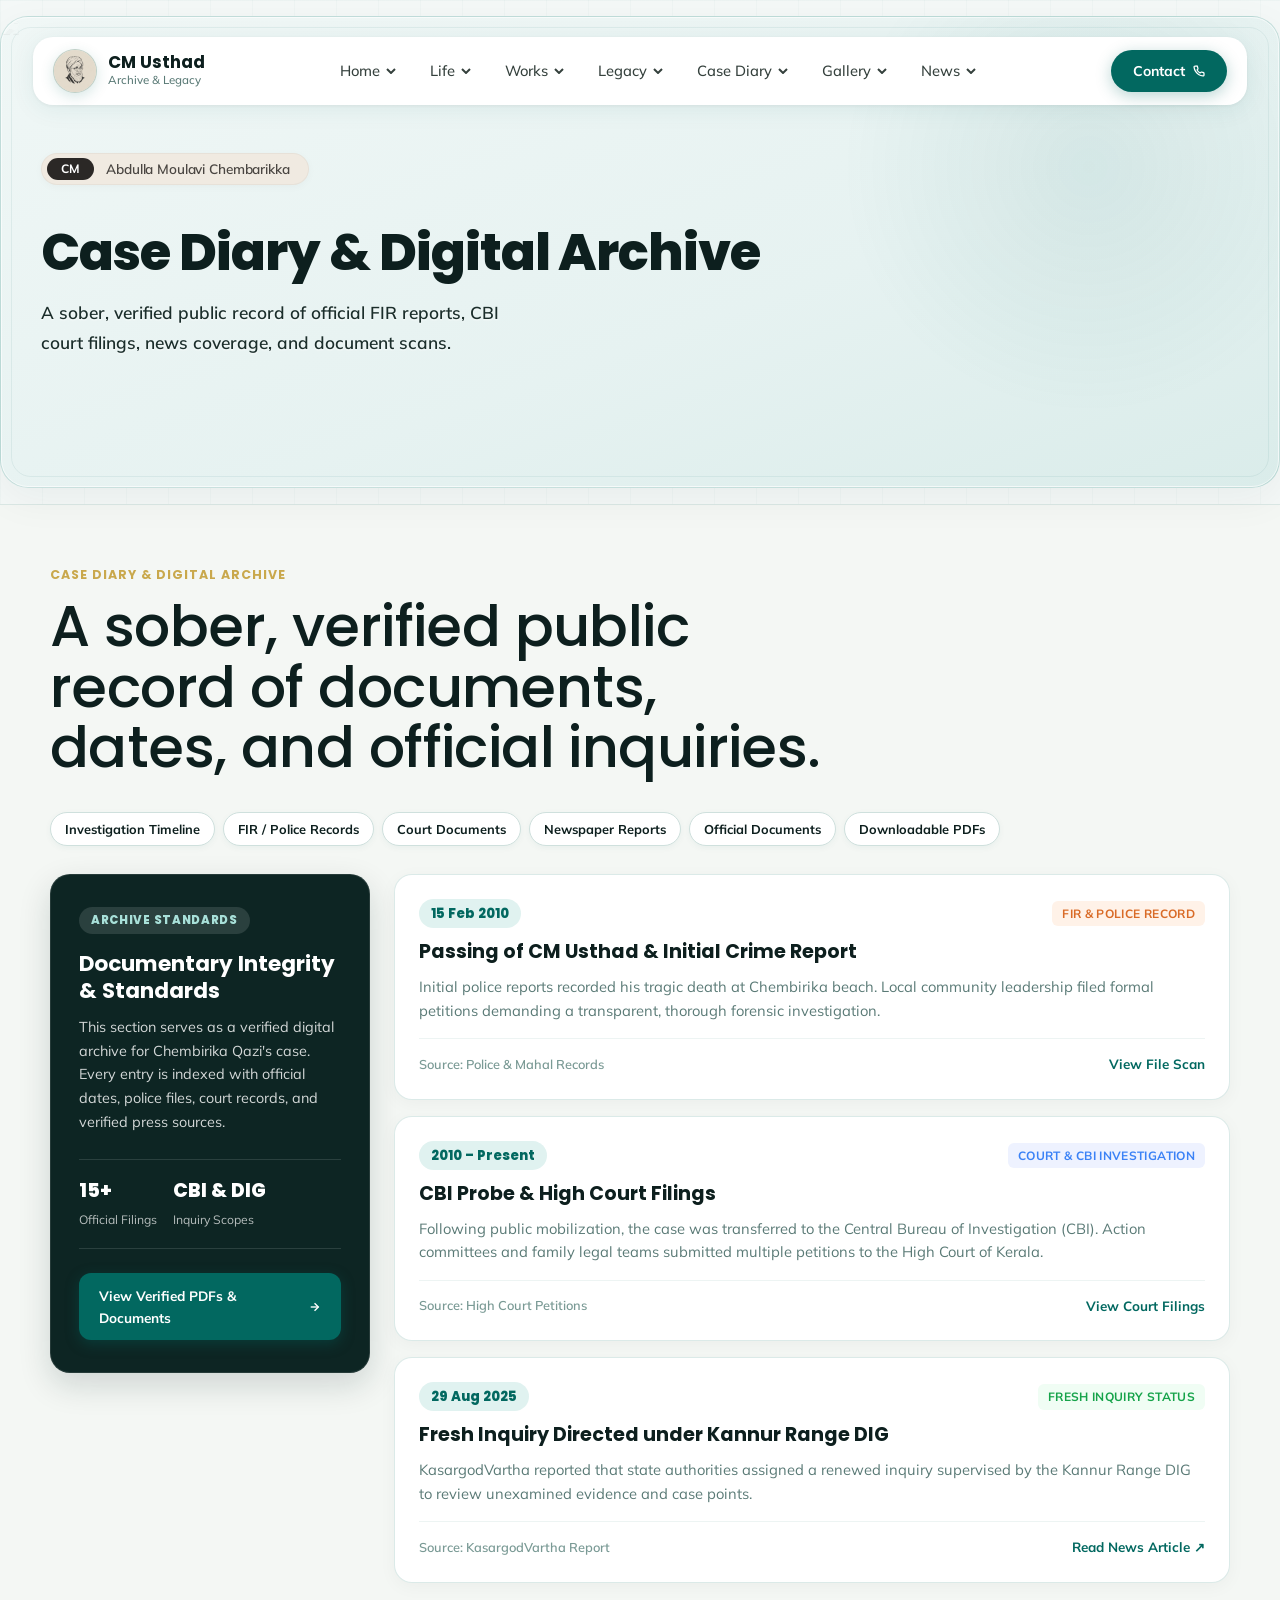
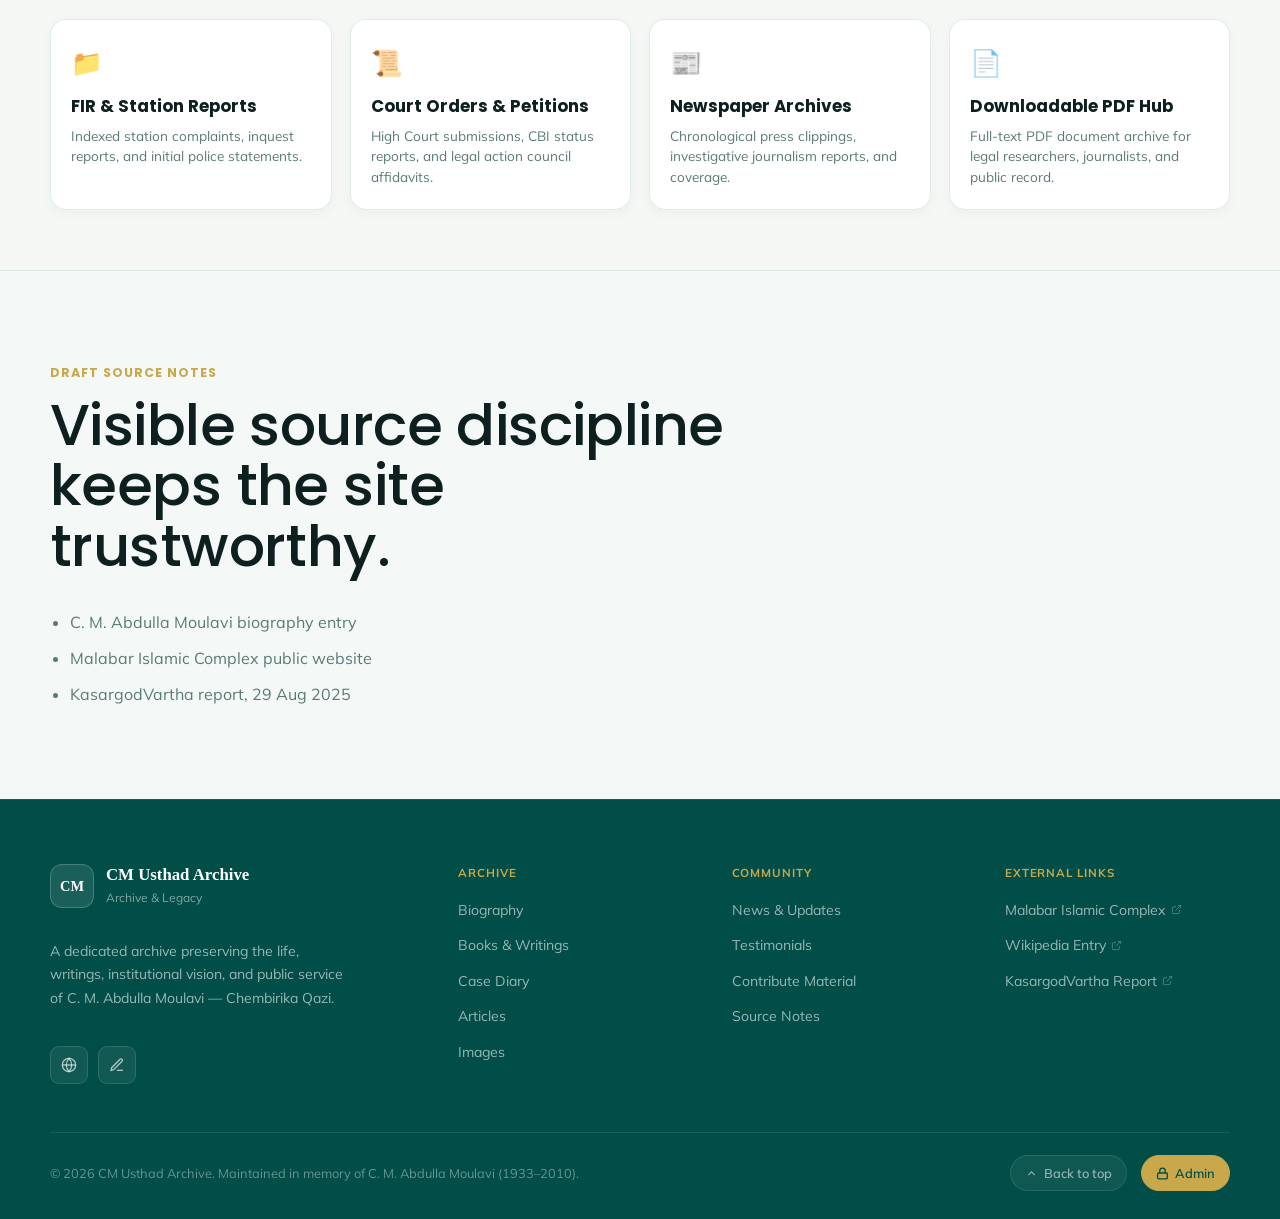
==== case-diary.html @ 4de2cec8 "Update CM Usthad Archive: multi-page navigation, updated timeline, logo & favicons, books & case dia" ====
<!DOCTYPE html>
<html lang="en">
  <head>
    <meta charset="UTF-8">
    <meta name="viewport" content="width=device-width, initial-scale=1.0">
    <title>Case Diary & Digital Archive | CM Usthad Archive</title>
    <meta name="description" content="A sober, verified public record of official FIR reports, CBI court filings, news coverage, and document scans.">
    <link rel="preconnect" href="https://fonts.googleapis.com">
    <link rel="preconnect" href="https://fonts.gstatic.com" crossorigin>
    <link href="https://fonts.googleapis.com/css2?family=Mulish:wght@300;400;500;600;700;800;900&family=Poppins:wght@300;400;500;600;700;800&family=Montserrat:wght@300;400;500;600;700;800&family=Playfair+Display:ital,wght@0,400;0,500;0,600;0,700;1,400&display=swap" rel="stylesheet">
    <link rel="icon" type="image/png" href="data/favicon.png">
    <link rel="shortcut icon" href="favicon.ico">
    <link rel="stylesheet" href="styles.css">
    <script src="data/content.js"></script>
  </head>
  <body>
    <!-- ═══ PAGE FRAME ═══ -->
    <div class="nfi-page" id="top">

      <!-- College Architectural Sketch Background -->
      <div class="nfi-hero-bg-sketch" aria-hidden="true">
        <img src="https://www.micedu.in/college.png" alt="" class="nfi-hero-sketch-img">
      </div>

      <div class="nfi-header-wrap">
        <header class="nfi-header">
          <a class="nfi-brand" href="index.html#top" aria-label="CM Usthad Archive home">
            <span class="nfi-brand-mark"><img src="data/cm_logo.png" alt="CM Usthad Logo" class="nfi-brand-img"></span>
            <span class="nfi-brand-text">
              <strong>CM Usthad</strong>
              <small>Archive &amp; Legacy</small>
            </span>
          </a>

          <button class="nav-toggle" type="button" aria-expanded="false" aria-label="Open navigation">
            <span></span><span></span><span></span>
          </button>

          <nav class="nfi-nav" id="primaryNav">

            <!-- 1. Home -->
            <div class="nav-dropdown">
              <a href="index.html" class="nav-dropdown-toggle nfi-nav-link">
                Home
                <svg class="dropdown-arrow" width="10" height="6" viewBox="0 0 10 6" fill="none" stroke="currentColor" stroke-width="2"><path d="M1 1l4 4 4-4"/></svg>
              </a>
              <div class="nav-dropdown-menu">
                <a href="index.html#top">Hero</a>
                <a href="index.html#bio">Introduction</a>
                <a href="index.html#quick-facts">Highlights</a>
              </div>
            </div>

            <!-- 2. Life -->
            <div class="nav-dropdown">
              <a href="life.html" class="nav-dropdown-toggle nfi-nav-link">
                Life
                <svg class="dropdown-arrow" width="10" height="6" viewBox="0 0 10 6" fill="none" stroke="currentColor" stroke-width="2"><path d="M1 1l4 4 4-4"/></svg>
              </a>
              <div class="nav-dropdown-menu">
                <a href="life.html#bio">Biography</a>
                <a href="life.html#timeline">Timeline</a>
                <a href="life.html#family">Family</a>
                <a href="life.html#education">Education</a>
                <a href="life.html#career">Career</a>
              </div>
            </div>

            <!-- 3. Works -->
            <div class="nav-dropdown">
              <a href="works.html" class="nav-dropdown-toggle nfi-nav-link">
                Works
                <svg class="dropdown-arrow" width="10" height="6" viewBox="0 0 10 6" fill="none" stroke="currentColor" stroke-width="2"><path d="M1 1l4 4 4-4"/></svg>
              </a>
              <div class="nav-dropdown-menu">
                <a href="works.html#books">Books</a>
                <a href="works.html#articles">Articles</a>
                <a href="works.html#lectures">Lectures</a>
                <a href="works.html#research">Research</a>
                <a href="works.html#fatwas">Fatwas</a>
              </div>
            </div>

            <!-- 4. Legacy -->
            <div class="nav-dropdown">
              <a href="legacy.html" class="nav-dropdown-toggle nfi-nav-link">
                Legacy
                <svg class="dropdown-arrow" width="10" height="6" viewBox="0 0 10 6" fill="none" stroke="currentColor" stroke-width="2"><path d="M1 1l4 4 4-4"/></svg>
              </a>
              <div class="nav-dropdown-menu">
                <a href="legacy.html#institutions">Institutions</a>
                <a href="legacy.html#students">Students</a>
                <a href="legacy.html#voices">Testimonials</a>
                <a href="legacy.html#influence">Influence</a>
                <a href="legacy.html#awards">Awards &amp; Recognition</a>
              </div>
            </div>

            <!-- 5. Case Diary -->
            <div class="nav-dropdown">
              <a href="case-diary.html" class="nav-dropdown-toggle nfi-nav-link">
                Case Diary
                <svg class="dropdown-arrow" width="10" height="6" viewBox="0 0 10 6" fill="none" stroke="currentColor" stroke-width="2"><path d="M1 1l4 4 4-4"/></svg>
              </a>
              <div class="nav-dropdown-menu">
                <a href="case-diary.html#case-diary">Case Overview</a>
                <a href="case-diary.html#investigation-timeline">Investigation Timeline</a>
                <a href="case-diary.html#fir-records">FIR / Police Records</a>
                <a href="case-diary.html#court-docs">Court Documents</a>
                <a href="case-diary.html#news-reports">Newspaper Reports</a>
                <a href="case-diary.html#official-docs">Official Documents</a>
                <a href="case-diary.html#downloads">Downloadable PDFs</a>
              </div>
            </div>

            <!-- 6. Gallery -->
            <div class="nav-dropdown">
              <a href="gallery.html" class="nav-dropdown-toggle nfi-nav-link">
                Gallery
                <svg class="dropdown-arrow" width="10" height="6" viewBox="0 0 10 6" fill="none" stroke="currentColor" stroke-width="2"><path d="M1 1l4 4 4-4"/></svg>
              </a>
              <div class="nav-dropdown-menu">
                <a href="gallery.html#gallery">Images</a>
                <a href="gallery.html#videos">Videos</a>
                <a href="gallery.html#events">Events</a>
              </div>
            </div>

            <!-- 7. News -->
            <div class="nav-dropdown">
              <a href="news.html" class="nav-dropdown-toggle nfi-nav-link">
                News
                <svg class="dropdown-arrow" width="10" height="6" viewBox="0 0 10 6" fill="none" stroke="currentColor" stroke-width="2"><path d="M1 1l4 4 4-4"/></svg>
              </a>
              <div class="nav-dropdown-menu">
                <a href="news.html#news">Latest Updates</a>
                <a href="news.html#announcements">Announcements</a>
              </div>
            </div>

          </nav>

          <!-- Contact Action Button on Right -->
          <div class="nav-dropdown">
            <a href="contact.html" class="nfi-contact-btn">
              Contact
              <svg width="12" height="12" viewBox="0 0 24 24" fill="none" stroke="currentColor" stroke-width="2.5" stroke-linecap="round" stroke-linejoin="round"><path d="M22 16.92v3a2 2 0 0 1-2.18 2 19.79 19.79 0 0 1-8.63-3.07 19.5 19.5 0 0 1-6-6 19.79 19.79 0 0 1-3.07-8.67A2 2 0 0 1 4.11 2h3a2 2 0 0 1 2 1.72 12.84 12.84 0 0 0 .7 2.81 2 2 0 0 1-.45 2.11L8.09 9.91a16 16 0 0 0 6 6l1.27-1.27a2 2 0 0 1 2.11-.45 12.84 12.84 0 0 0 2.81.7A2 2 0 0 1 22 16.92z"/></svg>
            </a>
            <div class="nav-dropdown-menu">
              <a href="contact.html#contact">Contact Info</a>
              <a href="contact.html#contribute">Contributions</a>
              <a href="contact.html#submission">Archive Submission</a>
            </div>
          </div>
        </header>
      </div>

      <!-- Page Header Banner -->
      <div class="nfi-page-banner">
        <div class="nfi-eyebrow-pill">
          <span class="nfi-pill-badge">CM</span>
          <span class="nfi-pill-text">Abdulla Moulavi Chembarikka</span>
        </div>
        <h1>Case Diary & Digital Archive</h1>
        <p class="nfi-hero-copy">A sober, verified public record of official FIR reports, CBI court filings, news coverage, and document scans.</p>
      </div>

    </div>

    <main>
<section class="section case-section" id="case-diary">
        <div class="section-heading">
          <p class="eyebrow">Case Diary &amp; Digital Archive</p>
          <h2>A sober, verified public record of documents, dates, and official inquiries.</h2>
        </div>

        <!-- Quick Sub-navigation Chips for Case Archive Categories -->
        <div class="archive-sub-bar" aria-label="Case Archive Categories">
          <a class="archive-sub-chip" href="#investigation-timeline">Investigation Timeline</a>
          <a class="archive-sub-chip" href="#fir-records">FIR / Police Records</a>
          <a class="archive-sub-chip" href="#court-docs">Court Documents</a>
          <a class="archive-sub-chip" href="#news-reports">Newspaper Reports</a>
          <a class="archive-sub-chip" href="#official-docs">Official Documents</a>
          <a class="archive-sub-chip" href="#downloads">Downloadable PDFs</a>
        </div>

        <div class="case-archive-container">
          <!-- Left Column: Editorial Policy & Verification Portal -->
          <div class="case-editorial-card" id="official-docs">
            <div class="editorial-badge">Archive Standards</div>
            <h3>Documentary Integrity &amp; Standards</h3>
            <p>
              This section serves as a verified digital archive for Chembirika Qazi's case.
              Every entry is indexed with official dates, police files, court records, and verified press sources.
            </p>

            <div class="editorial-stat-row">
              <div class="editorial-stat">
                <strong>15+</strong>
                <span>Official Filings</span>
              </div>
              <div class="editorial-stat">
                <strong>CBI &amp; DIG</strong>
                <span>Inquiry Scopes</span>
              </div>
            </div>

            <a class="case-btn-primary" href="#downloads" id="downloads">
              <span>View Verified PDFs &amp; Documents</span>
              <svg width="14" height="14" viewBox="0 0 24 24" fill="none" stroke="currentColor" stroke-width="2.5"><line x1="5" y1="12" x2="19" y2="12"/><polyline points="12 5 19 12 12 19"/></svg>
            </a>
          </div>

          <!-- Right Column: Case Timeline Records Grid -->
          <div class="case-records-stack" id="investigation-timeline">
            
            <div class="case-record-card" id="fir-records">
              <div class="case-card-header">
                <span class="case-date-badge">15 Feb 2010</span>
                <span class="case-type-tag fir">FIR &amp; Police Record</span>
              </div>
              <h3>Passing of CM Usthad &amp; Initial Crime Report</h3>
              <p>Initial police reports recorded his tragic death at Chembirika beach. Local community leadership filed formal petitions demanding a transparent, thorough forensic investigation.</p>
              <div class="case-card-footer">
                <span class="case-source">Source: Police &amp; Mahal Records</span>
                <a href="#contribute" class="case-card-link">View File Scan</a>
              </div>
            </div>

            <div class="case-record-card" id="court-docs">
              <div class="case-card-header">
                <span class="case-date-badge">2010 – Present</span>
                <span class="case-type-tag court">Court &amp; CBI Investigation</span>
              </div>
              <h3>CBI Probe &amp; High Court Filings</h3>
              <p>Following public mobilization, the case was transferred to the Central Bureau of Investigation (CBI). Action committees and family legal teams submitted multiple petitions to the High Court of Kerala.</p>
              <div class="case-card-footer">
                <span class="case-source">Source: High Court Petitions</span>
                <a href="#contribute" class="case-card-link">View Court Filings</a>
              </div>
            </div>

            <div class="case-record-card" id="news-reports">
              <div class="case-card-header">
                <span class="case-date-badge">29 Aug 2025</span>
                <span class="case-type-tag news">Fresh Inquiry Status</span>
              </div>
              <h3>Fresh Inquiry Directed under Kannur Range DIG</h3>
              <p>KasargodVartha reported that state authorities assigned a renewed inquiry supervised by the Kannur Range DIG to review unexamined evidence and case points.</p>
              <div class="case-card-footer">
                <span class="case-source">Source: KasargodVartha Report</span>
                <a href="https://www.kasargodvartha.com/crime/cm-abdulla-moulavi-death-case-new-investigation/cid17332230.htm" target="_blank" rel="noreferrer" class="case-card-link">Read News Article ↗</a>
              </div>
            </div>

          </div>
        </div>

        <!-- Dedicated Archive Category Tiles Grid -->
        <div class="case-tiles-grid">
          <div class="case-archive-tile">
            <div class="tile-icon">📁</div>
            <h4>FIR &amp; Station Reports</h4>
            <p>Indexed station complaints, inquest reports, and initial police statements.</p>
          </div>
          <div class="case-archive-tile">
            <div class="tile-icon">📜</div>
            <h4>Court Orders &amp; Petitions</h4>
            <p>High Court submissions, CBI status reports, and legal action council affidavits.</p>
          </div>
          <div class="case-archive-tile">
            <div class="tile-icon">📰</div>
            <h4>Newspaper Archives</h4>
            <p>Chronological press clippings, investigative journalism reports, and coverage.</p>
          </div>
          <div class="case-archive-tile">
            <div class="tile-icon">📄</div>
            <h4>Downloadable PDF Hub</h4>
            <p>Full-text PDF document archive for legal researchers, journalists, and public record.</p>
          </div>
        </div>

      </section>
<section class="section sources-section" id="sources">
        <div class="section-heading compact">
          <p class="eyebrow">Draft source notes</p>
          <h2>Visible source discipline keeps the site trustworthy.</h2>
        </div>
        <ul>
          <li><a href="https://en.wikipedia.org/wiki/C._M._Abdulla_Moulavi" target="_blank" rel="noreferrer">C. M. Abdulla Moulavi biography entry</a></li>
          <li><a href="https://www.micedu.in/" target="_blank" rel="noreferrer">Malabar Islamic Complex public website</a></li>
          <li><a href="https://www.kasargodvartha.com/crime/cm-abdulla-moulavi-death-case-new-investigation/cid17332230.htm" target="_blank" rel="noreferrer">KasargodVartha report, 29 Aug 2025</a></li>
        </ul>
      </section>
    </main>

<footer class="site-footer">
      <div class="footer-inner">

        <!-- Brand Column -->
        <div class="footer-brand-col">
          <div class="footer-brand">
            <div class="footer-brand-mark">CM</div>
            <div>
              <strong>CM Usthad Archive</strong>
              <span>Archive &amp; Legacy</span>
            </div>
          </div>
          <p class="footer-tagline">
            A dedicated archive preserving the life, writings, institutional vision,
            and public service of C. M. Abdulla Moulavi — Chembirika Qazi.
          </p>
          <div class="footer-social">
            <a href="https://www.micedu.in/" target="_blank" rel="noreferrer" aria-label="MIC Website" class="footer-social-link">
              <svg viewBox="0 0 24 24" fill="none" stroke="currentColor" stroke-width="2"><circle cx="12" cy="12" r="10"/><line x1="2" y1="12" x2="22" y2="12"/><path d="M12 2a15.3 15.3 0 0 1 4 10 15.3 15.3 0 0 1-4 10 15.3 15.3 0 0 1-4-10 15.3 15.3 0 0 1 4-10z"/></svg>
            </a>
            <a href="https://en.wikipedia.org/wiki/C._M._Abdulla_Moulavi" target="_blank" rel="noreferrer" aria-label="Wikipedia" class="footer-social-link">
              <svg viewBox="0 0 24 24" fill="none" stroke="currentColor" stroke-width="2"><path d="M12 20h9"/><path d="M16.5 3.5a2.121 2.121 0 0 1 3 3L7 19l-4 1 1-4L16.5 3.5z"/></svg>
            </a>
          </div>
        </div>

        <!-- Archive Links -->
        <div class="footer-col">
          <h4 class="footer-col-title">Archive</h4>
          <ul class="footer-links">
            <li><a href="#bio">Biography</a></li>
            <li><a href="#books">Books &amp; Writings</a></li>
            <li><a href="#case-diary">Case Diary</a></li>
            <li><a href="#articles">Articles</a></li>
            <li><a href="#gallery">Images</a></li>
          </ul>
        </div>

        <!-- Community Links -->
        <div class="footer-col">
          <h4 class="footer-col-title">Community</h4>
          <ul class="footer-links">
            <li><a href="#news">News &amp; Updates</a></li>
            <li><a href="#voices">Testimonials</a></li>
            <li><a href="#contribute">Contribute Material</a></li>
            <li><a href="#sources">Source Notes</a></li>
          </ul>
        </div>

        <!-- External Links -->
        <div class="footer-col">
          <h4 class="footer-col-title">External Links</h4>
          <ul class="footer-links">
            <li>
              <a href="https://www.micedu.in/" target="_blank" rel="noreferrer">
                Malabar Islamic Complex
                <svg class="ext-icon" viewBox="0 0 24 24" fill="none" stroke="currentColor" stroke-width="2"><path d="M18 13v6a2 2 0 0 1-2 2H5a2 2 0 0 1-2-2V8a2 2 0 0 1 2-2h6"/><polyline points="15,3 21,3 21,9"/><line x1="10" y1="14" x2="21" y2="3"/></svg>
              </a>
            </li>
            <li>
              <a href="https://en.wikipedia.org/wiki/C._M._Abdulla_Moulavi" target="_blank" rel="noreferrer">
                Wikipedia Entry
                <svg class="ext-icon" viewBox="0 0 24 24" fill="none" stroke="currentColor" stroke-width="2"><path d="M18 13v6a2 2 0 0 1-2 2H5a2 2 0 0 1-2-2V8a2 2 0 0 1 2-2h6"/><polyline points="15,3 21,3 21,9"/><line x1="10" y1="14" x2="21" y2="3"/></svg>
              </a>
            </li>
            <li>
              <a href="https://www.kasargodvartha.com/crime/cm-abdulla-moulavi-death-case-new-investigation/cid17332230.htm" target="_blank" rel="noreferrer">
                KasargodVartha Report
                <svg class="ext-icon" viewBox="0 0 24 24" fill="none" stroke="currentColor" stroke-width="2"><path d="M18 13v6a2 2 0 0 1-2 2H5a2 2 0 0 1-2-2V8a2 2 0 0 1 2-2h6"/><polyline points="15,3 21,3 21,9"/><line x1="10" y1="14" x2="21" y2="3"/></svg>
              </a>
            </li>
          </ul>
        </div>

      </div>

      <!-- Bottom Bar -->
      <div class="footer-bottom">
        <p class="footer-copy">
          &copy; <span id="footerYear"></span> CM Usthad Archive. Maintained in memory of C. M. Abdulla Moulavi (1933–2010).
        </p>
        <div class="footer-bottom-links">
          <a href="#top" class="footer-back-top">
            <svg viewBox="0 0 24 24" fill="none" stroke="currentColor" stroke-width="2"><polyline points="18,15 12,9 6,15"/></svg>
            Back to top
          </a>
          <a href="admin/index.html" class="footer-admin-link">
            <svg viewBox="0 0 24 24" fill="none" stroke="currentColor" stroke-width="2.5"><rect x="3" y="11" width="18" height="11" rx="2"/><path d="M7 11V7a5 5 0 0 1 10 0v4"/></svg>
            Admin
          </a>
        </div>
      </div>
    </footer>

    <dialog class="image-dialog" aria-label="Image preview">
      <button type="button" class="dialog-close" aria-label="Close image preview">x</button>
      <img alt="">
      <p></p>
    </dialog>

    <script src="script.js"></script>
  </body>
</html>
---- styles.css ----
@import url('https://fonts.googleapis.com/css2?family=Mulish:wght@300;400;500;600;700;800;900&family=Poppins:wght@300;400;500;600;700;800&family=Montserrat:wght@300;400;500;600;700;800&family=Playfair+Display:ital,wght@0,400;0,500;0,600;0,700;1,400&display=swap');

:root {
  /* ── Fonts ──
     Primary body : Mulish   (Sheikh site — clean, readable)
     Headings     : Poppins  (bold, geometric)
     Display serif: Playfair Display (pull quotes, decorative)
  */
  --font-sans:    'Mulish', 'Poppins', "Segoe UI", Arial, sans-serif;
  --font-heading: 'Poppins', 'Mulish', sans-serif;
  --font-display: 'Playfair Display', Georgia, serif;

  /* ── Colour System: Sheikh Abubakr Ahmad Site ──
     Primary green : #026860  (deep teal-emerald — buttons, accents)
     Background    : #0f1f1e  (very dark teal-black for hero/footer)
     Surface light : #f4f8f7  (very light teal-tinted white for main body)
     Card surface  : #ffffff  (white cards)
     Headings      : #0d1f1e  (near-black with teal tint)
     Body text     : #3d5450  (dark slate-green)
     Muted text    : #6b8a86  (muted teal-grey)
     Border        : #d0e2e0  (light teal-tinted border)
  */
  --ink:        #0d1f1e;           /* near-black teal — headings        */
  --muted:      #5a7a76;           /* muted teal-grey — body copy       */
  --paper:      #f4f8f7;           /* very light teal-tinted page bg    */
  --white:      #ffffff;
  --line:       #cfe0dd;           /* soft teal border                  */
  --green:      #026860;           /* Sheikh site green — primary brand */
  --green-deep: #014d47;           /* deeper teal — hover, footer       */
  --green-mid:  #038a80;           /* mid teal — lighter tone           */
  --green-light:#e0f2f0;           /* very light teal surface           */
  --gold:       #c9a84c;           /* warm gold — secondary accent      */
  --gold-light: #e4c878;           /* lighter gold                      */
  --gold-glow:  rgba(201,168,76,0.22);
  --gold-soft:  rgba(201,168,76,0.10);
  /* backward-compat aliases */
  --blue:       var(--green);
  --blue-deep:  var(--green-deep);
  --blue-accent:var(--green-mid);
  --brass:      var(--gold);
  --brass-glow: var(--gold-glow);
  --maroon:     #026860;
  --shadow:     0 16px 48px rgba(2, 104, 96, 0.09);
  --shadow-lg:  0 24px 60px rgba(2, 104, 96, 0.16);
  --radius: 12px;
  --radius-lg: 16px;
  --content: min(1180px, calc(100vw - 40px));
}

* {
  box-sizing: border-box;
}

html {
  scroll-behavior: smooth;
}

body {
  margin: 0;
  color: var(--ink);
  background: var(--paper);
  font-family: var(--font-sans);
  line-height: 1.6;
}

body::before {
  position: fixed;
  inset: 0;
  z-index: -1;
  pointer-events: none;
  content: "";
  background:
    linear-gradient(rgba(2, 104, 96, 0.03) 1px, transparent 1px),
    linear-gradient(90deg, rgba(2, 104, 96, 0.025) 1px, transparent 1px);
  background-size: 42px 42px;
}

img {
  display: block;
  max-width: 100%;
}

a {
  color: inherit;
  text-decoration: none;
}

button,
input,
select,
textarea {
  font: inherit;
}

/* ═══════════════════════════════════════════════════════
   NFI — New First Interface
   Palette: Sheikh Abubakr Ahmad site
   — Page bg      : light teal-tinted   #f0f7f6
   — Primary      : deep teal-emerald   #026860
   — Headings     : near-black teal     #0d1f1e
   — Body copy    : muted teal-grey     #5a7a76
   — Portrait card: rich teal gradient  #026860 → #014d47
   — Font         : Mulish + Poppins
════════════════════════════════════════════════════════ */

/* ── Page wrapper with minimal border frame ── */
.nfi-page {
  background: linear-gradient(160deg, #f0f7f6 0%, #e6f2f1 60%, #daecea 100%);
  padding-bottom: 60px;
  position: relative;
  overflow: hidden;
  max-width: 1360px;
  margin: 16px auto;
  border-radius: 28px;
  border: 1.5px solid rgba(2, 104, 96, 0.16);
  box-shadow: 0 12px 40px rgba(13, 31, 30, 0.05), inset 0 0 0 1px rgba(255, 255, 255, 0.6);
}

/* Minimal inner accent border line */
.nfi-page::after {
  content: "";
  position: absolute;
  inset: 10px;
  border: 1px solid rgba(2, 104, 96, 0.07);
  border-radius: 20px;
  pointer-events: none;
  z-index: 2;
}

/* Full Main Section Architectural Sketch Watermark Background */
.nfi-hero-bg-sketch {
  position: absolute;
  inset: 0;
  z-index: 0;
  pointer-events: none;
  overflow: hidden;
}

.nfi-hero-sketch-img {
  width: 100%;
  height: 100%;
  object-fit: cover;
  object-position: center 30%;
  opacity: 0.16;
  filter: grayscale(100%) contrast(220%) brightness(130%);
  mix-blend-mode: multiply;
}

/* Soft teal ambient blob — top right */
.nfi-page::before {
  content: "";
  position: absolute;
  top: -100px; right: -60px;
  width: 500px; height: 500px;
  background: radial-gradient(circle, rgba(2,104,96,0.08) 0%, transparent 70%);
  pointer-events: none;
  z-index: 1;
}

/* ── Floating navbar wrapper ── */
.nfi-header-wrap {
  padding: 20px 32px 0;
  max-width: 1280px;
  margin: 0 auto;
  position: relative;
  z-index: 10;
}

/* ── Navbar pill card ── */
.nfi-header {
  background: #ffffff;
  border-radius: 20px;
  box-shadow: 0 4px 24px rgba(2,104,96,0.08), 0 1px 4px rgba(13,31,30,0.06);
  padding: 12px 20px;
  display: flex;
  align-items: center;
  gap: 20px;
  position: sticky;
  top: 16px;
  z-index: 100;
}

/* ── Brand ── */
.nfi-brand {
  display: inline-flex;
  align-items: center;
  gap: 11px;
  text-decoration: none;
  flex-shrink: 0;
}

.nfi-brand-mark {
  width: 44px;
  height: 44px;
  border-radius: 50%;
  background: #f0eae1;
  border: 1px solid rgba(2, 104, 96, 0.2);
  display: grid;
  place-items: center;
  overflow: hidden;
  flex-shrink: 0;
  box-shadow: 0 4px 14px rgba(2, 104, 96, 0.16);
}

.nfi-brand-img {
  width: 100%;
  height: 100%;
  object-fit: cover;
  display: block;
}

.nfi-brand-text strong {
  display: block;
  font-family: 'Poppins', sans-serif;
  font-size: 1.05rem;
  font-weight: 700;
  line-height: 1.1;
  color: #0d1f1e;
}

.nfi-brand-text small {
  display: block;
  font-size: 0.72rem;
  color: #5a7a76;
  font-weight: 500;
}

/* ── Center nav ── */
.nfi-nav {
  display: flex;
  align-items: center;
  gap: 2px;
  flex: 1;
  justify-content: center;
}

.nfi-nav-link {
  padding: 7px 12px;
  border-radius: 999px;
  font-size: 0.83rem;
  font-weight: 600;
  color: #5a7a76;
  text-decoration: none;
  transition: all 200ms ease;
  white-space: nowrap;
  background: transparent;
  border: none;
  cursor: pointer;
  display: inline-flex;
  align-items: center;
  gap: 4px;
  font-family: 'Mulish', sans-serif;
}

.nfi-nav-link:hover {
  color: #026860;
  background: rgba(2,104,96,0.07);
}

.nfi-nav-active {
  background: #026860 !important;
  color: #ffffff !important;
  font-weight: 700;
  box-shadow: 0 4px 14px rgba(2,104,96,0.28);
}

.nfi-nav-active:hover {
  background: #014d47 !important;
  color: #ffffff !important;
}

/* Reuse existing dropdown styles inside NFI */
.nfi-nav .nav-dropdown-menu {
  top: calc(100% + 8px);
}

/* ── Contact right button ── */
.nfi-contact-btn {
  display: inline-flex;
  align-items: center;
  gap: 8px;
  padding: 10px 22px;
  background: #026860;
  color: #ffffff;
  border-radius: 999px;
  font-size: 0.88rem;
  font-weight: 700;
  text-decoration: none;
  flex-shrink: 0;
  font-family: 'Mulish', sans-serif;
  transition: background 200ms ease, transform 200ms ease, box-shadow 200ms ease;
  box-shadow: 0 4px 16px rgba(2,104,96,0.28);
  cursor: pointer;
}

.nfi-contact-btn:hover {
  background: #014d47;
  color: #ffffff;
  transform: translateY(-1px);
  box-shadow: 0 6px 20px rgba(2,104,96,0.38);
}

/* ── Hero section ── */
.nfi-hero {
  position: relative;
  padding: 56px 32px 20px;
  max-width: 1280px;
  margin: 0 auto;
  z-index: 1;
}

/* ── Dot grids ── */
.nfi-dots {
  position: absolute;
  top: 50%;
  transform: translateY(-50%);
  z-index: 0;
  pointer-events: none;
  opacity: 0.55;
}

.nfi-dots-left  { left: 0; }
.nfi-dots-right { right: 0; }

/* ── Hero 2-col grid ── */
.nfi-hero-container {
  display: grid;
  grid-template-columns: 1fr 1.05fr;
  align-items: center;
  gap: 48px;
  position: relative;
  z-index: 1;
}

/* ── Left: content ── */
.nfi-hero-content {
  display: flex;
  flex-direction: column;
  gap: 0;
}

/* Eyebrow pill — Pill with inner badge design */
.nfi-eyebrow-pill {
  display: inline-flex;
  align-items: center;
  gap: 12px;
  background: #f0eae1;
  padding: 4px 18px 4px 5px;
  border-radius: 999px;
  margin-bottom: 22px;
  width: fit-content;
  border: 1px solid rgba(0, 0, 0, 0.04);
  box-shadow: 0 2px 8px rgba(0, 0, 0, 0.03);
  font-family: 'Mulish', -apple-system, BlinkMacSystemFont, sans-serif;
  transition: transform 0.2s ease, box-shadow 0.2s ease;
}

.nfi-eyebrow-pill:hover {
  transform: translateY(-1px);
  box-shadow: 0 4px 12px rgba(0, 0, 0, 0.06);
}

.nfi-pill-badge {
  background: #2b2826;
  color: #ffffff;
  padding: 5px 14px;
  border-radius: 999px;
  font-size: 0.76rem;
  font-weight: 700;
  line-height: 1;
  letter-spacing: 0.01em;
  display: inline-block;
}

.nfi-pill-text {
  color: #4a4642;
  font-size: 0.85rem;
  font-weight: 600;
  letter-spacing: -0.01em;
  line-height: 1;
}

/* Big heading — near-black teal */
.nfi-hero-title {
  font-family: 'Poppins', sans-serif;
  font-size: clamp(2.8rem, 5.2vw, 4.8rem);
  font-weight: 800;
  line-height: 1.08;
  color: #0d1f1e;
  letter-spacing: -0.03em;
  margin: 0 0 20px;
}

/* Body copy — enhanced high contrast readability */
.nfi-hero-copy {
  font-size: 1.08rem;
  line-height: 1.75;
  color: #1b2e2b;
  margin: 0 0 32px;
  max-width: 460px;
  font-family: 'Mulish', sans-serif;
  font-weight: 600;
  text-shadow: 0 1px 2px rgba(255, 255, 255, 0.8);
}

/* CTA row */
.nfi-hero-actions {
  display: flex;
  align-items: center;
  gap: 14px;
  flex-wrap: wrap;
}

/* Primary button — Sheikh site green */
.nfi-btn-primary {
  display: inline-flex;
  align-items: center;
  gap: 10px;
  padding: 13px 28px;
  background: #026860;
  color: #ffffff;
  border-radius: 999px;
  font-size: 0.97rem;
  font-weight: 700;
  font-family: 'Mulish', sans-serif;
  text-decoration: none;
  box-shadow: 0 8px 24px rgba(2,104,96,0.3);
  transition: all 220ms ease;
}

.nfi-btn-primary:hover {
  background: #014d47;
  transform: translateY(-2px);
  box-shadow: 0 12px 30px rgba(2,104,96,0.42);
}

/* Ghost outline button */
.nfi-btn-ghost {
  display: inline-flex;
  align-items: center;
  gap: 9px;
  padding: 12px 24px;
  background: #ffffff;
  color: #0d1f1e;
  border: 1.8px solid #cfe0dd;
  border-radius: 999px;
  font-size: 0.95rem;
  font-weight: 600;
  font-family: 'Mulish', sans-serif;
  text-decoration: none;
  transition: all 200ms ease;
  box-shadow: 0 2px 8px rgba(2,104,96,0.07);
}

.nfi-btn-ghost:hover {
  border-color: #026860;
  color: #026860;
  background: rgba(2,104,96,0.05);
  transform: translateY(-2px);
}

/* ── Right: Floating Segmented Photo Mosaic Hero Portrait ── */
.nfi-hero-media {
  display: flex;
  justify-content: flex-end;
  align-items: center;
  width: 100%;
}

.nfi-portrait-mosaic-wrap {
  position: relative;
  width: 100%;
  max-width: 500px;
  margin-left: auto;
  animation: nfiMosaicAppear 0.8s cubic-bezier(0.16, 1, 0.3, 1) both;
}

.nfi-portrait-mosaic-img {
  width: 100%;
  height: auto;
  display: block;
  object-fit: contain;
  filter: drop-shadow(0 16px 36px rgba(13, 31, 30, 0.10));
  transition: transform 0.4s cubic-bezier(0.16, 1, 0.3, 1), filter 0.4s cubic-bezier(0.16, 1, 0.3, 1);
  will-change: transform, filter;
}

.nfi-portrait-mosaic-wrap:hover .nfi-portrait-mosaic-img {
  transform: translateY(-6px) scale(1.018);
  filter: drop-shadow(0 24px 48px rgba(13, 31, 30, 0.16));
}

@keyframes nfiMosaicAppear {
  0% {
    opacity: 0;
    transform: translateY(16px) scale(0.96);
  }
  100% {
    opacity: 1;
    transform: translateY(0) scale(1);
  }
}

/* ── Responsive ── */
@media (max-width: 860px) {
  .nfi-page {
    margin: 8px;
    border-radius: 20px;
  }
  .nfi-header-wrap { padding: 14px 16px 0; }
  .nfi-nav { display: none; }
  .nfi-hero-container {
    grid-template-columns: 1fr;
    gap: 32px;
  }
  .nfi-hero { padding: 32px 16px 20px; }
  .nfi-hero-title { font-size: 2.6rem; }
  .nfi-portrait-mosaic-wrap {
    max-width: 420px;
    margin: 0 auto;
  }
  .nfi-dots { display: none; }
}

@media (max-width: 520px) {
  .nfi-portrait-mosaic-wrap {
    max-width: 320px;
  }
}

.site-header {
  position: sticky;
  top: 0;
  z-index: 50;
  display: flex;
  align-items: center;
  justify-content: space-between;
  gap: 24px;
  min-height: 74px;
  padding: 12px max(20px, calc((100vw - 1180px) / 2));
  background: rgba(247, 244, 239, 0.88);
  border-bottom: 1px solid rgba(27, 58, 45, 0.08);
  backdrop-filter: blur(20px);
}


.brand {
  display: inline-flex;
  align-items: center;
  gap: 12px;
}

.brand-mark {
  display: grid;
  width: 42px;
  height: 42px;
  color: var(--white);
  background: var(--blue-deep);
  border: 1px solid rgba(255, 255, 255, 0.2);
  border-radius: 50%;
  place-items: center;
  font-family: var(--font-display);
  font-size: 0.95rem;
  letter-spacing: 0;
}

.brand strong,
.brand small {
  display: block;
}

.brand strong {
  font-family: var(--font-heading);
  font-size: 1.15rem;
  font-weight: 700;
  line-height: 1.1;
  color: var(--blue-deep);
}

.brand small {
  color: var(--muted);
  font-size: 0.76rem;
}

.site-nav {
  display: flex;
  align-items: center;
  gap: 6px;
}

.site-nav a {
  padding: 9px 16px;
  color: #35413d;
  border-radius: 999px;
  font-size: 0.92rem;
  font-weight: 500;
  transition: all 200ms ease;
}

.site-nav a:hover,
.site-nav a:focus-visible {
  color: var(--blue-deep);
  background: rgba(35, 62, 102, 0.06);
  outline: 0;
}

/* Nav dropdown menu styling */
.nav-dropdown {
  position: relative;
  display: inline-block;
}

.nav-dropdown-toggle {
  display: inline-flex;
  align-items: center;
  gap: 6px;
  padding: 9px 16px;
  color: #35413d;
  background: transparent;
  border: 0;
  border-radius: 999px;
  font-size: 0.92rem;
  font-weight: 500;
  cursor: pointer;
  transition: all 200ms ease;
}

.nav-dropdown-toggle:hover,
.nav-dropdown:hover .nav-dropdown-toggle {
  color: var(--blue-deep);
  background: rgba(35, 62, 102, 0.06);
}

.dropdown-arrow {
  transition: transform 200ms ease;
}

.nav-dropdown:hover .dropdown-arrow {
  transform: rotate(180deg);
}

.nav-dropdown-menu {
  position: absolute;
  top: calc(100% + 4px);
  left: 50%;
  transform: translateX(-50%) translateY(10px);
  z-index: 100;
  min-width: 160px;
  padding: 8px;
  background: var(--white);
  border: 1px solid var(--line);
  border-radius: var(--radius);
  box-shadow: var(--shadow-lg);
  opacity: 0;
  pointer-events: none;
  transition: opacity 200ms ease, transform 200ms ease;
}

.nav-dropdown:hover .nav-dropdown-menu,
.nav-dropdown-menu.open {
  opacity: 1;
  pointer-events: auto;
  transform: translateX(-50%) translateY(0);
}

.nav-dropdown-menu a {
  display: block;
  width: 100%;
  padding: 8px 14px !important;
  border-radius: 6px !important;
  font-size: 0.88rem;
  text-align: left;
  color: var(--ink);
  transition: all 150ms ease;
}

.nav-dropdown-menu a:hover {
  color: var(--blue-deep) !important;
  background: rgba(35, 62, 102, 0.06) !important;
}

.nav-toggle {
  display: none;
  width: 42px;
  height: 42px;
  padding: 0;
  background: transparent;
  border: 1px solid var(--line);
  border-radius: 50%;
}

.nav-toggle span {
  display: block;
  width: 18px;
  height: 2px;
  margin: 4px auto;
  background: var(--ink);
}

.hero {
  position: relative;
  min-height: 80svh;
  padding: 100px 0;
  overflow: hidden;
  color: var(--white);
  background: linear-gradient(140deg, #0a1a10 0%, #1b3a2d 40%, #2a5240 70%, #122818 100%);
  display: flex;
  align-items: center;
}

.hero-container {
  width: var(--content);
  margin: 0 auto;
  display: grid;
  grid-template-columns: 0.95fr 1.05fr;
  gap: 60px;
  align-items: center;
  position: relative;
  z-index: 2;
}

.hero-media {
  position: relative;
  display: flex;
  justify-content: center;
  align-items: center;
}

.hero-glow {
  position: absolute;
  width: 340px;
  height: 340px;
  background: radial-gradient(circle, var(--gold) 0%, transparent 70%);
  opacity: 0.22;
  filter: blur(50px);
  z-index: 0;
}

/* ═══════════════════════════════════════════
   FRAMELESS FLOATING PORTRAIT
   - No border or box
   - Image floats with deep shadow + glow
   - Arabesque ring overlay
   - Small name-tag pill below
═══════════════════════════════════════════ */
.portrait-float {
  position: relative;
  width: 100%;
  max-width: 360px;
  display: flex;
  flex-direction: column;
  align-items: center;
  gap: 18px;
  z-index: 2;
}

.portrait-float img.hero-portrait {
  position: relative;
  z-index: 2;
  width: 100%;
  max-width: 300px;
  height: auto;
  max-height: 420px;
  object-fit: cover;
  object-position: center top;
  border-radius: 140px 140px 80px 80px;
  display: block;
  filter:
    drop-shadow(0 6px 30px rgba(10, 25, 14, 0.55))
    drop-shadow(0 0 60px rgba(201,145,61,0.18));
  transition: transform 400ms cubic-bezier(0.16, 1, 0.3, 1);
}

.portrait-float:hover img.hero-portrait {
  transform: translateY(-6px) scale(1.015);
}

/* Small floating name-tag pill beneath the portrait */
.portrait-name-tag {
  position: relative;
  z-index: 3;
  display: inline-flex;
  align-items: center;
  gap: 12px;
  padding: 10px 22px;
  background: rgba(27, 58, 45, 0.85);
  border: 1px solid rgba(201,145,61,0.35);
  border-radius: 999px;
  backdrop-filter: blur(10px);
  box-shadow: 0 8px 24px rgba(10,22,14,0.3);
}

.portrait-name-tag::before {
  content: "";
  width: 6px;
  height: 6px;
  border-radius: 50%;
  background: var(--gold);
  flex-shrink: 0;
}

.name-tag-title {
  font-family: var(--font-heading);
  font-size: 0.82rem;
  font-weight: 700;
  color: #fff;
  letter-spacing: 0.05em;
  text-transform: uppercase;
}

.name-tag-year {
  font-family: var(--font-heading);
  font-size: 0.80rem;
  font-weight: 600;
  color: var(--gold);
  letter-spacing: 0.05em;
}

.hero-overlay {
  position: absolute;
  inset: 0;
  background:
    radial-gradient(circle at 18% 38%, rgba(201, 145, 61, 0.18), transparent 32%),
    radial-gradient(circle at 75% 70%, rgba(42, 82, 64, 0.3), transparent 40%),
    linear-gradient(180deg, transparent 55%, rgba(10, 25, 14, 0.4));
}

/* ═══════════════════════════════════════════════════
   HERO DECORATIVE BACKGROUND ELEMENTS
   SVG star rosettes + animated bokeh orbs
═══════════════════════════════════════════════════ */
.hero-deco {
  position: absolute;
  inset: 0;
  pointer-events: none;
  z-index: 1;
  overflow: hidden;
}

/* Large Islamic rosette — bottom-left */
.hero-deco-star {
  position: absolute;
  bottom: -80px;
  left: -60px;
  width: 420px;
  height: 420px;
  opacity: 0.5;
  animation: rotateStar 60s linear infinite;
}

/* Small Islamic rosette — top-right */
.hero-deco-star-sm {
  position: absolute;
  top: 30px;
  right: 60px;
  width: 180px;
  height: 180px;
  opacity: 0.4;
  animation: rotateStar 40s linear infinite reverse;
}

@keyframes rotateStar {
  to { transform: rotate(360deg); }
}

/* Floating bokeh orbs */
.hero-orb {
  position: absolute;
  border-radius: 50%;
  filter: blur(40px);
  animation: floatOrb 8s ease-in-out infinite alternate;
}

.orb-1 {
  width: 300px; height: 300px;
  top: -80px; left: 10%;
  background: radial-gradient(circle, rgba(201,145,61,0.22) 0%, transparent 70%);
  animation-duration: 9s;
}

.orb-2 {
  width: 220px; height: 220px;
  bottom: 10%; right: 5%;
  background: radial-gradient(circle, rgba(42,82,64,0.45) 0%, transparent 70%);
  animation-duration: 11s;
  animation-delay: -3s;
}

.orb-3 {
  width: 160px; height: 160px;
  top: 40%; left: 35%;
  background: radial-gradient(circle, rgba(201,145,61,0.15) 0%, transparent 70%);
  animation-duration: 7s;
  animation-delay: -5s;
}

.orb-4 {
  width: 100px; height: 100px;
  top: 20%; right: 30%;
  background: radial-gradient(circle, rgba(255,220,140,0.18) 0%, transparent 70%);
  animation-duration: 13s;
  animation-delay: -1s;
}

@keyframes floatOrb {
  from { transform: translateY(0) scale(1); }
  to   { transform: translateY(-24px) scale(1.08); }
}

.hero-content {
  position: relative;
  z-index: 2;
  padding: 0;
  margin: 0;
}

.eyebrow {
  margin: 0 0 12px;
  color: var(--brass);
  font-family: var(--font-heading);
  font-size: 0.78rem;
  font-weight: 700;
  letter-spacing: 0.08em;
  text-transform: uppercase;
}

.hero h1,
.section-heading h2,
.contribute-section h2 {
  margin: 0;
  font-family: var(--font-heading);
  line-height: 1.05;
  font-weight: 500;
  letter-spacing: -0.01em;
}

.hero h1 {
  font-family: var(--font-display);
  font-weight: 400;
  font-size: clamp(2.8rem, 5.5vw, 4.8rem);
  color: var(--white);
  line-height: 1.1;
  margin-bottom: 20px;
  text-shadow: 0 2px 4px rgba(0, 0, 0, 0.1);
}

.hero-copy {
  color: rgba(255, 255, 255, 0.85);
  font-size: clamp(1rem, 1.25vw, 1.15rem);
  line-height: 1.6;
  margin: 22px 0 0;
}

.hero-actions,
.filter-group {
  display: flex;
  flex-wrap: wrap;
  gap: 10px;
  margin-top: 28px;
}

.button,
.filter-button {
  display: inline-flex;
  align-items: center;
  justify-content: center;
  min-height: 42px;
  padding: 10px 16px;
  border: 1px solid transparent;
  border-radius: 999px;
  cursor: pointer;
  transition: transform 180ms ease, border-color 180ms ease, background 180ms ease;
}

.button:hover,
.filter-button:hover {
  transform: translateY(-1px);
}

.button.primary {
  color: var(--blue-deep);
  background: var(--white);
}

.button.ghost {
  color: var(--white);
  border-color: rgba(255, 255, 255, 0.36);
  background: rgba(255, 255, 255, 0.08);
}

.button.secondary {
  color: var(--white);
  background: var(--blue);
}

.quick-facts {
  position: relative;
  z-index: 10;
  display: grid;
  grid-template-columns: repeat(4, 1fr);
  width: var(--content);
  margin: 50px auto 0; /* moved it down */
  overflow: hidden;
  background: var(--white);
  border: 1px solid var(--line);
  border-radius: var(--radius-lg);
  box-shadow: 0 20px 50px rgba(10, 20, 16, 0.08);
}

.quick-facts article {
  min-height: 148px;
  padding: 22px;
  border-right: 1px solid var(--line);
}

.quick-facts article:last-child {
  border-right: 0;
}

.quick-facts span,
.book-label,
.article-card span,
.news-list time,
.case-list time {
  display: block;
  color: var(--muted);
  font-size: 0.78rem;
  font-weight: 700;
  text-transform: uppercase;
}

.quick-facts strong {
  display: block;
  margin-top: 8px;
  color: var(--blue-deep);
  font-family: Georgia, "Times New Roman", serif;
  font-size: 1.45rem;
  line-height: 1.15;
}

.quick-facts p {
  margin: 8px 0 0;
  color: var(--muted);
  font-size: 0.93rem;
}

.section {
  width: var(--content);
  margin: 0 auto;
  padding: 92px 0 0;
}

.section-heading {
  max-width: 780px;
  margin-bottom: 34px;
}

.section-heading.row {
  display: flex;
  max-width: none;
  align-items: end;
  justify-content: space-between;
  gap: 24px;
}

.section-heading.compact {
  max-width: 680px;
}

.section-heading h2,
.contribute-section h2 {
  max-width: 850px;
  font-size: clamp(2rem, 4.5vw, 4rem);
}

.bio-layout {
  display: grid;
  grid-template-columns: 1fr 1fr;
  gap: 42px;
  align-items: stretch;
}

.bio-copy {
  padding: 36px;
  background: var(--white);
  border: 1px solid var(--line);
  border-radius: var(--radius);
  display: flex;
  flex-direction: column;
  justify-content: center;
}

.bio-copy p {
  margin: 0;
  color: #34423d;
  font-size: 1.05rem;
  line-height: 1.7;
}

.bio-copy p + p {
  margin-top: 18px;
}

.bio-quote-card {
  background: linear-gradient(135deg, rgba(35, 62, 102, 0.02) 0%, rgba(191, 141, 67, 0.03) 100%);
  border: 1px dashed var(--brass);
  border-radius: var(--radius);
  padding: 36px;
  display: flex;
  flex-direction: column;
  justify-content: center;
  position: relative;
}

.bio-quote-card .quote-icon {
  color: var(--brass);
  opacity: 0.12;
  position: absolute;
  top: 24px;
  left: 24px;
}

.bio-quote-card blockquote {
  font-family: var(--font-display);
  font-size: 1.25rem;
  line-height: 1.5;
  color: var(--blue-deep);
  margin: 0 0 16px;
  position: relative;
  z-index: 1;
  font-style: italic;
}

.bio-quote-card cite {
  font-family: var(--font-heading);
  font-size: 0.8rem;
  font-weight: 700;
  text-transform: uppercase;
  color: var(--muted);
  font-style: normal;
  letter-spacing: 0.05em;
}

/* ═══════════════════════════════════════════════════════
   WEBFLOW "SCROLL INTO VIEW" TIMELINE DESIGN
════════════════════════════════════════════════════════ */
.timeline-section {
  padding: 100px 0;
  background: var(--paper);
  border-top: 1px solid var(--line);
  border-bottom: 1px solid var(--line);
  position: relative;
  overflow: hidden;
}

.timeline-container {
  position: relative;
  width: var(--content);
  margin: 64px auto 0;
  padding: 30px 16px; /* Generous padding so shadows & card edges are never clipped */
}

/* Background static track line */
.timeline-progress-line {
  position: absolute;
  left: 50%;
  top: 0;
  bottom: 0;
  width: 4px;
  background: rgba(2, 104, 96, 0.15);
  transform: translateX(-50%);
  border-radius: 4px;
  overflow: hidden;
  z-index: 1;
}

/* Animated filling line driven by scroll progress */
.timeline-progress-fill {
  position: absolute;
  top: 0;
  left: 0;
  width: 100%;
  height: var(--timeline-height, 0%);
  background: linear-gradient(180deg, var(--green) 0%, var(--green-mid) 100%);
  box-shadow: 0 0 12px rgba(2, 104, 96, 0.6);
  border-radius: 4px;
  transition: height 120ms cubic-bezier(0.1, 0.5, 0.1, 1);
}

.timeline-node {
  position: relative;
  display: grid;
  grid-template-columns: 1fr 1.05fr;
  gap: 72px;
  margin-bottom: 96px;
  align-items: center;
  z-index: 2;
  opacity: 0;
  transform: translateY(36px);
  transition: opacity 600ms ease, transform 600ms cubic-bezier(0.16, 1, 0.3, 1);
}

.timeline-node.in-view {
  opacity: 1;
  transform: translateY(0);
}

.timeline-node:last-child {
  margin-bottom: 0;
}

/* Grid layout alternating left / right */
.timeline-node:nth-child(even) .timeline-content {
  grid-column: 2;
}

.timeline-node:nth-child(even) .timeline-media {
  grid-column: 1;
  grid-row: 1;
}

.timeline-node:nth-child(odd) .timeline-content {
  grid-column: 1;
}

.timeline-node:nth-child(odd) .timeline-media {
  grid-column: 2;
}

/* Webflow Timeline Marker / Center Node */
.timeline-marker {
  position: absolute;
  left: 50%;
  top: 50%;
  width: 24px;
  height: 24px;
  border-radius: 50%;
  background: var(--white);
  border: 3px solid rgba(2, 104, 96, 0.3);
  transform: translate(-50%, -50%);
  z-index: 5;
  display: grid;
  place-items: center;
  transition: all 400ms cubic-bezier(0.175, 0.885, 0.32, 1.275);
  box-shadow: 0 4px 12px rgba(13, 31, 30, 0.12);
}

.marker-dot {
  width: 8px;
  height: 8px;
  border-radius: 50%;
  background: rgba(2, 104, 96, 0.4);
  transition: background 300ms ease, transform 300ms ease;
}

.timeline-node.in-view .timeline-marker {
  border-color: var(--green);
  background: #ffffff;
  box-shadow: 0 0 0 6px rgba(2, 104, 96, 0.18), 0 6px 18px rgba(2, 104, 96, 0.25);
  transform: translate(-50%, -50%) scale(1.15);
}

.timeline-node.in-view .marker-dot {
  background: var(--green);
  transform: scale(1.2);
}

/* Timeline Content Card — Crisp, Defined Edges */
.timeline-content {
  background: #ffffff;
  padding: 36px 40px;
  border-radius: 20px;
  border: 1.5px solid rgba(2, 104, 96, 0.2); /* Defined border outline */
  box-shadow: 0 12px 32px rgba(13, 31, 30, 0.08), 0 2px 6px rgba(2, 104, 96, 0.04);
  transition: all 350ms cubic-bezier(0.16, 1, 0.3, 1);
  position: relative;
}

.timeline-content:hover {
  transform: translateY(-5px);
  box-shadow: 0 20px 48px rgba(2, 104, 96, 0.16), 0 4px 12px rgba(13, 31, 30, 0.06);
  border-color: var(--green);
}

/* Step header meta */
.timeline-meta {
  display: flex;
  align-items: center;
  gap: 12px;
  margin-bottom: 14px;
}

.timeline-step-badge {
  font-family: 'Poppins', sans-serif;
  font-size: 0.72rem;
  font-weight: 800;
  letter-spacing: 0.08em;
  color: var(--green);
  background: rgba(2, 104, 96, 0.08);
  padding: 4px 12px;
  border-radius: 999px;
  border: 1px solid rgba(2, 104, 96, 0.18);
  text-transform: uppercase;
}

.timeline-date {
  font-family: 'Poppins', sans-serif;
  font-size: 1.1rem;
  font-weight: 700;
  color: var(--ink);
}

.timeline-content h3 {
  font-family: 'Poppins', sans-serif;
  font-size: 1.45rem;
  font-weight: 700;
  line-height: 1.25;
  margin: 0 0 12px;
  color: var(--ink);
}

.timeline-content p {
  color: var(--muted);
  font-family: 'Mulish', sans-serif;
  font-size: 0.96rem;
  line-height: 1.65;
  margin: 0;
}

/* Timeline Media Card */
.timeline-media {
  position: relative;
  border-radius: 20px;
  overflow: hidden;
  box-shadow: 0 10px 36px rgba(2, 104, 96, 0.08);
  height: 280px;
  transition: all 400ms ease;
  border: 1px solid var(--line);
  background: #ffffff;
  padding: 10px; /* Outer frame padding to keep edges distinct */
}

.timeline-img-wrap {
  position: relative;
  width: 100%;
  height: 100%;
  border-radius: 12px;
  overflow: hidden;
  background: var(--paper);
}

.timeline-media img {
  width: 100%;
  height: 100%;
  object-fit: cover;
  border-radius: 12px;
  transition: transform 600ms cubic-bezier(0.16, 1, 0.3, 1);
  display: block;
}

.media-tag {
  position: absolute;
  bottom: 12px;
  left: 12px;
  background: rgba(13, 31, 30, 0.85);
  color: #ffffff;
  backdrop-filter: blur(10px);
  padding: 5px 14px;
  border-radius: 999px;
  font-family: 'Poppins', sans-serif;
  font-size: 0.72rem;
  font-weight: 700;
  letter-spacing: 0.05em;
  text-transform: uppercase;
  border: 1px solid rgba(255, 255, 255, 0.2);
  z-index: 2;
}

.timeline-node:hover .timeline-media {
  transform: translateY(-5px);
  box-shadow: 0 18px 48px rgba(2, 104, 96, 0.14);
  border-color: var(--green);
}

.timeline-node:hover .timeline-media img {
  transform: scale(1.05);
}

.timeline,
.case-list {
  margin: 0;
  padding: 0;
  list-style: none;
}

.knowledge-band {
  width: 100%;
  margin-top: 92px;
  padding: 100px max(20px, calc((100vw - 1180px) / 2));
  color: var(--white);
  background: linear-gradient(135deg, var(--green-deep) 0%, #1b3a2d 50%, #0a1a10 100%);
}

.section-heading.split {
  display: grid;
  grid-template-columns: 1.2fr 1fr;
  gap: 50px;
  align-items: end;
  max-width: none;
  margin-bottom: 48px;
  width: var(--content);
  margin-right: auto;
  margin-left: auto;
}

.section-heading.split h2 {
  color: var(--white);
  font-family: var(--font-display);
  font-size: clamp(2rem, 3.8vw, 3.2rem);
  font-weight: 500;
  line-height: 1.15;
  margin: 0;
}

.section-heading.split .section-desc {
  font-size: 1.08rem;
  color: rgba(255, 255, 255, 0.75);
  line-height: 1.65;
  margin: 0;
}

.knowledge-grid {
  display: grid;
  grid-template-columns: repeat(4, 1fr);
  gap: 20px;
  width: var(--content);
  margin: 48px auto 0;
  background: transparent;
}

.knowledge-grid article {
  min-height: 240px;
  padding: 30px;
  background: rgba(255, 255, 255, 0.05);
  border: 1px solid rgba(255, 255, 255, 0.08);
  border-radius: var(--radius);
  transition: all 300ms ease;
}

.knowledge-grid article:hover {
  background: rgba(255, 255, 255, 0.08);
  border-color: rgba(191, 141, 67, 0.4);
  transform: translateY(-4px);
  box-shadow: 0 12px 32px rgba(18, 30, 51, 0.3), inset 0 0 20px rgba(191, 141, 67, 0.1);
}

.knowledge-grid .index {
  color: var(--brass);
  font-weight: 700;
}

.knowledge-grid h3,
.book-card h3,
.article-card h3,
.case-note h3,
.case-list h3,
.news-list h3 {
  margin: 14px 0 8px;
  font-family: Georgia, "Times New Roman", serif;
  font-size: 1.35rem;
  line-height: 1.2;
  font-weight: 500;
}

.knowledge-grid p {
  margin: 0;
  color: rgba(255, 255, 255, 0.76);
}

/* ── Clean & Professional Books Section ── */
.books-section {
  padding-top: 40px;
  padding-bottom: 40px;
}

.search-box-wrap {
  position: relative;
  min-width: min(100%, 320px);
}

.search-box-wrap .search-icon {
  position: absolute;
  left: 14px;
  top: 50%;
  transform: translateY(-50%);
  color: #026860;
  pointer-events: none;
}

.search-box-wrap input[type="search"] {
  width: 100%;
  min-height: 46px;
  padding: 10px 16px 10px 42px;
  background: #ffffff;
  border: 1.5px solid rgba(2, 104, 96, 0.2);
  border-radius: 999px;
  font-family: 'Mulish', sans-serif;
  font-size: 0.88rem;
  color: #0d1f1e;
  outline: none;
  transition: all 0.2s ease;
  box-shadow: 0 2px 8px rgba(2, 104, 96, 0.05);
}

.search-box-wrap input[type="search"]:focus {
  border-color: #026860;
  box-shadow: 0 4px 16px rgba(2, 104, 96, 0.18);
}

.filter-group {
  display: flex;
  gap: 10px;
  flex-wrap: wrap;
  margin: 20px 0 28px;
}

.filter-button {
  padding: 8px 18px;
  border-radius: 999px;
  font-family: 'Mulish', sans-serif;
  font-size: 0.84rem;
  font-weight: 700;
  color: #2b3a38;
  background: #ffffff;
  border: 1.5px solid #d4e3e0;
  cursor: pointer;
  transition: all 0.2s ease;
  box-shadow: 0 2px 6px rgba(2, 104, 96, 0.04);
}

.filter-button:hover {
  border-color: #026860;
  color: #026860;
  transform: translateY(-1px);
}

.filter-button.active {
  background: #026860;
  color: #ffffff;
  border-color: #026860;
  box-shadow: 0 4px 14px rgba(2, 104, 96, 0.28);
}

.book-grid {
  display: grid;
  grid-template-columns: repeat(auto-fit, minmax(310px, 1fr));
  gap: 22px;
  margin-top: 16px;
}

.book-card,
.case-note,
.news-list article,
.voices-grid figure {
  background: var(--white);
  border: 1.5px solid rgba(2, 104, 96, 0.14);
  border-radius: 20px;
}

.book-card {
  padding: 28px 26px;
  display: flex;
  flex-direction: column;
  min-height: 250px;
  box-shadow: 0 6px 20px rgba(13, 31, 30, 0.04);
  transition: transform 0.28s cubic-bezier(0.16, 1, 0.3, 1), box-shadow 0.28s ease, border-color 0.28s ease;
}

.book-card:hover {
  transform: translateY(-5px);
  border-color: #026860;
  box-shadow: 0 16px 36px rgba(2, 104, 96, 0.14);
}

.book-card-header {
  display: flex;
  align-items: center;
  justify-content: space-between;
  margin-bottom: 16px;
}

.book-label {
  display: inline-block;
  background: #e0f2f0;
  color: #026860;
  font-family: 'Poppins', sans-serif;
  font-size: 0.73rem;
  font-weight: 800;
  text-transform: uppercase;
  letter-spacing: 0.04em;
  padding: 4px 12px;
  border-radius: 999px;
  border: 1px solid rgba(2, 104, 96, 0.16);
}

.book-card-icon {
  width: 34px;
  height: 34px;
  border-radius: 50%;
  background: rgba(2, 104, 96, 0.06);
  color: #026860;
  display: grid;
  place-items: center;
}

.book-card h3 {
  font-family: 'Poppins', sans-serif;
  font-size: 1.18rem;
  font-weight: 700;
  line-height: 1.35;
  color: #0d1f1e;
  margin: 0 0 10px;
}

.book-card p,
.case-note p,
.case-list p,
.news-list p,
.voices-grid figcaption,
.contribute-section p,
.sources-section li {
  color: #5a7a76;
  font-family: 'Mulish', sans-serif;
}

.book-card p {
  font-size: 0.91rem;
  line-height: 1.6;
  margin: 0 0 20px;
}

.book-card-link {
  margin-top: auto;
  display: inline-flex;
  align-items: center;
  justify-content: space-between;
  gap: 8px;
  padding: 10px 16px;
  border-radius: 12px;
  background: #f4f8f7;
  border: 1px solid #d4e3e0;
  color: #026860;
  font-family: 'Mulish', sans-serif;
  font-size: 0.84rem;
  font-weight: 700;
  text-decoration: none;
  transition: all 0.2s ease;
}

.book-card-link:hover {
  background: #026860;
  color: #ffffff;
  border-color: #026860;
  transform: translateY(-1px);
}

/* ── Clean & Professional Case Diary & Digital Archive Section ── */
.case-section {
  width: 100%;
  padding: 60px max(20px, calc((100vw - 1180px) / 2));
  background: #f4f7f4;
  border-top: 1px solid rgba(2, 104, 96, 0.1);
  border-bottom: 1px solid rgba(2, 104, 96, 0.1);
}

.case-archive-container {
  display: grid;
  grid-template-columns: 320px 1fr;
  gap: 24px;
  margin-top: 20px;
}

@media (max-width: 900px) {
  .case-archive-container {
    grid-template-columns: 1fr;
  }
}

.case-editorial-card {
  background: #0d2523;
  color: #ffffff;
  padding: 32px 28px;
  border-radius: 20px;
  display: flex;
  flex-direction: column;
  box-shadow: 0 12px 32px rgba(13, 37, 35, 0.16);
  border: 1px solid rgba(255, 255, 255, 0.1);
  align-self: start;
}

.editorial-badge {
  display: inline-block;
  background: rgba(255, 255, 255, 0.12);
  color: #a8e0d9;
  font-family: 'Poppins', sans-serif;
  font-size: 0.72rem;
  font-weight: 800;
  text-transform: uppercase;
  letter-spacing: 0.06em;
  padding: 4px 12px;
  border-radius: 999px;
  margin-bottom: 16px;
  align-self: flex-start;
}

.case-editorial-card h3 {
  font-family: 'Poppins', sans-serif;
  font-size: 1.35rem;
  font-weight: 700;
  color: #ffffff;
  line-height: 1.25;
  margin: 0 0 12px;
}

.case-editorial-card p {
  font-family: 'Mulish', sans-serif;
  font-size: 0.9rem;
  line-height: 1.65;
  color: rgba(255, 255, 255, 0.82);
  margin: 0 0 24px;
}

.editorial-stat-row {
  display: flex;
  gap: 16px;
  padding: 16px 0;
  border-top: 1px solid rgba(255, 255, 255, 0.12);
  border-bottom: 1px solid rgba(255, 255, 255, 0.12);
  margin-bottom: 24px;
}

.editorial-stat strong {
  display: block;
  font-family: 'Poppins', sans-serif;
  font-size: 1.2rem;
  font-weight: 800;
  color: #ffffff;
}

.editorial-stat span {
  font-size: 0.76rem;
  color: rgba(255, 255, 255, 0.7);
  font-family: 'Mulish', sans-serif;
}

.case-btn-primary {
  display: inline-flex;
  align-items: center;
  justify-content: space-between;
  gap: 10px;
  padding: 12px 20px;
  background: #026860;
  color: #ffffff;
  border-radius: 12px;
  font-family: 'Mulish', sans-serif;
  font-size: 0.85rem;
  font-weight: 700;
  text-decoration: none;
  transition: all 0.2s ease;
  box-shadow: 0 4px 14px rgba(2, 104, 96, 0.35);
}

.case-btn-primary:hover {
  background: #014d47;
  transform: translateY(-2px);
  color: #ffffff;
}

.case-records-stack {
  display: grid;
  gap: 16px;
}

.case-record-card {
  background: #ffffff;
  border: 1.5px solid rgba(2, 104, 96, 0.14);
  border-radius: 18px;
  padding: 24px;
  box-shadow: 0 4px 18px rgba(13, 31, 30, 0.04);
  transition: transform 0.25s ease, box-shadow 0.25s ease, border-color 0.25s ease;
}

.case-record-card:hover {
  transform: translateY(-3px);
  box-shadow: 0 12px 28px rgba(2, 104, 96, 0.12);
  border-color: #026860;
}

.case-card-header {
  display: flex;
  align-items: center;
  justify-content: space-between;
  gap: 12px;
  margin-bottom: 12px;
  flex-wrap: wrap;
}

.case-date-badge {
  font-family: 'Poppins', sans-serif;
  font-size: 0.82rem;
  font-weight: 800;
  color: #026860;
  background: #e0f2f0;
  padding: 4px 12px;
  border-radius: 999px;
}

.case-type-tag {
  font-family: 'Mulish', sans-serif;
  font-size: 0.75rem;
  font-weight: 700;
  padding: 3px 10px;
  border-radius: 6px;
  text-transform: uppercase;
  letter-spacing: 0.03em;
}

.case-type-tag.fir {
  background: #fff2e8;
  color: #d96b27;
}

.case-type-tag.court {
  background: #eef2ff;
  color: #3b82f6;
}

.case-type-tag.news {
  background: #f0fdf4;
  color: #16a34a;
}

.case-record-card h3 {
  font-family: 'Poppins', sans-serif;
  font-size: 1.2rem;
  font-weight: 700;
  color: #0d1f1e;
  line-height: 1.3;
  margin: 0 0 10px;
}

.case-record-card p {
  font-family: 'Mulish', sans-serif;
  font-size: 0.92rem;
  line-height: 1.6;
  color: #5a7a76;
  margin: 0 0 16px;
}

.case-card-footer {
  display: flex;
  align-items: center;
  justify-content: space-between;
  gap: 12px;
  padding-top: 14px;
  border-top: 1px solid #edf4f3;
  flex-wrap: wrap;
}

.case-source {
  font-size: 0.8rem;
  color: #7a9a95;
  font-family: 'Mulish', sans-serif;
  font-weight: 600;
}

.case-card-link {
  font-size: 0.84rem;
  font-weight: 700;
  color: #026860;
  text-decoration: none;
  font-family: 'Mulish', sans-serif;
  transition: color 0.2s ease;
}

.case-card-link:hover {
  color: #014d47;
  text-decoration: underline;
}

.case-tiles-grid {
  display: grid;
  grid-template-columns: repeat(auto-fit, minmax(240px, 1fr));
  gap: 18px;
  margin-top: 36px;
}

.case-archive-tile {
  background: #ffffff;
  border-radius: 16px;
  padding: 22px 20px;
  border: 1.5px solid rgba(2, 104, 96, 0.12);
  box-shadow: 0 4px 14px rgba(13, 31, 30, 0.03);
  transition: transform 0.2s ease, border-color 0.2s ease, box-shadow 0.2s ease;
}

.case-archive-tile:hover {
  transform: translateY(-3px);
  border-color: #026860;
  box-shadow: 0 10px 24px rgba(2, 104, 96, 0.12);
}

.case-archive-tile .tile-icon {
  font-size: 1.6rem;
  margin-bottom: 10px;
}

.case-archive-tile h4 {
  font-family: 'Poppins', sans-serif;
  font-size: 1.05rem;
  font-weight: 700;
  color: #0d1f1e;
  margin: 0 0 6px;
}

.case-archive-tile p {
  font-family: 'Mulish', sans-serif;
  font-size: 0.85rem;
  line-height: 1.5;
  color: #5a7a76;
  margin: 0;
}

.article-grid {
  display: grid;
  grid-template-columns: repeat(3, 1fr);
  gap: 16px;
}

.article-card {
  overflow: hidden;
  background: var(--white);
  border: 1px solid var(--line);
  border-radius: var(--radius);
}

.article-card img {
  width: 100%;
  aspect-ratio: 1.35;
  object-fit: cover;
  background: #cbd5e1;
}

.article-card div {
  padding: 20px;
}

.news-section {
  width: 100%;
  padding: 92px max(20px, calc((100vw - 1180px) / 2));
  background: var(--white);
}

.news-section .section-heading,
.news-list {
  width: var(--content);
  margin-right: auto;
  margin-left: auto;
}

.news-list {
  display: grid;
  grid-template-columns: repeat(3, 1fr);
  gap: 16px;
}

.news-list article {
  padding: 24px;
}

.voices-grid {
  display: grid;
  grid-template-columns: repeat(3, 1fr);
  gap: 16px;
}

.voices-grid figure {
  margin: 0;
  padding: 24px;
}

.voices-grid blockquote {
  margin: 0 0 20px;
  color: #25322e;
  font-family: Georgia, "Times New Roman", serif;
  font-size: 1.25rem;
  line-height: 1.38;
}

.contribute-section {
  display: grid;
  grid-template-columns: minmax(0, 0.9fr) minmax(320px, 1.1fr);
  gap: 42px;
  align-items: start;
}

.contribute-section p {
  max-width: 540px;
  margin: 18px 0 0;
}

.contribute-form {
  display: grid;
  gap: 14px;
  padding: 24px;
  background: var(--white);
  border: 1px solid var(--line);
  border-radius: var(--radius);
}

.contribute-form label {
  display: grid;
  gap: 8px;
  color: var(--muted);
  font-size: 0.82rem;
  font-weight: 700;
  text-transform: uppercase;
}

.contribute-form input,
.contribute-form select,
.contribute-form textarea {
  padding: 11px 12px;
}

.sources-section {
  padding-bottom: 92px;
}

.sources-section ul {
  display: grid;
  gap: 10px;
  margin: 0;
  padding-left: 20px;
}

/* ══════════════════════════════════════
   FOOTER
══════════════════════════════════════ */
.site-footer {
  color: var(--white);
  background: var(--blue-deep);
  border-top: 1px solid rgba(255, 255, 255, 0.07);
}

.footer-inner {
  display: grid;
  grid-template-columns: 1.6fr 1fr 1fr 1fr;
  gap: 48px;
  width: var(--content);
  margin: 0 auto;
  padding: 64px 0 48px;
}

/* Brand column */
.footer-brand-col {
  display: flex;
  flex-direction: column;
  gap: 18px;
}

.footer-brand {
  display: flex;
  align-items: center;
  gap: 12px;
}

.footer-brand-mark {
  width: 44px;
  height: 44px;
  background: rgba(255, 255, 255, 0.1);
  border: 1px solid rgba(255, 255, 255, 0.2);
  border-radius: 12px;
  display: grid;
  place-items: center;
  font-family: Georgia, serif;
  font-size: 0.9rem;
  font-weight: 700;
  flex-shrink: 0;
  color: var(--white);
}

.footer-brand strong {
  display: block;
  font-family: Georgia, serif;
  font-size: 1.05rem;
  color: var(--white);
  line-height: 1.2;
}

.footer-brand span {
  display: block;
  font-size: 0.75rem;
  color: rgba(255, 255, 255, 0.5);
  margin-top: 2px;
}

.footer-tagline {
  font-size: 0.88rem;
  color: rgba(255, 255, 255, 0.6);
  line-height: 1.65;
  max-width: 300px;
}

.footer-social {
  display: flex;
  gap: 10px;
  margin-top: 4px;
}

.footer-social-link {
  width: 38px;
  height: 38px;
  display: grid;
  place-items: center;
  border-radius: 9px;
  background: rgba(255, 255, 255, 0.07);
  border: 1px solid rgba(255, 255, 255, 0.12);
  color: rgba(255, 255, 255, 0.65);
  transition: all 160ms ease;
}

.footer-social-link svg {
  width: 16px;
  height: 16px;
}

.footer-social-link:hover {
  background: rgba(255, 255, 255, 0.15);
  color: var(--white);
  border-color: rgba(255, 255, 255, 0.25);
  transform: translateY(-2px);
}

/* Nav columns */
.footer-col {
  display: flex;
  flex-direction: column;
  gap: 14px;
}

.footer-col-title {
  font-size: 0.72rem;
  font-weight: 700;
  text-transform: uppercase;
  letter-spacing: 0.08em;
  color: var(--brass);
  margin: 0;
}

.footer-links {
  list-style: none;
  margin: 0;
  padding: 0;
  display: flex;
  flex-direction: column;
  gap: 10px;
}

.footer-links a {
  display: inline-flex;
  align-items: center;
  gap: 5px;
  font-size: 0.88rem;
  color: rgba(255, 255, 255, 0.6);
  transition: color 150ms ease;
}

.footer-links a:hover {
  color: var(--white);
}

.ext-icon {
  width: 11px;
  height: 11px;
  opacity: 0.5;
  flex-shrink: 0;
}

/* Bottom bar */
.footer-bottom {
  display: flex;
  align-items: center;
  justify-content: space-between;
  gap: 20px;
  width: var(--content);
  margin: 0 auto;
  padding: 22px 0 28px;
  border-top: 1px solid rgba(255, 255, 255, 0.09);
}

.footer-copy {
  font-size: 0.8rem;
  color: rgba(255, 255, 255, 0.4);
  margin: 0;
}

.footer-bottom-links {
  display: flex;
  align-items: center;
  gap: 14px;
}

.footer-back-top,
.footer-admin-link {
  display: inline-flex;
  align-items: center;
  gap: 6px;
  font-size: 0.8rem;
  font-weight: 600;
  padding: 7px 14px;
  border-radius: 999px;
  transition: all 160ms ease;
}

.footer-back-top svg,
.footer-admin-link svg {
  width: 13px;
  height: 13px;
}

.footer-back-top {
  color: rgba(255, 255, 255, 0.55);
  background: rgba(255, 255, 255, 0.06);
  border: 1px solid rgba(255, 255, 255, 0.1);
}

.footer-back-top:hover {
  color: var(--white);
  background: rgba(255, 255, 255, 0.12);
}

.footer-admin-link {
  color: var(--blue-deep);
  background: var(--brass);
  border: 1px solid var(--brass);
}

.footer-admin-link:hover {
  background: #c9963d;
  border-color: #c9963d;
}


.image-dialog {
  width: min(900px, calc(100vw - 32px));
  padding: 0;
  overflow: hidden;
  background: var(--white);
  border: 0;
  border-radius: var(--radius);
}

.image-dialog::backdrop {
  background: rgba(8, 22, 18, 0.72);
}

.image-dialog img {
  width: 100%;
  max-height: 78svh;
  object-fit: contain;
  background: #101a17;
}

.image-dialog p {
  margin: 0;
  padding: 16px 18px;
  color: var(--muted);
}

.dialog-close {
  position: absolute;
  top: 10px;
  right: 10px;
  z-index: 2;
  display: grid;
  width: 34px;
  height: 34px;
  padding: 0;
  color: var(--white);
  background: rgba(10, 25, 14, 0.86);
  border: 0;
  border-radius: 50%;
  cursor: pointer;
  place-items: center;
}

/* Scroll-reveal base styles */
.scroll-reveal {
  opacity: 0;
  transform: translateY(30px);
  transition: opacity 800ms cubic-bezier(0.16, 1, 0.3, 1), transform 800ms cubic-bezier(0.16, 1, 0.3, 1);
}

.scroll-reveal.in-view {
  opacity: 1;
  transform: translateY(0);
}

/* Timeline entrance animations */
.timeline-node.scroll-reveal .timeline-content {
  opacity: 0;
  transition: all 800ms cubic-bezier(0.16, 1, 0.3, 1);
}

.timeline-node.scroll-reveal .timeline-media {
  opacity: 0;
  transition: all 800ms cubic-bezier(0.16, 1, 0.3, 1);
}

.timeline-node.scroll-reveal:nth-child(odd) .timeline-content {
  transform: translateX(-40px);
}

.timeline-node.scroll-reveal:nth-child(odd) .timeline-media {
  transform: translateX(40px);
}

.timeline-node.scroll-reveal:nth-child(even) .timeline-content {
  transform: translateX(40px);
}

.timeline-node.scroll-reveal:nth-child(even) .timeline-media {
  transform: translateX(-40px);
}

.timeline-node.in-view .timeline-content,
.timeline-node.in-view .timeline-media {
  opacity: 1;
  transform: translateX(0);
}

/* Timeline actions (Read More button) */
.timeline-actions {
  display: flex;
  justify-content: center;
  margin-top: 40px;
  position: relative;
  z-index: 10;
}

.timeline-node.hidden {
  display: none !important;
}

@media (max-width: 980px) {
  .site-nav {
    position: fixed;
    top: 74px;
    right: 18px;
    left: 18px;
    display: none;
    flex-direction: column;
    align-items: stretch;
    padding: 12px;
    background: var(--white);
    border: 1px solid var(--line);
    border-radius: var(--radius);
    box-shadow: var(--shadow);
  }

  .site-nav.open {
    display: flex;
  }

  .site-nav a {
    border-radius: var(--radius);
  }

  /* Dropdown behavior inside mobile nav */
  .nav-dropdown {
    display: block;
    width: 100%;
  }

  .nav-dropdown-toggle {
    width: 100%;
    justify-content: space-between;
    padding: 12px 14px;
    border-radius: var(--radius);
  }

  .nav-dropdown-menu {
    position: static;
    transform: none;
    opacity: 1;
    pointer-events: auto;
    box-shadow: none;
    border: 0;
    padding: 0 0 0 16px;
    max-height: 0;
    overflow: hidden;
    transition: max-height 300ms ease;
  }

  .nav-dropdown-menu.open {
    max-height: 200px;
  }

  .nav-toggle {
    display: block;
  }

  .hero {
    min-height: auto;
    padding: 60px 0 100px;
  }

  .hero-container {
    grid-template-columns: 1fr;
    gap: 40px;
    text-align: center;
  }

  .hero-media {
    order: -1;
  }

  .portrait-card {
    max-width: 290px;
    margin: 0 auto;
  }

  .portrait-card img.hero-portrait {
    max-height: 320px;
  }

  .hero-actions {
    justify-content: center;
  }

  .quick-facts,
  .knowledge-grid,
  .book-grid,
  .article-grid,
  .news-list,
  .voices-grid {
    grid-template-columns: repeat(2, 1fr);
  }

  .quick-facts {
    margin-top: 30px;
  }

  .quick-facts article:nth-child(2) {
    border-right: 0;
  }

  .quick-facts article:nth-child(-n + 2) {
    border-bottom: 1px solid var(--line);
  }

  .bio-layout,
  .case-layout,
  .contribute-section {
    grid-template-columns: 1fr;
  }

  .gallery-grid {
    grid-template-columns: repeat(2, 1fr);
  }

  /* Responsive Timeline */
  .timeline-progress-line {
    left: 20px;
  }

  .timeline-marker {
    left: 20px;
  }

  .timeline-node {
    grid-template-columns: 1fr;
    gap: 20px;
    padding-left: 50px;
    margin-bottom: 60px;
  }

  .timeline-node:nth-child(even) .timeline-content,
  .timeline-node:nth-child(odd) .timeline-content {
    grid-column: 1;
  }

  .timeline-node:nth-child(even) .timeline-media,
  .timeline-node:nth-child(odd) .timeline-media {
    grid-column: 1;
    grid-row: auto;
  }

  .timeline-media {
    height: 200px;
  }

  .timeline-node.scroll-reveal:nth-child(odd) .timeline-content,
  .timeline-node.scroll-reveal:nth-child(even) .timeline-content,
  .timeline-node.scroll-reveal:nth-child(odd) .timeline-media,
  .timeline-node.scroll-reveal:nth-child(even) .timeline-media {
    transform: translateX(30px);
  }

  .section-heading.split {
    grid-template-columns: 1fr;
    gap: 16px;
    width: 100%;
  }
}

@media (max-width: 640px) {
  :root {
    --content: min(100vw - 28px, 1180px);
  }

  .site-header {
    min-height: 68px;
    padding-right: 14px;
    padding-left: 14px;
  }

  .brand small {
    display: none;
  }

  .site-nav {
    top: 68px;
  }

  .hero-portrait {
    width: 80vw;
  }

  .hero-actions {
    display: grid;
    grid-template-columns: 1fr;
    width: 100%;
  }

  .hero-actions .button {
    width: 100%;
  }

  .quick-facts,
  .knowledge-grid,
  .book-grid,
  .article-grid,
  .news-list,
  .voices-grid {
    grid-template-columns: 1fr;
  }

  .quick-facts article {
    min-height: auto;
    border-right: 0;
    border-bottom: 1px solid var(--line);
  }

  .quick-facts article:last-child {
    border-bottom: 0;
  }

  .section {
    padding-top: 70px;
  }

  .section-heading.row {
    display: block;
  }

  .search-box {
    margin-top: 22px;
  }

  .knowledge-band,
  .case-section,
  .news-section {
    margin-top: 70px;
    padding-top: 70px;
    padding-bottom: 70px;
  }

  .knowledge-band .section-heading,
  .knowledge-grid,
  .case-section .section-heading,
  .case-layout,
  .news-section .section-heading,
  .news-list {
    width: 100%;
  }

  .gallery-grid {
    grid-auto-rows: 210px;
    grid-template-columns: 1fr;
  }

  .gallery-item.tall,
  .gallery-item.wide {
    grid-row: auto;
    grid-column: auto;
  }

  .footer-inner {
    grid-template-columns: 1fr 1fr;
    gap: 36px;
    padding: 48px 20px 36px;
  }

  .footer-brand-col {
    grid-column: 1 / -1;
  }

  .footer-tagline {
    max-width: 100%;
  }

  .footer-bottom {
    flex-direction: column;
    align-items: flex-start;
    gap: 14px;
    padding: 20px 20px 28px;
  }
}

@media (max-width: 540px) {
  .footer-inner {
    grid-template-columns: 1fr;
    padding: 40px 20px 28px;
  }

  .footer-bottom-links {
    width: 100%;
    justify-content: space-between;
  }
}

/* ── Life & Legacy Sub-sections & Digital Archive Bar ── */
.life-sub-grid, .legacy-sub-grid {
  display: grid;
  grid-template-columns: repeat(auto-fit, minmax(260px, 1fr));
  gap: 20px;
  margin-top: 32px;
}

.life-sub-card, .legacy-sub-card {
  background: #ffffff;
  border-radius: 16px;
  padding: 24px;
  border: 1px solid rgba(2, 104, 96, 0.14);
  box-shadow: 0 4px 18px rgba(13, 31, 30, 0.04);
  transition: transform 0.25s ease, box-shadow 0.25s ease, border-color 0.25s ease;
  scroll-margin-top: 100px;
}

.life-sub-card:hover, .legacy-sub-card:hover {
  transform: translateY(-3px);
  box-shadow: 0 10px 28px rgba(2, 104, 96, 0.14);
  border-color: #026860;
}

.life-sub-card h3, .legacy-sub-card h3 {
  font-family: 'Poppins', sans-serif;
  font-size: 1.12rem;
  font-weight: 700;
  color: #0d1f1e;
  margin: 0 0 8px;
}

.life-sub-card p, .legacy-sub-card p {
  font-size: 0.88rem;
  line-height: 1.6;
  color: #5a7a76;
  margin: 0;
  font-family: 'Mulish', sans-serif;
}

.card-tag {
  display: inline-block;
  background: #e0f2f0;
  color: #026860;
  font-size: 0.72rem;
  font-weight: 800;
  text-transform: uppercase;
  letter-spacing: 0.05em;
  padding: 4px 10px;
  border-radius: 999px;
  margin-bottom: 12px;
}

.archive-sub-bar {
  display: flex;
  gap: 8px;
  flex-wrap: wrap;
  margin: 16px 0 28px;
}

.archive-sub-chip {
  display: inline-flex;
  align-items: center;
  gap: 6px;
  background: #ffffff;
  border: 1.5px solid #cfe0dd;
  padding: 6px 14px;
  border-radius: 999px;
  font-size: 0.8rem;
  font-weight: 700;
  color: #0d1f1e;
  text-decoration: none;
  font-family: 'Mulish', sans-serif;
  transition: all 0.2s ease;
  box-shadow: 0 2px 6px rgba(2, 104, 96, 0.05);
}

.archive-sub-chip:hover {
  background: #026860;
  color: #ffffff;
  border-color: #026860;
  transform: translateY(-1px);
}

/* ── Multi-page Banner Styling ── */
.nfi-page-banner {
  padding: 48px 40px 36px;
  max-width: 800px;
}

.nfi-page-banner h1 {
  font-family: 'Poppins', sans-serif;
  font-size: clamp(2.2rem, 4vw, 3.6rem);
  font-weight: 800;
  color: #0d1f1e;
  line-height: 1.15;
  margin: 16px 0 16px;
  letter-spacing: -0.02em;
}

/* ── Vibrant & Cinematic Gallery & Media Vault Section ── */
.gallery-section {
  padding-top: 60px;
  padding-bottom: 60px;
  background: #fafcfb;
}

.gallery-stat-bar {
  display: flex;
  gap: 18px;
  flex-wrap: wrap;
}

.gallery-stat {
  background: #ffffff;
  border: 1.5px solid rgba(2, 104, 96, 0.16);
  border-radius: 16px;
  padding: 12px 20px;
  text-align: center;
  box-shadow: 0 4px 14px rgba(2, 104, 96, 0.05);
}

.gallery-stat strong {
  display: block;
  font-family: 'Poppins', sans-serif;
  font-size: 1.25rem;
  font-weight: 800;
  color: #026860;
  line-height: 1.1;
}

.gallery-stat span {
  font-family: 'Mulish', sans-serif;
  font-size: 0.76rem;
  font-weight: 700;
  color: #5a7a76;
}

.gallery-filter-bar {
  display: flex;
  gap: 10px;
  flex-wrap: wrap;
  margin: 24px 0 28px;
}

.gallery-filter-btn {
  padding: 9px 20px;
  border-radius: 999px;
  font-family: 'Mulish', sans-serif;
  font-size: 0.85rem;
  font-weight: 700;
  color: #2b3a38;
  background: #ffffff;
  border: 1.5px solid #d4e3e0;
  cursor: pointer;
  transition: all 0.22s ease;
  box-shadow: 0 2px 8px rgba(2, 104, 96, 0.04);
}

.gallery-filter-btn:hover {
  border-color: #026860;
  color: #026860;
  transform: translateY(-2px);
}

.gallery-filter-btn.active {
  background: #026860;
  color: #ffffff;
  border-color: #026860;
  box-shadow: 0 4px 16px rgba(2, 104, 96, 0.28);
}

/* Photo Gallery Items */
.gallery-grid {
  display: grid;
  grid-auto-rows: 240px;
  grid-template-columns: repeat(auto-fit, minmax(280px, 1fr));
  gap: 20px;
  margin-top: 20px;
}

.gallery-item {
  position: relative;
  overflow: hidden;
  padding: 0;
  background: #0d1f1e;
  border: 1.5px solid rgba(2, 104, 96, 0.14);
  border-radius: 20px;
  cursor: pointer;
  box-shadow: 0 6px 20px rgba(13, 31, 30, 0.06);
  transition: transform 0.35s cubic-bezier(0.16, 1, 0.3, 1), box-shadow 0.35s ease, border-color 0.35s ease;
}

.gallery-item:hover {
  transform: translateY(-6px) scale(1.018);
  border-color: #026860;
  box-shadow: 0 16px 36px rgba(2, 104, 96, 0.22);
}

.gallery-item.tall {
  grid-row: span 2;
}

.gallery-item.wide {
  grid-column: span 2;
}

.gallery-item img {
  width: 100%;
  height: 100%;
  object-fit: cover;
  transition: transform 0.45s ease, opacity 0.45s ease;
}

.gallery-item:hover img {
  transform: scale(1.06);
  opacity: 0.9;
}

.gallery-item span {
  position: absolute;
  right: 14px;
  bottom: 14px;
  left: 14px;
  padding: 11px 16px;
  color: #ffffff;
  background: rgba(13, 37, 35, 0.88);
  backdrop-filter: blur(10px);
  border-radius: 14px;
  font-family: 'Mulish', sans-serif;
  font-size: 0.88rem;
  font-weight: 700;
  text-align: left;
  border: 1px solid rgba(255, 255, 255, 0.15);
  box-shadow: 0 4px 16px rgba(0, 0, 0, 0.25);
}

/* Media Vault Cards */
.media-vault-grid {
  display: grid;
  grid-template-columns: repeat(auto-fit, minmax(340px, 1fr));
  gap: 24px;
  margin-top: 36px;
}

.media-vault-card {
  background: #ffffff;
  border: 1.5px solid rgba(2, 104, 96, 0.16);
  border-radius: 22px;
  overflow: hidden;
  box-shadow: 0 8px 24px rgba(13, 31, 30, 0.05);
  transition: transform 0.3s ease, box-shadow 0.3s ease, border-color 0.3s ease;
  display: flex;
  flex-direction: column;
}

.media-vault-card:hover {
  transform: translateY(-5px);
  border-color: #026860;
  box-shadow: 0 18px 40px rgba(2, 104, 96, 0.16);
}

.vault-thumb-wrap {
  position: relative;
  width: 100%;
  height: 220px;
  overflow: hidden;
  background: #0d1f1e;
}

.vault-thumb-wrap img {
  width: 100%;
  height: 100%;
  object-fit: cover;
  transition: transform 0.4s ease;
}

.media-vault-card:hover .vault-thumb-wrap img {
  transform: scale(1.05);
}

.pulse-play-btn {
  position: absolute;
  top: 50%;
  left: 50%;
  transform: translate(-50%, -50%);
  width: 58px;
  height: 58px;
  border-radius: 50%;
  background: #026860;
  color: #ffffff;
  display: grid;
  place-items: center;
  box-shadow: 0 8px 24px rgba(2, 104, 96, 0.45);
  transition: transform 0.25s ease, background 0.25s ease;
  animation: playPulse 2s infinite;
}

@keyframes playPulse {
  0% { box-shadow: 0 0 0 0 rgba(2, 104, 96, 0.6); }
  70% { box-shadow: 0 0 0 16px rgba(2, 104, 96, 0); }
  100% { box-shadow: 0 0 0 0 rgba(2, 104, 96, 0); }
}

.media-vault-card:hover .pulse-play-btn {
  transform: translate(-50%, -50%) scale(1.12);
  background: #014d47;
}

.vault-badge {
  position: absolute;
  top: 14px;
  left: 14px;
  padding: 5px 14px;
  border-radius: 999px;
  font-family: 'Poppins', sans-serif;
  font-size: 0.72rem;
  font-weight: 800;
  text-transform: uppercase;
  letter-spacing: 0.04em;
  color: #ffffff;
  box-shadow: 0 4px 12px rgba(0, 0, 0, 0.2);
}

.vault-badge.video {
  background: #d96b27;
}

.vault-badge.event {
  background: #026860;
}

.vault-content {
  padding: 26px;
  display: flex;
  flex-direction: column;
  flex-grow: 1;
}

.vault-duration {
  display: inline-block;
  font-family: 'Poppins', sans-serif;
  font-size: 0.73rem;
  font-weight: 800;
  color: #026860;
  letter-spacing: 0.05em;
  margin-bottom: 8px;
}

.vault-content h3 {
  font-family: 'Poppins', sans-serif;
  font-size: 1.25rem;
  font-weight: 700;
  color: #0d1f1e;
  line-height: 1.3;
  margin: 0 0 10px;
}

.vault-content p {
  font-family: 'Mulish', sans-serif;
  font-size: 0.91rem;
  line-height: 1.6;
  color: #5a7a76;
  margin: 0 0 20px;
}

.vault-action-btn {
  margin-top: auto;
  display: inline-flex;
  align-items: center;
  justify-content: space-between;
  gap: 10px;
  padding: 12px 20px;
  background: #026860;
  color: #ffffff;
  border-radius: 14px;
  font-family: 'Mulish', sans-serif;
  font-size: 0.86rem;
  font-weight: 700;
  text-decoration: none;
  transition: all 0.22s ease;
  box-shadow: 0 4px 14px rgba(2, 104, 96, 0.28);
}

.vault-action-btn:hover {
  background: #014d47;
  color: #ffffff;
  transform: translateY(-2px);
  box-shadow: 0 8px 20px rgba(2, 104, 96, 0.38);
}

.vault-action-btn.secondary {
  background: #f0f7f6;
  color: #026860;
  border: 1.5px solid #cce4e1;
  box-shadow: none;
}

.vault-action-btn.secondary:hover {
  background: #026860;
  color: #ffffff;
  border-color: #026860;
}
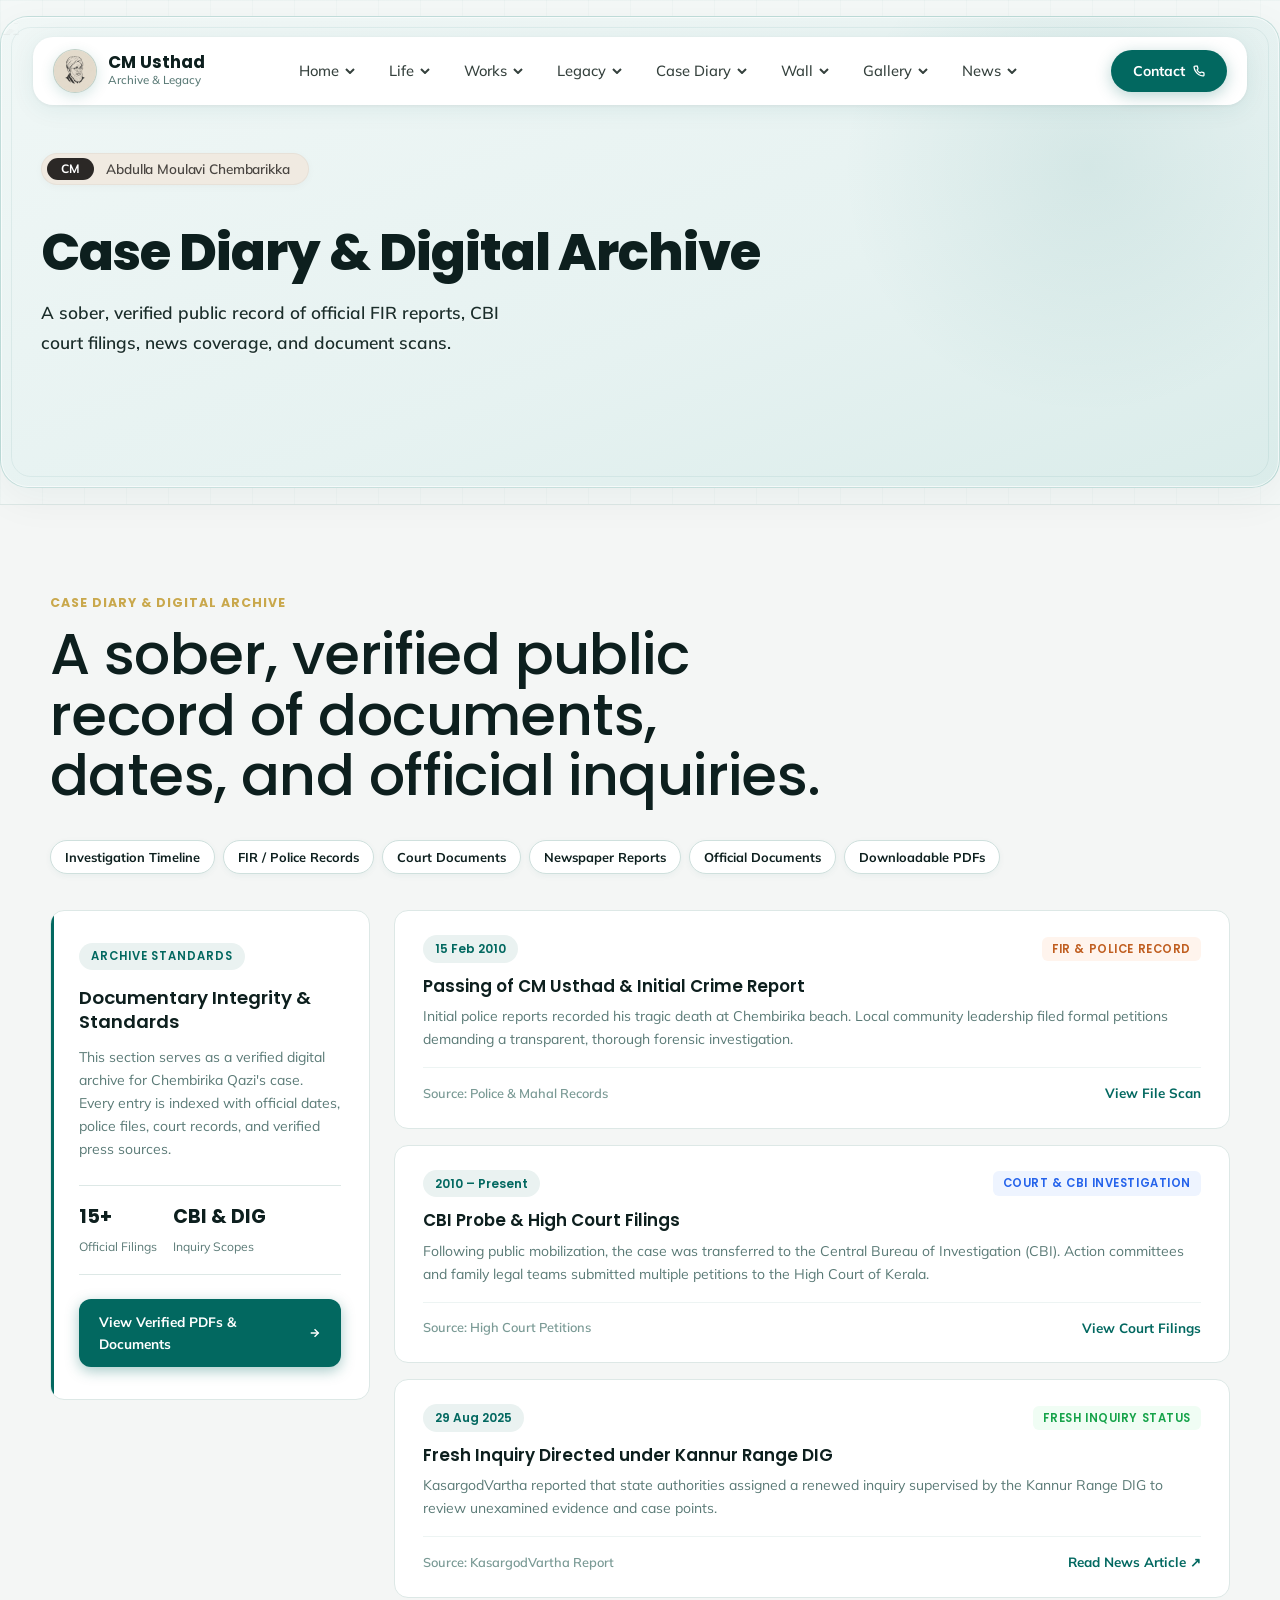
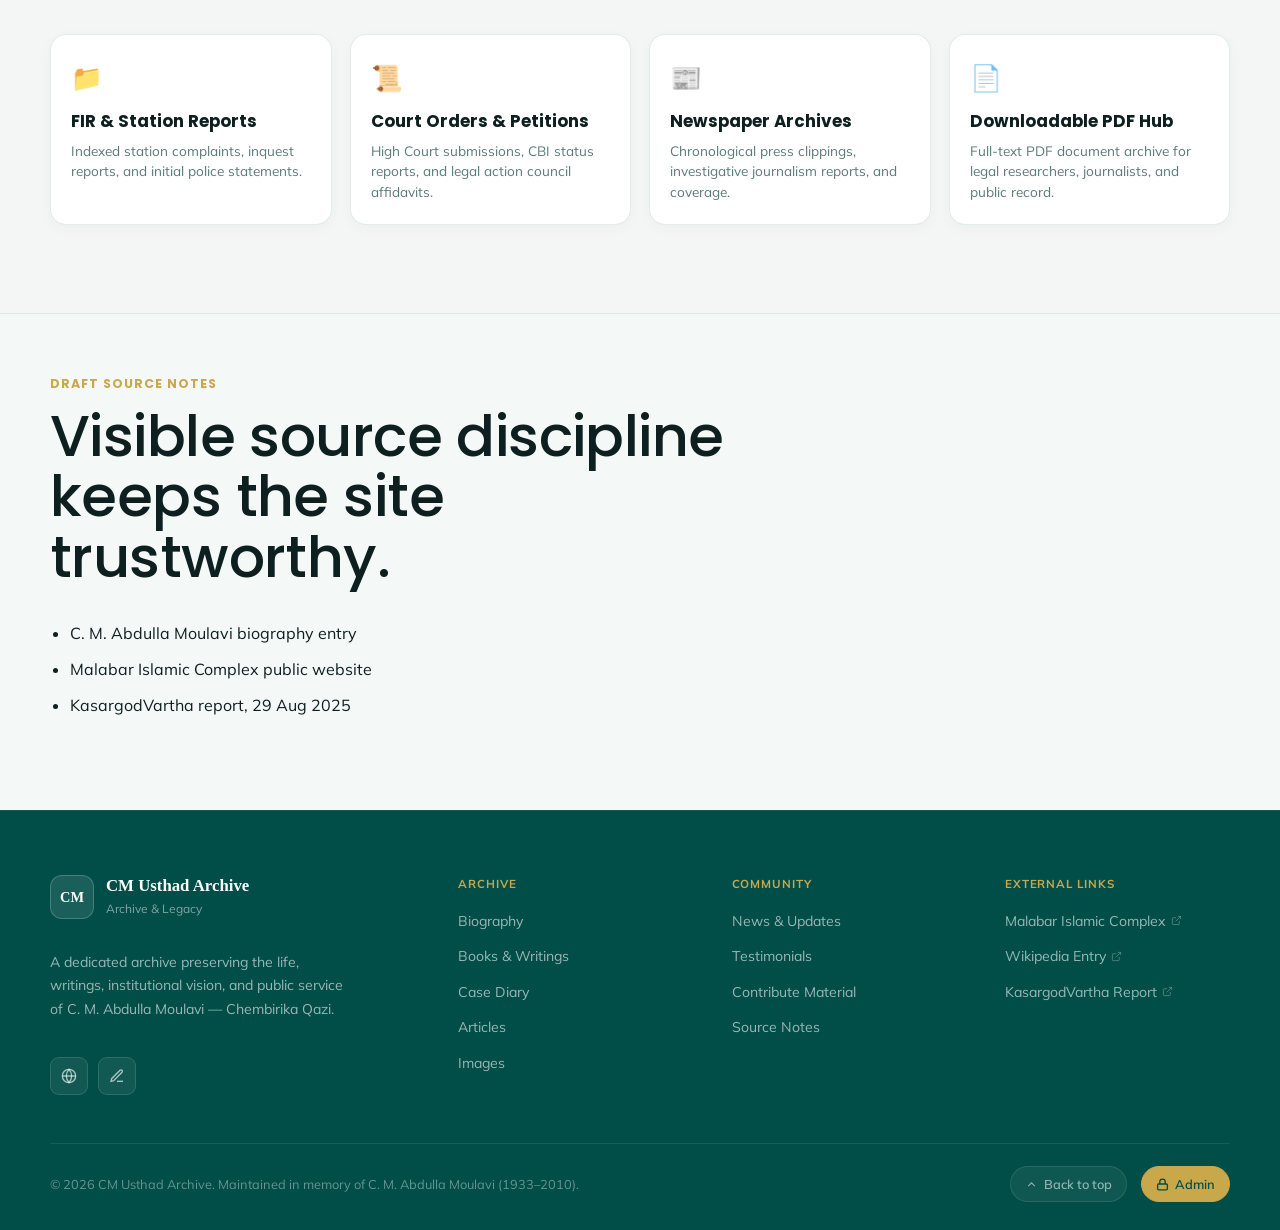
==== commit 2fa8d77f: "Add Legacy Wall (wall.html) page with 3-column archival social feed, era filters, scholarly actions," ====
--- a/case-diary.html
+++ b/case-diary.html
@@ -113,6 +113,21 @@
               </div>
             </div>
 
+            <!-- Wall -->
+            <div class="nav-dropdown">
+              <a href="wall.html" class="nav-dropdown-toggle nfi-nav-link">
+                Wall
+                <svg class="dropdown-arrow" width="10" height="6" viewBox="0 0 10 6" fill="none" stroke="currentColor" stroke-width="2"><path d="M1 1l4 4 4-4"/></svg>
+              </a>
+              <div class="nav-dropdown-menu">
+                <a href="wall.html#feed">Community Feed</a>
+                <a href="wall.html#photos">Photo Archive</a>
+                <a href="wall.html#documents">Document Hub</a>
+                <a href="wall.html#videos">Video Vault</a>
+                <a href="wall.html#official">Official Posts</a>
+              </div>
+            </div>
+
             <!-- 6. Gallery -->
             <div class="nav-dropdown">
               <a href="gallery.html" class="nav-dropdown-toggle nfi-nav-link">
--- a/styles.css
+++ b/styles.css
@@ -1047,7 +1047,7 @@
 .section {
   width: var(--content);
   margin: 0 auto;
-  padding: 92px 0 0;
+  padding: 60px 0 0;
 }
 
 .section-heading {
@@ -1073,317 +1073,317 @@
   font-size: clamp(2rem, 4.5vw, 4rem);
 }
 
+/* ═══ BIO SECTION — MINIMAL REDESIGN ═══ */
+
+/* Scoped eyebrow override: bio section uses neutral slate, not gold */
+#bio .eyebrow {
+  color: #64837f;
+  font-size: 0.72rem;
+  letter-spacing: 0.12em;
+}
+
+#bio .section-heading h2 {
+  font-size: clamp(1.7rem, 3.5vw, 2.8rem);
+  color: #0d1f1e;
+  font-weight: 500;
+  letter-spacing: -0.02em;
+  line-height: 1.2;
+}
+
 .bio-layout {
   display: grid;
-  grid-template-columns: 1fr 1fr;
-  gap: 42px;
+  grid-template-columns: 3fr 2fr;
+  gap: 0;
   align-items: stretch;
+  border: 1px solid #e4eceb;
+  border-radius: 16px;
+  overflow: hidden;
+  background: #ffffff;
+  box-shadow: 0 2px 24px rgba(13, 31, 30, 0.04);
 }
 
 .bio-copy {
-  padding: 36px;
-  background: var(--white);
-  border: 1px solid var(--line);
-  border-radius: var(--radius);
+  padding: 48px 44px;
+  background: #ffffff;
+  border-right: 1px solid #e4eceb;
   display: flex;
   flex-direction: column;
   justify-content: center;
+  gap: 0;
 }
 
 .bio-copy p {
   margin: 0;
-  color: #34423d;
-  font-size: 1.05rem;
-  line-height: 1.7;
+  color: #3a5450;
+  font-size: 1.02rem;
+  line-height: 1.75;
+  font-weight: 400;
 }
 
 .bio-copy p + p {
-  margin-top: 18px;
+  margin-top: 20px;
+  padding-top: 20px;
+  border-top: 1px solid #eef3f2;
 }
 
 .bio-quote-card {
-  background: linear-gradient(135deg, rgba(35, 62, 102, 0.02) 0%, rgba(191, 141, 67, 0.03) 100%);
-  border: 1px dashed var(--brass);
-  border-radius: var(--radius);
-  padding: 36px;
+  background: #f7fafa;
+  border: none;
+  border-radius: 0;
+  padding: 44px 36px;
   display: flex;
   flex-direction: column;
   justify-content: center;
   position: relative;
+  overflow: hidden;
+}
+
+.bio-quote-card::before {
+  content: '';
+  position: absolute;
+  top: 0;
+  left: 0;
+  width: 3px;
+  height: 100%;
+  background: linear-gradient(180deg, #026860 0%, rgba(2,104,96,0.2) 100%);
 }
 
 .bio-quote-card .quote-icon {
-  color: var(--brass);
-  opacity: 0.12;
-  position: absolute;
-  top: 24px;
-  left: 24px;
+  display: none;
 }
 
 .bio-quote-card blockquote {
   font-family: var(--font-display);
-  font-size: 1.25rem;
-  line-height: 1.5;
-  color: var(--blue-deep);
-  margin: 0 0 16px;
+  font-size: 1.08rem;
+  line-height: 1.65;
+  color: #1a3330;
+  margin: 0 0 20px;
   position: relative;
   z-index: 1;
   font-style: italic;
+  font-weight: 400;
 }
 
 .bio-quote-card cite {
   font-family: var(--font-heading);
-  font-size: 0.8rem;
+  font-size: 0.72rem;
   font-weight: 700;
   text-transform: uppercase;
-  color: var(--muted);
+  color: #64837f;
   font-style: normal;
-  letter-spacing: 0.05em;
+  letter-spacing: 0.08em;
 }
 
 /* ═══════════════════════════════════════════════════════
-   WEBFLOW "SCROLL INTO VIEW" TIMELINE DESIGN
+   TIMELINE — MINIMAL REDESIGN
 ════════════════════════════════════════════════════════ */
 .timeline-section {
-  padding: 100px 0;
-  background: var(--paper);
-  border-top: 1px solid var(--line);
-  border-bottom: 1px solid var(--line);
+  padding: 80px 0 72px;
+  background: #fafbfb;
+  border-top: 1px solid #e4eceb;
+  border-bottom: 1px solid #e4eceb;
   position: relative;
-  overflow: hidden;
+}
+
+/* Scoped eyebrow for timeline */
+#timeline .eyebrow {
+  color: #64837f;
+  font-size: 0.72rem;
+  letter-spacing: 0.12em;
+}
+
+#timeline .section-heading h2 {
+  font-size: clamp(1.5rem, 3vw, 2.4rem);
+  font-weight: 500;
+  color: #0d1f1e;
+  letter-spacing: -0.02em;
+  line-height: 1.2;
 }
 
 .timeline-container {
   position: relative;
   width: var(--content);
-  margin: 64px auto 0;
-  padding: 30px 16px; /* Generous padding so shadows & card edges are never clipped */
-}
-
-/* Background static track line */
+  margin: 48px auto 0;
+  padding: 0 16px;
+}
+
+/* Center vertical track */
 .timeline-progress-line {
   position: absolute;
   left: 50%;
   top: 0;
   bottom: 0;
-  width: 4px;
-  background: rgba(2, 104, 96, 0.15);
+  width: 1px;
+  background: #dde8e6;
   transform: translateX(-50%);
-  border-radius: 4px;
-  overflow: hidden;
   z-index: 1;
 }
 
-/* Animated filling line driven by scroll progress */
+/* Animated fill line */
 .timeline-progress-fill {
   position: absolute;
   top: 0;
   left: 0;
   width: 100%;
   height: var(--timeline-height, 0%);
-  background: linear-gradient(180deg, var(--green) 0%, var(--green-mid) 100%);
-  box-shadow: 0 0 12px rgba(2, 104, 96, 0.6);
-  border-radius: 4px;
-  transition: height 120ms cubic-bezier(0.1, 0.5, 0.1, 1);
+  background: linear-gradient(180deg, #026860 0%, rgba(2,104,96,0.35) 100%);
+  transition: height 100ms linear;
 }
 
 .timeline-node {
   position: relative;
   display: grid;
-  grid-template-columns: 1fr 1.05fr;
-  gap: 72px;
-  margin-bottom: 96px;
+  grid-template-columns: 1fr 56px 1fr;
+  gap: 0;
+  margin-bottom: 40px;
   align-items: center;
   z-index: 2;
-  opacity: 0;
-  transform: translateY(36px);
-  transition: opacity 600ms ease, transform 600ms cubic-bezier(0.16, 1, 0.3, 1);
-}
-
-.timeline-node.in-view {
-  opacity: 1;
-  transform: translateY(0);
 }
 
 .timeline-node:last-child {
   margin-bottom: 0;
 }
 
-/* Grid layout alternating left / right */
-.timeline-node:nth-child(even) .timeline-content {
-  grid-column: 2;
-}
-
-.timeline-node:nth-child(even) .timeline-media {
-  grid-column: 1;
-  grid-row: 1;
-}
-
-.timeline-node:nth-child(odd) .timeline-content {
-  grid-column: 1;
-}
-
-.timeline-node:nth-child(odd) .timeline-media {
-  grid-column: 2;
-}
-
-/* Webflow Timeline Marker / Center Node */
+/* odd: content left, marker center, image right */
+.timeline-node:nth-child(odd) .timeline-content  { grid-column: 1; grid-row: 1; padding-right: 32px; }
+.timeline-node:nth-child(odd) .timeline-marker   { grid-column: 2; grid-row: 1; }
+.timeline-node:nth-child(odd) .timeline-media    { grid-column: 3; grid-row: 1; padding-left: 32px; }
+
+/* even: image left, marker center, content right */
+.timeline-node:nth-child(even) .timeline-content { grid-column: 3; grid-row: 1; padding-left: 32px; }
+.timeline-node:nth-child(even) .timeline-marker  { grid-column: 2; grid-row: 1; }
+.timeline-node:nth-child(even) .timeline-media   { grid-column: 1; grid-row: 1; padding-right: 32px; }
+
+/* Center dot marker */
 .timeline-marker {
-  position: absolute;
-  left: 50%;
-  top: 50%;
-  width: 24px;
-  height: 24px;
+  display: flex;
+  align-items: center;
+  justify-content: center;
+  width: 56px;
+  z-index: 5;
+}
+
+.marker-dot {
+  width: 10px;
+  height: 10px;
   border-radius: 50%;
-  background: var(--white);
-  border: 3px solid rgba(2, 104, 96, 0.3);
-  transform: translate(-50%, -50%);
-  z-index: 5;
-  display: grid;
-  place-items: center;
-  transition: all 400ms cubic-bezier(0.175, 0.885, 0.32, 1.275);
-  box-shadow: 0 4px 12px rgba(13, 31, 30, 0.12);
-}
-
-.marker-dot {
-  width: 8px;
-  height: 8px;
-  border-radius: 50%;
-  background: rgba(2, 104, 96, 0.4);
-  transition: background 300ms ease, transform 300ms ease;
-}
-
-.timeline-node.in-view .timeline-marker {
-  border-color: var(--green);
-  background: #ffffff;
-  box-shadow: 0 0 0 6px rgba(2, 104, 96, 0.18), 0 6px 18px rgba(2, 104, 96, 0.25);
-  transform: translate(-50%, -50%) scale(1.15);
+  background: #dde8e6;
+  border: 2px solid #ffffff;
+  box-shadow: 0 0 0 2px #dde8e6;
+  transition: background 350ms ease, box-shadow 350ms ease, transform 350ms ease;
+  flex-shrink: 0;
 }
 
 .timeline-node.in-view .marker-dot {
-  background: var(--green);
-  transform: scale(1.2);
-}
-
-/* Timeline Content Card — Crisp, Defined Edges */
+  background: #026860;
+  box-shadow: 0 0 0 4px rgba(2, 104, 96, 0.18);
+  transform: scale(1.15);
+}
+
+/* Content card — minimal flat style */
 .timeline-content {
   background: #ffffff;
-  padding: 36px 40px;
-  border-radius: 20px;
-  border: 1.5px solid rgba(2, 104, 96, 0.2); /* Defined border outline */
-  box-shadow: 0 12px 32px rgba(13, 31, 30, 0.08), 0 2px 6px rgba(2, 104, 96, 0.04);
-  transition: all 350ms cubic-bezier(0.16, 1, 0.3, 1);
+  padding: 24px 28px;
+  border-radius: 12px;
+  border: 1px solid #e4eceb;
+  transition: border-color 280ms ease;
   position: relative;
 }
 
 .timeline-content:hover {
-  transform: translateY(-5px);
-  box-shadow: 0 20px 48px rgba(2, 104, 96, 0.16), 0 4px 12px rgba(13, 31, 30, 0.06);
-  border-color: var(--green);
-}
-
-/* Step header meta */
+  border-color: rgba(2, 104, 96, 0.45);
+}
+
+/* Step header */
 .timeline-meta {
   display: flex;
-  align-items: center;
-  gap: 12px;
-  margin-bottom: 14px;
+  align-items: baseline;
+  gap: 10px;
+  margin-bottom: 10px;
 }
 
 .timeline-step-badge {
   font-family: 'Poppins', sans-serif;
-  font-size: 0.72rem;
+  font-size: 0.62rem;
   font-weight: 800;
-  letter-spacing: 0.08em;
-  color: var(--green);
-  background: rgba(2, 104, 96, 0.08);
-  padding: 4px 12px;
-  border-radius: 999px;
-  border: 1px solid rgba(2, 104, 96, 0.18);
+  letter-spacing: 0.12em;
+  color: #64837f;
   text-transform: uppercase;
+  background: none;
+  border: none;
+  padding: 0;
+  border-radius: 0;
 }
 
 .timeline-date {
   font-family: 'Poppins', sans-serif;
-  font-size: 1.1rem;
-  font-weight: 700;
-  color: var(--ink);
+  font-size: 1rem;
+  font-weight: 700;
+  color: #0d1f1e;
+  letter-spacing: -0.01em;
 }
 
 .timeline-content h3 {
   font-family: 'Poppins', sans-serif;
-  font-size: 1.45rem;
-  font-weight: 700;
-  line-height: 1.25;
-  margin: 0 0 12px;
-  color: var(--ink);
+  font-size: 1.02rem;
+  font-weight: 600;
+  line-height: 1.3;
+  margin: 0 0 8px;
+  color: #0d1f1e;
 }
 
 .timeline-content p {
-  color: var(--muted);
+  color: #5a7a76;
   font-family: 'Mulish', sans-serif;
-  font-size: 0.96rem;
-  line-height: 1.65;
+  font-size: 0.85rem;
+  line-height: 1.6;
   margin: 0;
 }
 
-/* Timeline Media Card */
+/* Small image thumbnail */
 .timeline-media {
   position: relative;
-  border-radius: 20px;
+  border-radius: 10px;
   overflow: hidden;
-  box-shadow: 0 10px 36px rgba(2, 104, 96, 0.08);
-  height: 280px;
-  transition: all 400ms ease;
-  border: 1px solid var(--line);
-  background: #ffffff;
-  padding: 10px; /* Outer frame padding to keep edges distinct */
+  height: 160px;
+  border: 1px solid #e4eceb;
+  background: #f7fafa;
 }
 
 .timeline-img-wrap {
   position: relative;
   width: 100%;
   height: 100%;
-  border-radius: 12px;
   overflow: hidden;
-  background: var(--paper);
 }
 
 .timeline-media img {
   width: 100%;
   height: 100%;
   object-fit: cover;
-  border-radius: 12px;
-  transition: transform 600ms cubic-bezier(0.16, 1, 0.3, 1);
   display: block;
+  transition: transform 500ms cubic-bezier(0.16, 1, 0.3, 1);
+}
+
+.timeline-node:hover .timeline-media img {
+  transform: scale(1.04);
 }
 
 .media-tag {
   position: absolute;
-  bottom: 12px;
-  left: 12px;
-  background: rgba(13, 31, 30, 0.85);
+  bottom: 8px;
+  left: 8px;
+  background: rgba(13, 31, 30, 0.75);
   color: #ffffff;
-  backdrop-filter: blur(10px);
-  padding: 5px 14px;
+  backdrop-filter: blur(8px);
+  padding: 3px 10px;
   border-radius: 999px;
   font-family: 'Poppins', sans-serif;
-  font-size: 0.72rem;
-  font-weight: 700;
-  letter-spacing: 0.05em;
+  font-size: 0.62rem;
+  font-weight: 700;
+  letter-spacing: 0.06em;
   text-transform: uppercase;
-  border: 1px solid rgba(255, 255, 255, 0.2);
   z-index: 2;
-}
-
-.timeline-node:hover .timeline-media {
-  transform: translateY(-5px);
-  box-shadow: 0 18px 48px rgba(2, 104, 96, 0.14);
-  border-color: var(--green);
-}
-
-.timeline-node:hover .timeline-media img {
-  transform: scale(1.05);
 }
 
 .timeline,
@@ -1393,7 +1393,8 @@
   list-style: none;
 }
 
-.knowledge-band {
+/* Old dark-gradient knowledge band — superseded by redesign */
+.knowledge-band-legacy {
   width: 100%;
   margin-top: 92px;
   padding: 100px max(20px, calc((100vw - 1180px) / 2));
@@ -1414,78 +1415,205 @@
 }
 
 .section-heading.split h2 {
-  color: var(--white);
-  font-family: var(--font-display);
-  font-size: clamp(2rem, 3.8vw, 3.2rem);
+  color: #0d1f1e;
+  font-family: 'Poppins', sans-serif;
+  font-size: clamp(1.5rem, 3vw, 2.4rem);
   font-weight: 500;
-  line-height: 1.15;
+  line-height: 1.2;
+  letter-spacing: -0.02em;
   margin: 0;
 }
 
 .section-heading.split .section-desc {
-  font-size: 1.08rem;
-  color: rgba(255, 255, 255, 0.75);
-  line-height: 1.65;
+  font-size: 0.95rem;
+  color: #5a7a76;
+  line-height: 1.7;
   margin: 0;
+}
+
+/* ═══ FIELDS OF WORK — REDESIGNED ═══ */
+.knowledge-band {
+  width: 100%;
+  margin-top: 0;
+  padding: 88px max(20px, calc((100vw - 1180px) / 2));
+  background: #f4f6f5;
+  border-top: 1px solid #dde8e6;
+  border-bottom: 1px solid #dde8e6;
+}
+
+.knowledge-band #knowledge-title { color: #0d1f1e; }
+
+.section-heading.split .eyebrow {
+  color: #64837f;
+  font-size: 0.72rem;
+  letter-spacing: 0.12em;
+}
+
+.section-heading.split h2 {
+  font-size: clamp(1.5rem, 3vw, 2.4rem);
+  font-weight: 500;
+  letter-spacing: -0.02em;
+  line-height: 1.25;
+  color: #0d1f1e;
+}
+
+.section-heading.split .section-desc {
+  font-size: 0.95rem;
+  color: #5a7a76;
+  line-height: 1.7;
+  margin: 0;
+  max-width: 380px;
 }
 
 .knowledge-grid {
   display: grid;
-  grid-template-columns: repeat(4, 1fr);
-  gap: 20px;
+  grid-template-columns: repeat(2, 1fr);
   width: var(--content);
-  margin: 48px auto 0;
+  margin: 52px auto 0;
   background: transparent;
+  border: 1px solid #dde8e6;
+  border-radius: 14px;
+  overflow: hidden;
 }
 
 .knowledge-grid article {
-  min-height: 240px;
-  padding: 30px;
-  background: rgba(255, 255, 255, 0.05);
-  border: 1px solid rgba(255, 255, 255, 0.08);
-  border-radius: var(--radius);
-  transition: all 300ms ease;
+  position: relative;
+  display: flex;
+  align-items: flex-start;
+  gap: 24px;
+  padding: 36px 40px 32px;
+  background: #ffffff;
+  border: none;
+  border-bottom: 1px solid #dde8e6;
+  border-right: 1px solid #dde8e6;
+  min-height: auto;
+  transition: background 240ms ease;
+  overflow: hidden;
+  cursor: default;
+}
+
+/* Remove right border on even items (right column) */
+.knowledge-grid article:nth-child(2n) {
+  border-right: none;
+}
+
+/* Remove bottom border on last two items */
+.knowledge-grid article:nth-child(3),
+.knowledge-grid article:nth-child(4) {
+  border-bottom: none;
+}
+
+/* Animated teal bar from left edge on hover */
+.knowledge-grid article::before {
+  content: '';
+  position: absolute;
+  top: 0;
+  left: 0;
+  width: 3px;
+  height: 100%;
+  background: #026860;
+  transform: scaleY(0);
+  transform-origin: top;
+  transition: transform 0.35s cubic-bezier(0.16, 1, 0.3, 1);
 }
 
 .knowledge-grid article:hover {
-  background: rgba(255, 255, 255, 0.08);
-  border-color: rgba(191, 141, 67, 0.4);
-  transform: translateY(-4px);
-  box-shadow: 0 12px 32px rgba(18, 30, 51, 0.3), inset 0 0 20px rgba(191, 141, 67, 0.1);
-}
-
+  background: #fbfcfc;
+}
+
+.knowledge-grid article:hover::before {
+  transform: scaleY(1);
+}
+
+/* Large ghost number */
 .knowledge-grid .index {
-  color: var(--brass);
-  font-weight: 700;
-}
-
-.knowledge-grid h3,
-.book-card h3,
-.article-card h3,
-.case-note h3,
-.case-list h3,
-.news-list h3 {
-  margin: 14px 0 8px;
-  font-family: Georgia, "Times New Roman", serif;
-  font-size: 1.35rem;
-  line-height: 1.2;
-  font-weight: 500;
+  display: block;
+  font-family: 'Poppins', sans-serif;
+  font-size: 2.8rem;
+  font-weight: 800;
+  line-height: 1;
+  color: #e4eceb;
+  letter-spacing: -0.04em;
+  margin-bottom: 0;
+  user-select: none;
+  transition: color 300ms ease;
+  flex-shrink: 0;
+  width: 56px;
+  padding-top: 4px;
+}
+
+.knowledge-grid article:hover .index {
+  color: #b8d1ce;
+}
+
+/* Content body */
+.knowledge-grid .kw-body {
+  flex: 1;
+  border-left: 1px solid #e8efee;
+  padding-left: 24px;
+}
+
+.knowledge-grid h3 {
+  margin: 0 0 8px;
+  font-family: 'Poppins', sans-serif;
+  font-size: 1rem;
+  font-weight: 600;
+  color: #0d1f1e;
+  letter-spacing: -0.01em;
+  line-height: 1.3;
 }
 
 .knowledge-grid p {
   margin: 0;
-  color: rgba(255, 255, 255, 0.76);
-}
-
-/* ── Clean & Professional Books Section ── */
+  color: #5a7a76;
+  font-family: 'Mulish', sans-serif;
+  font-size: 0.855rem;
+  line-height: 1.65;
+}
+
+/* ═══ BOOKS & LITERATURE — REDESIGNED ═══ */
 .books-section {
-  padding-top: 40px;
-  padding-bottom: 40px;
-}
-
+  width: var(--content);
+  margin: 56px auto 0;
+  padding: 0;
+  background: transparent;
+  border: none;
+  border-radius: 0;
+  box-shadow: none;
+}
+
+/* Section header row */
+.bk-section-header {
+  display: flex;
+  align-items: flex-end;
+  justify-content: space-between;
+  gap: 24px;
+  padding-bottom: 28px;
+  border-bottom: 1px solid #e4eceb;
+  margin-bottom: 36px;
+}
+
+.bk-section-header .eyebrow {
+  color: #64837f;
+  font-size: 0.72rem;
+  letter-spacing: 0.12em;
+  margin-bottom: 6px;
+}
+
+.bk-section-header h2 {
+  font-family: 'Poppins', sans-serif;
+  font-size: clamp(1.3rem, 2.5vw, 1.9rem);
+  font-weight: 500;
+  color: #0d1f1e;
+  letter-spacing: -0.02em;
+  margin: 0;
+  line-height: 1.2;
+}
+
+/* Search box */
 .search-box-wrap {
   position: relative;
-  min-width: min(100%, 320px);
+  min-width: min(100%, 280px);
 }
 
 .search-box-wrap .search-icon {
@@ -1493,191 +1621,394 @@
   left: 14px;
   top: 50%;
   transform: translateY(-50%);
-  color: #026860;
+  color: #64837f;
   pointer-events: none;
 }
 
 .search-box-wrap input[type="search"] {
   width: 100%;
-  min-height: 46px;
-  padding: 10px 16px 10px 42px;
-  background: #ffffff;
-  border: 1.5px solid rgba(2, 104, 96, 0.2);
-  border-radius: 999px;
+  min-height: 40px;
+  padding: 8px 14px 8px 38px;
+  background: #f7fafa;
+  border: 1px solid #dde8e6;
+  border-radius: 8px;
   font-family: 'Mulish', sans-serif;
-  font-size: 0.88rem;
+  font-size: 0.85rem;
   color: #0d1f1e;
   outline: none;
-  transition: all 0.2s ease;
-  box-shadow: 0 2px 8px rgba(2, 104, 96, 0.05);
+  transition: border-color 200ms ease, background 200ms ease;
 }
 
 .search-box-wrap input[type="search"]:focus {
   border-color: #026860;
-  box-shadow: 0 4px 16px rgba(2, 104, 96, 0.18);
-}
-
+  background: #ffffff;
+}
+
+/* Featured book — horizontal strip */
+.bk-featured-strip {
+  display: grid;
+  grid-template-columns: auto 1fr auto;
+  align-items: center;
+  gap: 32px;
+  padding: 28px 32px;
+  background: #ffffff;
+  border: 1px solid #e4eceb;
+  border-radius: 14px;
+  margin-bottom: 40px;
+  transition: border-color 250ms ease;
+}
+
+.bk-featured-strip:hover {
+  border-color: rgba(2,104,96,0.35);
+}
+
+.bk-featured-cover {
+  width: 72px;
+  height: 96px;
+  border-radius: 6px;
+  overflow: hidden;
+  flex-shrink: 0;
+  background: #f0f4f4;
+  border: 1px solid #e4eceb;
+}
+
+.bk-featured-cover img {
+  width: 100%;
+  height: 100%;
+  object-fit: cover;
+  display: block;
+}
+
+.bk-featured-tags {
+  display: flex;
+  align-items: center;
+  gap: 10px;
+  margin-bottom: 8px;
+}
+
+.bk-tag-feat {
+  font-family: 'Poppins', sans-serif;
+  font-size: 0.65rem;
+  font-weight: 700;
+  text-transform: uppercase;
+  letter-spacing: 0.1em;
+  color: #026860;
+  background: rgba(2,104,96,0.07);
+  padding: 3px 10px;
+  border-radius: 999px;
+  border: 1px solid rgba(2,104,96,0.15);
+}
+
+.bk-tag-cat {
+  font-family: 'Mulish', sans-serif;
+  font-size: 0.75rem;
+  color: #64837f;
+  font-weight: 600;
+}
+
+.bk-featured-body h3 {
+  font-family: 'Poppins', sans-serif;
+  font-size: 1.05rem;
+  font-weight: 600;
+  color: #0d1f1e;
+  margin: 0 0 4px;
+  letter-spacing: -0.01em;
+  line-height: 1.3;
+}
+
+.bk-arabic-sub {
+  font-size: 0.82rem;
+  color: #64837f;
+  direction: rtl;
+  text-align: left;
+  margin: 0 0 10px;
+  font-family: 'Mulish', sans-serif;
+}
+
+.bk-featured-desc {
+  font-family: 'Mulish', sans-serif;
+  font-size: 0.855rem;
+  color: #5a7a76;
+  line-height: 1.65;
+  margin: 0 0 14px;
+}
+
+.bk-featured-meta {
+  display: flex;
+  gap: 20px;
+  flex-wrap: wrap;
+}
+
+.bk-featured-meta span {
+  font-family: 'Mulish', sans-serif;
+  font-size: 0.78rem;
+  color: #5a7a76;
+}
+
+.bk-featured-meta em {
+  font-style: normal;
+  font-weight: 700;
+  color: #0d1f1e;
+  margin-right: 5px;
+}
+
+.bk-featured-actions {
+  display: flex;
+  flex-direction: column;
+  gap: 10px;
+  flex-shrink: 0;
+  min-width: 152px;
+}
+
+.bk-cta-primary {
+  display: block;
+  text-align: center;
+  font-family: 'Poppins', sans-serif;
+  font-size: 0.78rem;
+  font-weight: 600;
+  color: #ffffff;
+  background: #026860;
+  padding: 10px 18px;
+  border-radius: 8px;
+  text-decoration: none;
+  letter-spacing: 0.01em;
+  transition: background 200ms ease;
+}
+
+.bk-cta-primary:hover { background: #01403b; }
+
+.bk-cta-ghost {
+  display: block;
+  text-align: center;
+  font-family: 'Poppins', sans-serif;
+  font-size: 0.78rem;
+  font-weight: 600;
+  color: #026860;
+  background: transparent;
+  border: 1px solid #dde8e6;
+  padding: 9px 18px;
+  border-radius: 8px;
+  text-decoration: none;
+  transition: border-color 200ms ease;
+}
+
+.bk-cta-ghost:hover { border-color: #026860; }
+
+/* Catalogue section */
+.bk-catalogue {
+  border: 1px solid #e4eceb;
+  border-radius: 14px;
+  overflow: hidden;
+}
+
+.bk-catalogue-header {
+  display: flex;
+  align-items: center;
+  justify-content: space-between;
+  gap: 16px;
+  padding: 16px 24px;
+  background: #f7fafa;
+  border-bottom: 1px solid #e4eceb;
+}
+
+.bk-catalogue-label {
+  font-family: 'Poppins', sans-serif;
+  font-size: 0.72rem;
+  font-weight: 700;
+  text-transform: uppercase;
+  letter-spacing: 0.1em;
+  color: #64837f;
+}
+
+/* Filter buttons — clean tab style */
 .filter-group {
   display: flex;
-  gap: 10px;
+  gap: 4px;
   flex-wrap: wrap;
-  margin: 20px 0 28px;
+  margin: 0;
 }
 
 .filter-button {
-  padding: 8px 18px;
-  border-radius: 999px;
-  font-family: 'Mulish', sans-serif;
-  font-size: 0.84rem;
-  font-weight: 700;
-  color: #2b3a38;
-  background: #ffffff;
-  border: 1.5px solid #d4e3e0;
+  padding: 5px 14px;
+  border-radius: 6px;
+  font-family: 'Poppins', sans-serif;
+  font-size: 0.75rem;
+  font-weight: 600;
+  color: #64837f;
+  background: transparent;
+  border: none;
   cursor: pointer;
-  transition: all 0.2s ease;
-  box-shadow: 0 2px 6px rgba(2, 104, 96, 0.04);
+  transition: background 180ms ease, color 180ms ease;
 }
 
 .filter-button:hover {
-  border-color: #026860;
-  color: #026860;
-  transform: translateY(-1px);
+  background: #eef3f2;
+  color: #0d1f1e;
 }
 
 .filter-button.active {
   background: #026860;
   color: #ffffff;
-  border-color: #026860;
-  box-shadow: 0 4px 14px rgba(2, 104, 96, 0.28);
-}
-
+}
+
+/* Book cards — 3-column grid */
 .book-grid {
   display: grid;
-  grid-template-columns: repeat(auto-fit, minmax(310px, 1fr));
-  gap: 22px;
-  margin-top: 16px;
-}
-
-.book-card,
-.case-note,
-.news-list article,
-.voices-grid figure {
-  background: var(--white);
-  border: 1.5px solid rgba(2, 104, 96, 0.14);
-  border-radius: 20px;
+  grid-template-columns: repeat(3, 1fr);
+  gap: 12px;
+  padding: 16px;
+  background: #f7fafa;
 }
 
 .book-card {
-  padding: 28px 26px;
   display: flex;
   flex-direction: column;
-  min-height: 250px;
-  box-shadow: 0 6px 20px rgba(13, 31, 30, 0.04);
-  transition: transform 0.28s cubic-bezier(0.16, 1, 0.3, 1), box-shadow 0.28s ease, border-color 0.28s ease;
+  padding: 16px;
+  background: #ffffff;
+  border: 1px solid #e4eceb;
+  border-radius: 10px;
+  transition: border-color 220ms ease, box-shadow 220ms ease;
+  position: relative;
+  overflow: hidden;
+}
+
+/* Subtle top accent line on hover */
+.book-card::before {
+  content: '';
+  position: absolute;
+  top: 0; left: 0; right: 0;
+  height: 2px;
+  background: #026860;
+  border-radius: 10px 10px 0 0;
+  transform: scaleX(0);
+  transition: transform 300ms cubic-bezier(0.16, 1, 0.3, 1);
 }
 
 .book-card:hover {
-  transform: translateY(-5px);
-  border-color: #026860;
-  box-shadow: 0 16px 36px rgba(2, 104, 96, 0.14);
-}
-
-.book-card-header {
-  display: flex;
-  align-items: center;
-  justify-content: space-between;
-  margin-bottom: 16px;
+  border-color: rgba(2,104,96,0.3);
+  box-shadow: 0 4px 16px rgba(2,104,96,0.07);
+}
+.book-card:hover::before { transform: scaleX(1); }
+
+/* Cover thumbnail */
+.bk-row-cover {
+  width: 100%;
+  height: 160px;
+  border-radius: 7px;
+  overflow: hidden;
+  background: #f0f4f4;
+  border: 1px solid #eef3f2;
+  margin-bottom: 12px;
+  flex-shrink: 0;
+}
+
+.bk-row-cover img {
+  width: 100%;
+  height: 100%;
+  object-fit: cover;
+  display: block;
+  transition: transform 400ms cubic-bezier(0.16, 1, 0.3, 1);
+}
+
+.book-card:hover .bk-row-cover img {
+  transform: scale(1.04);
+}
+
+.bk-row-body {
+  flex: 1;
+  display: flex;
+  flex-direction: column;
+}
+
+.bk-row-tags {
+  display: flex;
+  align-items: center;
+  gap: 6px;
+  margin-bottom: 6px;
+  flex-wrap: wrap;
 }
 
 .book-label {
   display: inline-block;
-  background: #e0f2f0;
+  font-family: 'Poppins', sans-serif;
+  font-size: 0.6rem;
+  font-weight: 700;
+  text-transform: uppercase;
+  letter-spacing: 0.09em;
   color: #026860;
-  font-family: 'Poppins', sans-serif;
-  font-size: 0.73rem;
-  font-weight: 800;
-  text-transform: uppercase;
-  letter-spacing: 0.04em;
-  padding: 4px 12px;
-  border-radius: 999px;
-  border: 1px solid rgba(2, 104, 96, 0.16);
-}
-
-.book-card-icon {
-  width: 34px;
-  height: 34px;
-  border-radius: 50%;
-  background: rgba(2, 104, 96, 0.06);
+  background: rgba(2,104,96,0.07);
+  padding: 2px 8px;
+  border-radius: 4px;
+  border: 1px solid rgba(2,104,96,0.12);
+}
+
+.bk-row-subject {
+  font-family: 'Mulish', sans-serif;
+  font-size: 0.72rem;
+  color: #8aada9;
+  font-weight: 600;
+}
+
+.book-card h3 {
+  font-family: 'Poppins', sans-serif;
+  font-size: 0.875rem;
+  font-weight: 600;
+  color: #0d1f1e;
+  margin: 0 0 5px;
+  letter-spacing: -0.01em;
+  line-height: 1.3;
+}
+
+.book-card p {
+  font-family: 'Mulish', sans-serif;
+  font-size: 0.8rem;
+  color: #5a7a76;
+  line-height: 1.55;
+  margin: 0 0 12px;
+  flex: 1;
+}
+
+.book-card-link {
+  display: inline-flex;
+  align-items: center;
+  gap: 5px;
+  align-self: flex-start;
+  font-family: 'Poppins', sans-serif;
+  font-size: 0.72rem;
+  font-weight: 600;
+  color: #64837f;
+  text-decoration: none;
+  transition: color 180ms ease;
+  margin-top: auto;
+}
+
+.book-card-link:hover {
   color: #026860;
-  display: grid;
-  place-items: center;
-}
-
-.book-card h3 {
-  font-family: 'Poppins', sans-serif;
-  font-size: 1.18rem;
-  font-weight: 700;
-  line-height: 1.35;
-  color: #0d1f1e;
-  margin: 0 0 10px;
-}
-
-.book-card p,
-.case-note p,
-.case-list p,
-.news-list p,
-.voices-grid figcaption,
-.contribute-section p,
-.sources-section li {
-  color: #5a7a76;
-  font-family: 'Mulish', sans-serif;
-}
-
-.book-card p {
-  font-size: 0.91rem;
-  line-height: 1.6;
-  margin: 0 0 20px;
-}
-
-.book-card-link {
-  margin-top: auto;
-  display: inline-flex;
-  align-items: center;
-  justify-content: space-between;
-  gap: 8px;
-  padding: 10px 16px;
-  border-radius: 12px;
-  background: #f4f8f7;
-  border: 1px solid #d4e3e0;
-  color: #026860;
-  font-family: 'Mulish', sans-serif;
-  font-size: 0.84rem;
-  font-weight: 700;
-  text-decoration: none;
-  transition: all 0.2s ease;
-}
-
-.book-card-link:hover {
-  background: #026860;
-  color: #ffffff;
-  border-color: #026860;
-  transform: translateY(-1px);
-}
-
-/* ── Clean & Professional Case Diary & Digital Archive Section ── */
+}
+
+.book-card-link svg {
+  transition: transform 180ms ease;
+}
+
+.book-card-link:hover svg {
+  transform: translateX(3px);
+}
+
+/* ── Case Diary & Digital Archive Section ── */
 .case-section {
   width: 100%;
-  padding: 60px max(20px, calc((100vw - 1180px) / 2));
-  background: #f4f7f4;
-  border-top: 1px solid rgba(2, 104, 96, 0.1);
-  border-bottom: 1px solid rgba(2, 104, 96, 0.1);
+  margin-top: 0;
+  padding: 88px max(20px, calc((100vw - 1180px) / 2));
+  background: #f4f6f5;
+  border-top: 1px solid #dde8e6;
+  border-bottom: 1px solid #dde8e6;
 }
 
 .case-archive-container {
   display: grid;
   grid-template-columns: 320px 1fr;
   gap: 24px;
-  margin-top: 20px;
+  margin-top: 36px;
 }
 
 @media (max-width: 900px) {
@@ -1687,26 +2018,39 @@
 }
 
 .case-editorial-card {
-  background: #0d2523;
-  color: #ffffff;
+  position: relative;
+  background: #ffffff;
+  color: #0d1f1e;
   padding: 32px 28px;
-  border-radius: 20px;
+  border-radius: 14px;
   display: flex;
   flex-direction: column;
-  box-shadow: 0 12px 32px rgba(13, 37, 35, 0.16);
-  border: 1px solid rgba(255, 255, 255, 0.1);
+  box-shadow: none;
+  border: 1px solid #dde8e6;
   align-self: start;
+  overflow: hidden;
+  transition: background 240ms ease, border-color 240ms ease;
+}
+
+.case-editorial-card::before {
+  content: '';
+  position: absolute;
+  top: 0;
+  left: 0;
+  width: 3px;
+  height: 100%;
+  background: #026860;
 }
 
 .editorial-badge {
   display: inline-block;
-  background: rgba(255, 255, 255, 0.12);
-  color: #a8e0d9;
+  background: #eaf2f1;
+  color: #026860;
   font-family: 'Poppins', sans-serif;
   font-size: 0.72rem;
-  font-weight: 800;
+  font-weight: 600;
   text-transform: uppercase;
-  letter-spacing: 0.06em;
+  letter-spacing: 0.08em;
   padding: 4px 12px;
   border-radius: 999px;
   margin-bottom: 16px;
@@ -1715,18 +2059,18 @@
 
 .case-editorial-card h3 {
   font-family: 'Poppins', sans-serif;
-  font-size: 1.35rem;
-  font-weight: 700;
-  color: #ffffff;
-  line-height: 1.25;
+  font-size: 1.15rem;
+  font-weight: 600;
+  color: #0d1f1e;
+  line-height: 1.3;
   margin: 0 0 12px;
 }
 
 .case-editorial-card p {
   font-family: 'Mulish', sans-serif;
-  font-size: 0.9rem;
+  font-size: 0.875rem;
   line-height: 1.65;
-  color: rgba(255, 255, 255, 0.82);
+  color: #5a7a76;
   margin: 0 0 24px;
 }
 
@@ -1734,8 +2078,8 @@
   display: flex;
   gap: 16px;
   padding: 16px 0;
-  border-top: 1px solid rgba(255, 255, 255, 0.12);
-  border-bottom: 1px solid rgba(255, 255, 255, 0.12);
+  border-top: 1px solid #dde8e6;
+  border-bottom: 1px solid #dde8e6;
   margin-bottom: 24px;
 }
 
@@ -1743,13 +2087,13 @@
   display: block;
   font-family: 'Poppins', sans-serif;
   font-size: 1.2rem;
-  font-weight: 800;
-  color: #ffffff;
+  font-weight: 700;
+  color: #0d1f1e;
 }
 
 .editorial-stat span {
   font-size: 0.76rem;
-  color: rgba(255, 255, 255, 0.7);
+  color: #5a7a76;
   font-family: 'Mulish', sans-serif;
 }
 
@@ -1782,18 +2126,38 @@
 }
 
 .case-record-card {
+  position: relative;
   background: #ffffff;
-  border: 1.5px solid rgba(2, 104, 96, 0.14);
-  border-radius: 18px;
-  padding: 24px;
-  box-shadow: 0 4px 18px rgba(13, 31, 30, 0.04);
-  transition: transform 0.25s ease, box-shadow 0.25s ease, border-color 0.25s ease;
+  border: 1px solid #dde8e6;
+  border-radius: 14px;
+  padding: 24px 28px;
+  box-shadow: none;
+  transition: background 240ms ease, border-color 240ms ease;
+  overflow: hidden;
+}
+
+.case-record-card::before {
+  content: '';
+  position: absolute;
+  top: 0;
+  left: 0;
+  width: 3px;
+  height: 100%;
+  background: #026860;
+  transform: scaleY(0);
+  transform-origin: top;
+  transition: transform 0.35s cubic-bezier(0.16, 1, 0.3, 1);
 }
 
 .case-record-card:hover {
-  transform: translateY(-3px);
-  box-shadow: 0 12px 28px rgba(2, 104, 96, 0.12);
-  border-color: #026860;
+  background: #fbfcfc;
+  border-color: #c5d8d5;
+  box-shadow: none;
+  transform: none;
+}
+
+.case-record-card:hover::before {
+  transform: scaleY(1);
 }
 
 .case-card-header {
@@ -1807,32 +2171,32 @@
 
 .case-date-badge {
   font-family: 'Poppins', sans-serif;
-  font-size: 0.82rem;
-  font-weight: 800;
+  font-size: 0.75rem;
+  font-weight: 600;
   color: #026860;
-  background: #e0f2f0;
+  background: #eaf2f1;
   padding: 4px 12px;
   border-radius: 999px;
 }
 
 .case-type-tag {
-  font-family: 'Mulish', sans-serif;
-  font-size: 0.75rem;
-  font-weight: 700;
+  font-family: 'Poppins', sans-serif;
+  font-size: 0.72rem;
+  font-weight: 600;
   padding: 3px 10px;
   border-radius: 6px;
   text-transform: uppercase;
-  letter-spacing: 0.03em;
+  letter-spacing: 0.05em;
 }
 
 .case-type-tag.fir {
-  background: #fff2e8;
-  color: #d96b27;
+  background: #fff4ed;
+  color: #c05e20;
 }
 
 .case-type-tag.court {
-  background: #eef2ff;
-  color: #3b82f6;
+  background: #eef4ff;
+  color: #2563eb;
 }
 
 .case-type-tag.news {
@@ -1842,17 +2206,17 @@
 
 .case-record-card h3 {
   font-family: 'Poppins', sans-serif;
-  font-size: 1.2rem;
-  font-weight: 700;
+  font-size: 1.05rem;
+  font-weight: 600;
   color: #0d1f1e;
-  line-height: 1.3;
-  margin: 0 0 10px;
+  line-height: 1.35;
+  margin: 0 0 8px;
 }
 
 .case-record-card p {
   font-family: 'Mulish', sans-serif;
-  font-size: 0.92rem;
-  line-height: 1.6;
+  font-size: 0.875rem;
+  line-height: 1.65;
   color: #5a7a76;
   margin: 0 0 16px;
 }
@@ -1931,33 +2295,105 @@
   margin: 0;
 }
 
+.articles-section {
+  width: 100%;
+  margin-top: 0;
+  padding: 88px max(20px, calc((100vw - 1180px) / 2));
+  background: #ffffff;
+  border-bottom: 1px solid #dde8e6;
+}
+
 .article-grid {
   display: grid;
   grid-template-columns: repeat(3, 1fr);
-  gap: 16px;
+  gap: 24px;
+  width: var(--content);
+  margin: 40px auto 0;
 }
 
 .article-card {
+  position: relative;
+  background: #ffffff;
+  border: 1px solid #dde8e6;
+  border-radius: 14px;
   overflow: hidden;
-  background: var(--white);
-  border: 1px solid var(--line);
-  border-radius: var(--radius);
+  display: flex;
+  flex-direction: column;
+  transition: background 240ms ease, border-color 240ms ease;
+}
+
+.article-card::before {
+  content: '';
+  position: absolute;
+  top: 0;
+  left: 0;
+  width: 3px;
+  height: 100%;
+  background: #026860;
+  transform: scaleY(0);
+  transform-origin: top;
+  transition: transform 0.35s cubic-bezier(0.16, 1, 0.3, 1);
+  z-index: 2;
+}
+
+.article-card:hover {
+  background: #fbfcfc;
+  border-color: #c5d8d5;
+}
+
+.article-card:hover::before {
+  transform: scaleY(1);
 }
 
 .article-card img {
   width: 100%;
-  aspect-ratio: 1.35;
+  height: 180px;
   object-fit: cover;
-  background: #cbd5e1;
 }
 
 .article-card div {
-  padding: 20px;
+  padding: 24px;
+  display: flex;
+  flex-direction: column;
+  flex-grow: 1;
+}
+
+.article-card span {
+  display: inline-block;
+  font-family: 'Poppins', sans-serif;
+  font-size: 0.72rem;
+  font-weight: 600;
+  color: #026860;
+  background: #eaf2f1;
+  padding: 3px 10px;
+  border-radius: 6px;
+  letter-spacing: 0.05em;
+  text-transform: uppercase;
+  margin-bottom: 12px;
+  align-self: flex-start;
+}
+
+.article-card h3 {
+  font-family: 'Poppins', sans-serif;
+  font-size: 1.05rem;
+  font-weight: 600;
+  color: #0d1f1e;
+  line-height: 1.35;
+  margin: 0 0 10px;
+}
+
+.article-card p {
+  font-family: 'Mulish', sans-serif;
+  font-size: 0.875rem;
+  color: #5a7a76;
+  line-height: 1.65;
+  margin: 0;
 }
 
 .news-section {
   width: 100%;
-  padding: 92px max(20px, calc((100vw - 1180px) / 2));
+  margin-top: 40px;
+  padding: 56px max(20px, calc((100vw - 1180px) / 2));
   background: var(--white);
 }
 
@@ -2307,32 +2743,44 @@
   transform: translateY(0);
 }
 
-/* Timeline entrance animations */
-.timeline-node.scroll-reveal .timeline-content {
+/* Bio section staggered reveal */
+#bio .bio-layout {
   opacity: 0;
-  transition: all 800ms cubic-bezier(0.16, 1, 0.3, 1);
-}
-
+  transform: translateY(20px);
+  transition: opacity 700ms cubic-bezier(0.16, 1, 0.3, 1), transform 700ms cubic-bezier(0.16, 1, 0.3, 1);
+}
+
+#bio.in-view .bio-layout {
+  opacity: 1;
+  transform: translateY(0);
+}
+
+#bio .life-sub-card:nth-child(1),
+#bio .life-sub-card:nth-child(2),
+#bio .life-sub-card:nth-child(3) {
+  opacity: 0;
+  transform: translateY(16px);
+  transition: opacity 600ms cubic-bezier(0.16, 1, 0.3, 1), transform 600ms cubic-bezier(0.16, 1, 0.3, 1);
+}
+
+#bio.in-view .life-sub-card:nth-child(1) { opacity: 1; transform: translateY(0); transition-delay: 200ms; }
+#bio.in-view .life-sub-card:nth-child(2) { opacity: 1; transform: translateY(0); transition-delay: 340ms; }
+#bio.in-view .life-sub-card:nth-child(3) { opacity: 1; transform: translateY(0); transition-delay: 480ms; }
+
+/* Timeline entrance animations — matched to new 3-col grid */
+.timeline-node.scroll-reveal .timeline-content,
 .timeline-node.scroll-reveal .timeline-media {
   opacity: 0;
-  transition: all 800ms cubic-bezier(0.16, 1, 0.3, 1);
-}
-
-.timeline-node.scroll-reveal:nth-child(odd) .timeline-content {
-  transform: translateX(-40px);
-}
-
-.timeline-node.scroll-reveal:nth-child(odd) .timeline-media {
-  transform: translateX(40px);
-}
-
-.timeline-node.scroll-reveal:nth-child(even) .timeline-content {
-  transform: translateX(40px);
-}
-
-.timeline-node.scroll-reveal:nth-child(even) .timeline-media {
-  transform: translateX(-40px);
-}
+  transition: opacity 550ms cubic-bezier(0.16, 1, 0.3, 1), transform 550ms cubic-bezier(0.16, 1, 0.3, 1);
+}
+
+/* odd: content slides from left, image from right */
+.timeline-node.scroll-reveal:nth-child(odd) .timeline-content  { transform: translateX(-28px); }
+.timeline-node.scroll-reveal:nth-child(odd) .timeline-media    { transform: translateX(28px); }
+
+/* even: content slides from right, image from left */
+.timeline-node.scroll-reveal:nth-child(even) .timeline-content { transform: translateX(28px); }
+.timeline-node.scroll-reveal:nth-child(even) .timeline-media   { transform: translateX(-28px); }
 
 .timeline-node.in-view .timeline-content,
 .timeline-node.in-view .timeline-media {
@@ -2340,13 +2788,33 @@
   transform: translateX(0);
 }
 
-/* Timeline actions (Read More button) */
+/* Timeline actions */
 .timeline-actions {
   display: flex;
   justify-content: center;
-  margin-top: 40px;
+  margin-top: 48px;
   position: relative;
   z-index: 10;
+}
+
+#btnTimelineReadMore {
+  font-family: 'Poppins', sans-serif;
+  font-size: 0.8rem;
+  font-weight: 600;
+  letter-spacing: 0.06em;
+  color: #026860;
+  background: transparent;
+  border: 1px solid rgba(2, 104, 96, 0.35);
+  border-radius: 999px;
+  padding: 10px 28px;
+  cursor: pointer;
+  transition: background 220ms ease, border-color 220ms ease, color 220ms ease;
+  text-transform: uppercase;
+}
+
+#btnTimelineReadMore:hover {
+  background: rgba(2, 104, 96, 0.06);
+  border-color: #026860;
 }
 
 .timeline-node.hidden {
@@ -2481,31 +2949,43 @@
 
   .timeline-node {
     grid-template-columns: 1fr;
-    gap: 20px;
-    padding-left: 50px;
-    margin-bottom: 60px;
+    gap: 12px;
+    padding-left: 32px;
+    margin-bottom: 36px;
+    border-left: 1px solid #dde8e6;
   }
 
   .timeline-node:nth-child(even) .timeline-content,
-  .timeline-node:nth-child(odd) .timeline-content {
-    grid-column: 1;
-  }
-
-  .timeline-node:nth-child(even) .timeline-media,
-  .timeline-node:nth-child(odd) .timeline-media {
+  .timeline-node:nth-child(odd)  .timeline-content {
     grid-column: 1;
     grid-row: auto;
+    padding: 0;
+  }
+
+  .timeline-node:nth-child(even) .timeline-media,
+  .timeline-node:nth-child(odd)  .timeline-media {
+    grid-column: 1;
+    grid-row: auto;
+    padding: 0;
+  }
+
+  .timeline-marker {
+    display: none;
   }
 
   .timeline-media {
-    height: 200px;
+    height: 140px;
+  }
+
+  .timeline-progress-line {
+    display: none;
   }
 
   .timeline-node.scroll-reveal:nth-child(odd) .timeline-content,
   .timeline-node.scroll-reveal:nth-child(even) .timeline-content,
   .timeline-node.scroll-reveal:nth-child(odd) .timeline-media,
   .timeline-node.scroll-reveal:nth-child(even) .timeline-media {
-    transform: translateX(30px);
+    transform: translateY(16px);
   }
 
   .section-heading.split {
@@ -2644,38 +3124,60 @@
 /* ── Life & Legacy Sub-sections & Digital Archive Bar ── */
 .life-sub-grid, .legacy-sub-grid {
   display: grid;
-  grid-template-columns: repeat(auto-fit, minmax(260px, 1fr));
-  gap: 20px;
-  margin-top: 32px;
+  grid-template-columns: repeat(3, 1fr);
+  gap: 1px;
+  margin-top: 40px;
+  background: #e4eceb;
+  border: 1px solid #e4eceb;
+  border-radius: 14px;
+  overflow: hidden;
 }
 
 .life-sub-card, .legacy-sub-card {
   background: #ffffff;
-  border-radius: 16px;
-  padding: 24px;
-  border: 1px solid rgba(2, 104, 96, 0.14);
-  box-shadow: 0 4px 18px rgba(13, 31, 30, 0.04);
-  transition: transform 0.25s ease, box-shadow 0.25s ease, border-color 0.25s ease;
+  border-radius: 0;
+  padding: 32px 28px;
+  border: none;
+  box-shadow: none;
+  transition: background 0.22s ease;
   scroll-margin-top: 100px;
+  position: relative;
+  overflow: hidden;
+}
+
+.life-sub-card::after, .legacy-sub-card::after {
+  content: '';
+  position: absolute;
+  bottom: 0;
+  left: 28px;
+  right: 28px;
+  height: 2px;
+  background: #026860;
+  transform: scaleX(0);
+  transform-origin: left;
+  transition: transform 0.3s cubic-bezier(0.16, 1, 0.3, 1);
 }
 
 .life-sub-card:hover, .legacy-sub-card:hover {
-  transform: translateY(-3px);
-  box-shadow: 0 10px 28px rgba(2, 104, 96, 0.14);
-  border-color: #026860;
+  background: #f7fafa;
+}
+
+.life-sub-card:hover::after, .legacy-sub-card:hover::after {
+  transform: scaleX(1);
 }
 
 .life-sub-card h3, .legacy-sub-card h3 {
   font-family: 'Poppins', sans-serif;
-  font-size: 1.12rem;
-  font-weight: 700;
+  font-size: 1.05rem;
+  font-weight: 600;
   color: #0d1f1e;
-  margin: 0 0 8px;
+  margin: 0 0 10px;
+  letter-spacing: -0.01em;
 }
 
 .life-sub-card p, .legacy-sub-card p {
-  font-size: 0.88rem;
-  line-height: 1.6;
+  font-size: 0.875rem;
+  line-height: 1.65;
   color: #5a7a76;
   margin: 0;
   font-family: 'Mulish', sans-serif;
@@ -2683,15 +3185,15 @@
 
 .card-tag {
   display: inline-block;
-  background: #e0f2f0;
-  color: #026860;
-  font-size: 0.72rem;
+  background: transparent;
+  color: #64837f;
+  font-size: 0.68rem;
   font-weight: 800;
   text-transform: uppercase;
-  letter-spacing: 0.05em;
-  padding: 4px 10px;
-  border-radius: 999px;
-  margin-bottom: 12px;
+  letter-spacing: 0.1em;
+  padding: 0;
+  border-radius: 0;
+  margin-bottom: 10px;
 }
 
 .archive-sub-bar {
@@ -2743,9 +3245,13 @@
 
 /* ── Vibrant & Cinematic Gallery & Media Vault Section ── */
 .gallery-section {
-  padding-top: 60px;
-  padding-bottom: 60px;
-  background: #fafcfb;
+  width: var(--content);
+  margin: 60px auto;
+  padding: 48px;
+  background: #ffffff;
+  border: 1.5px solid rgba(2, 104, 96, 0.16);
+  border-radius: 28px;
+  box-shadow: 0 12px 48px rgba(2, 104, 96, 0.08);
 }
 
 .gallery-stat-bar {
@@ -3044,3 +3550,2099 @@
   color: #ffffff;
   border-color: #026860;
 }
+
+/* ══════════════════════════════════════
+   CONTACT & CONTRIBUTION DESK — Framed
+══════════════════════════════════════ */
+.contribute-section {
+  display: grid;
+  grid-template-columns: 1fr 1.15fr;
+  gap: 48px;
+  align-items: start;
+  padding: 52px;
+  background: #ffffff;
+  border: 1.5px solid rgba(2, 104, 96, 0.16);
+  border-radius: 28px;
+  box-shadow: 0 12px 48px rgba(2, 104, 96, 0.08);
+  width: var(--content);
+  margin: 60px auto;
+}
+
+.contribute-desc {
+  font-size: 0.95rem;
+  color: var(--muted);
+  line-height: 1.7;
+  margin: 0 0 36px;
+}
+
+.contribute-channels {
+  display: flex;
+  flex-direction: column;
+  gap: 16px;
+}
+
+.channel-card {
+  display: flex;
+  align-items: flex-start;
+  gap: 16px;
+  padding: 18px 22px;
+  background: #f8fbfb;
+  border: 1.5px solid rgba(2, 104, 96, 0.1);
+  border-radius: 16px;
+  box-shadow: 0 2px 10px rgba(2, 104, 96, 0.03);
+  transition: transform 0.25s ease, border-color 0.25s ease, background 0.25s ease;
+}
+
+.channel-card:hover {
+  transform: translateY(-2px);
+  border-color: var(--green);
+  background: #ffffff;
+}
+
+.channel-icon {
+  width: 42px;
+  height: 42px;
+  border-radius: 12px;
+  background: rgba(2, 104, 96, 0.08);
+  color: var(--green);
+  display: grid;
+  place-items: center;
+  flex-shrink: 0;
+}
+
+.channel-details {
+  display: flex;
+  flex-direction: column;
+  gap: 3px;
+}
+
+.channel-details strong {
+  font-family: var(--font-heading);
+  font-size: 0.88rem;
+  font-weight: 700;
+  color: var(--ink);
+}
+
+.channel-details a {
+  font-size: 0.88rem;
+  color: var(--green);
+  font-weight: 600;
+  text-decoration: none;
+}
+
+.channel-details a:hover {
+  text-decoration: underline;
+}
+
+.channel-details span {
+  font-size: 0.84rem;
+  color: var(--muted);
+  line-height: 1.5;
+}
+
+.contribute-form-wrap {
+  background: #f8fbfb;
+  border: 1.5px solid rgba(2, 104, 96, 0.12);
+  border-radius: 22px;
+  padding: 32px;
+  box-shadow: 0 4px 20px rgba(2, 104, 96, 0.04);
+}
+
+.contribute-form {
+  display: flex;
+  flex-direction: column;
+  gap: 20px;
+}
+
+.form-header {
+  margin-bottom: 4px;
+}
+
+.form-header h3 {
+  font-family: var(--font-heading);
+  font-size: 1.3rem;
+  font-weight: 700;
+  color: var(--ink);
+  margin: 0 0 4px;
+}
+
+.form-header p {
+  font-size: 0.87rem;
+  color: var(--muted);
+  margin: 0;
+}
+
+.form-row-2 {
+  display: grid;
+  grid-template-columns: 1fr 1fr;
+  gap: 16px;
+}
+
+.contribute-form label {
+  display: flex;
+  flex-direction: column;
+  gap: 7px;
+  font-family: var(--font-heading);
+  font-size: 0.76rem;
+  font-weight: 700;
+  letter-spacing: 0.04em;
+  text-transform: uppercase;
+  color: var(--ink);
+}
+
+.contribute-form input,
+.contribute-form select,
+.contribute-form textarea {
+  width: 100%;
+  padding: 12px 16px;
+  background: #ffffff;
+  border: 1.5px solid var(--line);
+  border-radius: 12px;
+  font-family: var(--font-sans);
+  font-size: 0.9rem;
+  color: var(--ink);
+  outline: none;
+  transition: border-color 0.2s ease, box-shadow 0.2s ease, background 0.2s ease;
+}
+
+.contribute-form input:focus,
+.contribute-form select:focus,
+.contribute-form textarea:focus {
+  background: #ffffff;
+  border-color: var(--green);
+  box-shadow: 0 0 0 4px rgba(2, 104, 96, 0.1);
+}
+
+.contribute-submit-btn {
+  display: inline-flex;
+  align-items: center;
+  justify-content: center;
+  gap: 10px;
+  width: 100%;
+  padding: 14px 28px;
+  background: var(--green);
+  color: #ffffff;
+  border: none;
+  border-radius: 999px;
+  font-family: var(--font-heading);
+  font-size: 0.9rem;
+  font-weight: 700;
+  cursor: pointer;
+  transition: all 0.22s ease;
+  box-shadow: 0 6px 20px rgba(2, 104, 96, 0.25);
+  margin-top: 8px;
+}
+
+.contribute-submit-btn:hover {
+  background: var(--green-deep);
+  transform: translateY(-2px);
+  box-shadow: 0 10px 28px rgba(2, 104, 96, 0.35);
+}
+
+@media (max-width: 900px) {
+  .contribute-section {
+    grid-template-columns: 1fr;
+    gap: 36px;
+    padding: 32px 24px;
+  }
+  .form-row-2 {
+    grid-template-columns: 1fr;
+  }
+}
+
+/* ══════════════════════════════════════
+   BOOKS & LITERATURE — Compact Cover Sizing
+══════════════════════════════════════ */
+.bk-section-header {
+  display: flex;
+  align-items: flex-end;
+  justify-content: space-between;
+  gap: 24px;
+  flex-wrap: wrap;
+  margin-bottom: 32px;
+}
+
+.bk-spotlight {
+  display: grid;
+  grid-template-columns: minmax(180px, 220px) 1fr;
+  gap: 36px;
+  align-items: center;
+  background: linear-gradient(135deg, #0a1e1c 0%, #021710 100%);
+  border-radius: 20px;
+  padding: 32px;
+  margin-bottom: 44px;
+  border: 1.5px solid rgba(201, 168, 76, 0.25);
+  box-shadow: 0 12px 36px rgba(2, 23, 16, 0.28);
+  position: relative;
+  overflow: hidden;
+}
+
+.bk-cover-wrap {
+  perspective: 800px;
+  display: flex;
+  justify-content: center;
+}
+
+.bk-cover-3d {
+  position: relative;
+  width: 140px;
+  height: 200px;
+  transform: rotateY(-12deg) rotateX(3deg);
+  transform-style: preserve-3d;
+  transition: transform 0.45s ease, box-shadow 0.45s ease;
+  box-shadow: -10px 10px 20px rgba(0, 0, 0, 0.45), 0 0 14px rgba(201, 168, 76, 0.2);
+  border-radius: 4px 10px 10px 4px;
+  overflow: hidden;
+}
+
+.bk-spotlight:hover .bk-cover-3d {
+  transform: rotateY(-3deg) rotateX(1deg) scale(1.03);
+  box-shadow: -14px 14px 28px rgba(0, 0, 0, 0.55), 0 0 22px rgba(201, 168, 76, 0.35);
+}
+
+.bk-cover-3d img {
+  width: 100%;
+  height: 100%;
+  object-fit: cover;
+  display: block;
+}
+
+.bk-spine {
+  position: absolute;
+  left: 0;
+  top: 0;
+  bottom: 0;
+  width: 10px;
+  background: linear-gradient(to right, rgba(255,255,255,0.4) 0%, rgba(0,0,0,0.2) 50%, rgba(0,0,0,0.5) 100%);
+  pointer-events: none;
+}
+
+.bk-spotlight-content {
+  color: #ffffff;
+  position: relative;
+  z-index: 2;
+}
+
+.bk-featured-badge {
+  display: inline-block;
+  font-family: 'Poppins', sans-serif;
+  font-size: 0.68rem;
+  font-weight: 800;
+  letter-spacing: 0.14em;
+  text-transform: uppercase;
+  color: #e4c878;
+  background: rgba(201, 168, 76, 0.15);
+  padding: 4px 12px;
+  border-radius: 999px;
+  border: 1px solid rgba(201, 168, 76, 0.3);
+  margin-bottom: 12px;
+}
+
+.bk-spotlight-content h3 {
+  font-family: 'Poppins', sans-serif;
+  font-size: clamp(1.2rem, 2vw, 1.65rem);
+  font-weight: 700;
+  color: #ffffff;
+  line-height: 1.25;
+  margin: 0 0 8px;
+}
+
+.bk-tagline {
+  font-size: 0.88rem;
+  color: #a4c4c0;
+  font-style: italic;
+  line-height: 1.5;
+  margin: 0 0 14px;
+  border-left: 3px solid var(--green);
+  padding-left: 12px;
+}
+
+.bk-description {
+  font-size: 0.88rem;
+  color: #c4dcd9;
+  line-height: 1.65;
+  margin: 0 0 20px;
+}
+
+.bk-meta-row {
+  display: flex;
+  gap: 20px;
+  margin-bottom: 20px;
+  padding: 12px 16px;
+  background: rgba(255, 255, 255, 0.05);
+  border-radius: 10px;
+  border: 1px solid rgba(255, 255, 255, 0.08);
+  flex-wrap: wrap;
+}
+
+.bk-meta-item {
+  display: flex;
+  flex-direction: column;
+  gap: 2px;
+}
+
+.bk-meta-label {
+  font-size: 0.68rem;
+  text-transform: uppercase;
+  letter-spacing: 0.08em;
+  color: #8aa8a4;
+  font-family: 'Poppins', sans-serif;
+  font-weight: 700;
+}
+
+.bk-meta-val {
+  font-size: 0.85rem;
+  font-weight: 600;
+  color: #ffffff;
+}
+
+.bk-actions {
+  display: flex;
+  gap: 12px;
+  flex-wrap: wrap;
+}
+
+.bk-btn-primary {
+  display: inline-flex;
+  align-items: center;
+  gap: 8px;
+  padding: 10px 22px;
+  background: linear-gradient(135deg, #c9a84c 0%, #a88432 100%);
+  color: #0d1f1e;
+  border-radius: 999px;
+  font-family: 'Poppins', sans-serif;
+  font-size: 0.84rem;
+  font-weight: 700;
+  text-decoration: none;
+  transition: all 0.22s ease;
+  box-shadow: 0 4px 14px rgba(201, 168, 76, 0.35);
+}
+
+.bk-btn-primary:hover {
+  transform: translateY(-2px);
+  color: #0d1f1e;
+}
+
+.bk-btn-ghost {
+  display: inline-flex;
+  align-items: center;
+  gap: 8px;
+  padding: 10px 20px;
+  background: rgba(255, 255, 255, 0.08);
+  color: #ffffff;
+  border: 1px solid rgba(255, 255, 255, 0.2);
+  border-radius: 999px;
+  font-family: 'Poppins', sans-serif;
+  font-size: 0.84rem;
+  font-weight: 600;
+  text-decoration: none;
+  transition: all 0.22s ease;
+}
+
+.bk-btn-ghost:hover {
+  background: rgba(255, 255, 255, 0.16);
+  color: #ffffff;
+}
+
+.bk-all-header {
+  display: flex;
+  align-items: center;
+  justify-content: space-between;
+  gap: 16px;
+  margin-bottom: 20px;
+  flex-wrap: wrap;
+}
+
+.bk-all-header h4 {
+  font-family: 'Poppins', sans-serif;
+  font-size: 1.1rem;
+  font-weight: 700;
+  color: #0d1f1e;
+  margin: 0;
+}
+
+/* ── Compact Book Card Thumbnail ── */
+.book-card-cover {
+  width: 100%;
+  height: 100px;
+  border-radius: 10px;
+  overflow: hidden;
+  margin: 10px 0 14px;
+  background: #f4f8f7;
+  border: 1px solid rgba(2, 104, 96, 0.08);
+  display: flex;
+  align-items: center;
+  justify-content: center;
+}
+
+.book-card-cover img {
+  max-height: 86px;
+  width: auto;
+  object-fit: contain;
+  border-radius: 4px;
+  box-shadow: 0 3px 10px rgba(0, 0, 0, 0.12);
+  transition: transform 0.3s ease;
+}
+
+.book-card:hover .book-card-cover img {
+  transform: scale(1.06);
+}
+
+@media (max-width: 768px) {
+  .bk-spotlight {
+    grid-template-columns: 1fr;
+    padding: 24px;
+    gap: 24px;
+  }
+}
+
+/* ══════════════════════════════════════
+   NEWS & UPDATES — Framed 3-Column Showcase
+══════════════════════════════════════ */
+.news-section {
+  width: 100%;
+  margin-top: 0;
+  padding: 88px max(20px, calc((100vw - 1180px) / 2));
+  background: #f4f6f5;
+  border-top: 1px solid #dde8e6;
+  border-bottom: 1px solid #dde8e6;
+}
+
+.news-grid-3col {
+  display: grid;
+  grid-template-columns: repeat(3, 1fr);
+  gap: 24px;
+  width: var(--content);
+  margin: 40px auto 0;
+}
+
+.news-grid-card {
+  position: relative;
+  background: #ffffff;
+  border: 1px solid #dde8e6;
+  border-radius: 14px;
+  overflow: hidden;
+  display: flex;
+  flex-direction: column;
+  transition: background 240ms ease, border-color 240ms ease;
+  box-shadow: none;
+}
+
+.news-grid-card::before {
+  content: '';
+  position: absolute;
+  top: 0;
+  left: 0;
+  width: 3px;
+  height: 100%;
+  background: #026860;
+  transform: scaleY(0);
+  transform-origin: top;
+  transition: transform 0.35s cubic-bezier(0.16, 1, 0.3, 1);
+  z-index: 2;
+}
+
+.news-grid-card:hover {
+  background: #fbfcfc;
+  border-color: #c5d8d5;
+  box-shadow: none;
+  transform: none;
+}
+
+.news-grid-card:hover::before {
+  transform: scaleY(1);
+}
+
+.news-card-img {
+  position: relative;
+  width: 100%;
+  height: 170px;
+  overflow: hidden;
+  background: #0d1f1e;
+}
+
+.news-card-img img {
+  width: 100%;
+  height: 100%;
+  object-fit: cover;
+  transition: transform 0.45s ease;
+}
+
+.news-grid-card:hover .news-card-img img {
+  transform: scale(1.05);
+}
+
+.news-card-badge {
+  position: absolute;
+  top: 12px;
+  left: 12px;
+  padding: 4px 10px;
+  border-radius: 6px;
+  font-family: 'Poppins', sans-serif;
+  font-size: 0.68rem;
+  font-weight: 600;
+  text-transform: uppercase;
+  letter-spacing: 0.05em;
+  color: #ffffff;
+}
+
+.news-card-badge.inquiry {
+  background: #c05e20;
+}
+
+.news-card-badge.event {
+  background: #026860;
+}
+
+.news-card-badge.archive {
+  background: #0d1f1e;
+}
+
+.news-card-body {
+  padding: 24px;
+  display: flex;
+  flex-direction: column;
+  flex-grow: 1;
+}
+
+.news-card-date {
+  display: inline-block;
+  font-family: 'Poppins', sans-serif;
+  font-size: 0.72rem;
+  font-weight: 600;
+  color: #64837f;
+  letter-spacing: 0.08em;
+  text-transform: uppercase;
+  margin-bottom: 8px;
+}
+
+.news-card-body h3 {
+  font-family: 'Poppins', sans-serif;
+  font-size: 1.05rem;
+  font-weight: 600;
+  color: #0d1f1e;
+  line-height: 1.35;
+  margin: 0 0 10px;
+}
+
+.news-card-body p {
+  font-family: 'Mulish', sans-serif;
+  font-size: 0.875rem;
+  color: #5a7a76;
+  line-height: 1.65;
+  margin: 0 0 20px;
+  flex-grow: 1;
+}
+
+.news-card-link {
+  display: inline-flex;
+  align-items: center;
+  gap: 6px;
+  font-family: 'Poppins', sans-serif;
+  font-size: 0.82rem;
+  font-weight: 600;
+  color: #026860;
+  text-decoration: none;
+  transition: color 0.2s ease;
+  align-self: flex-start;
+  margin-top: auto;
+}
+
+.news-card-link:hover {
+  color: #014d47;
+  transform: translateX(4px);
+}
+
+@media (max-width: 900px) {
+  .news-section {
+    padding: 32px 24px;
+  }
+  .news-grid-3col {
+    grid-template-columns: repeat(2, 1fr);
+  }
+}
+
+@media (max-width: 600px) {
+  .news-grid-3col {
+    grid-template-columns: 1fr;
+  }
+}
+
+/* ══════════════════════════════════════
+   BOOKS & LITERATURE — Cinematic Showcase
+══════════════════════════════════════ */
+.bk-hero-banner {
+  display: grid;
+  grid-template-columns: minmax(180px, 220px) 1fr;
+  gap: 36px;
+  align-items: center;
+  background: linear-gradient(135deg, #061a17 0%, #020d0b 100%);
+  border-radius: 24px;
+  padding: 36px;
+  margin-bottom: 40px;
+  border: 1.5px solid rgba(201, 168, 76, 0.3);
+  box-shadow: 0 16px 40px rgba(2, 23, 16, 0.32);
+  position: relative;
+  overflow: hidden;
+}
+
+.bk-hero-banner::before {
+  content: "";
+  position: absolute;
+  top: -50px;
+  right: -50px;
+  width: 250px;
+  height: 250px;
+  background: radial-gradient(circle, rgba(201, 168, 76, 0.12) 0%, transparent 70%);
+  pointer-events: none;
+}
+
+.bk-hero-cover {
+  perspective: 900px;
+  display: flex;
+  justify-content: center;
+}
+
+.bk-3d-book {
+  position: relative;
+  width: 140px;
+  height: 200px;
+  transform: rotateY(-14deg) rotateX(4deg);
+  transform-style: preserve-3d;
+  transition: transform 0.45s ease, box-shadow 0.45s ease;
+  box-shadow: -12px 12px 24px rgba(0, 0, 0, 0.55), 0 0 16px rgba(201, 168, 76, 0.25);
+  border-radius: 4px 10px 10px 4px;
+  overflow: hidden;
+}
+
+.bk-hero-banner:hover .bk-3d-book {
+  transform: rotateY(-2deg) rotateX(1deg) scale(1.04);
+  box-shadow: -16px 16px 32px rgba(0, 0, 0, 0.65), 0 0 24px rgba(201, 168, 76, 0.4);
+}
+
+.bk-3d-book img {
+  width: 100%;
+  height: 100%;
+  object-fit: cover;
+  display: block;
+}
+
+.bk-ribbon {
+  position: absolute;
+  top: 12px;
+  right: -28px;
+  background: #c9a84c;
+  color: #061a17;
+  font-family: 'Poppins', sans-serif;
+  font-size: 0.62rem;
+  font-weight: 800;
+  text-transform: uppercase;
+  letter-spacing: 0.06em;
+  padding: 3px 26px;
+  transform: rotate(38deg);
+  box-shadow: 0 2px 6px rgba(0,0,0,0.3);
+}
+
+.bk-hero-details {
+  color: #ffffff;
+  position: relative;
+  z-index: 2;
+}
+
+.bk-hero-eyebrow {
+  display: flex;
+  gap: 10px;
+  flex-wrap: wrap;
+  margin-bottom: 12px;
+}
+
+.bk-tag-gold {
+  display: inline-block;
+  font-family: 'Poppins', sans-serif;
+  font-size: 0.68rem;
+  font-weight: 800;
+  letter-spacing: 0.08em;
+  text-transform: uppercase;
+  color: #e4c878;
+  background: rgba(201, 168, 76, 0.15);
+  padding: 4px 12px;
+  border-radius: 999px;
+  border: 1px solid rgba(201, 168, 76, 0.35);
+}
+
+.bk-tag-dark {
+  display: inline-block;
+  font-family: 'Poppins', sans-serif;
+  font-size: 0.68rem;
+  font-weight: 800;
+  letter-spacing: 0.08em;
+  text-transform: uppercase;
+  color: #8aa8a4;
+  background: rgba(255, 255, 255, 0.06);
+  padding: 4px 12px;
+  border-radius: 999px;
+  border: 1px solid rgba(255, 255, 255, 0.1);
+}
+
+.bk-hero-details h3 {
+  font-family: 'Poppins', sans-serif;
+  font-size: clamp(1.25rem, 2vw, 1.65rem);
+  font-weight: 700;
+  color: #ffffff;
+  line-height: 1.25;
+  margin: 0 0 4px;
+}
+
+.bk-arabic-sub {
+  font-family: 'Amiri', 'Traditional Arabic', serif;
+  font-size: 1.1rem;
+  color: #e4c878;
+  margin: 0 0 12px;
+  direction: rtl;
+  text-align: left;
+}
+
+.bk-hero-summary {
+  font-size: 0.88rem;
+  color: #c4dcd9;
+  line-height: 1.65;
+  margin: 0 0 18px;
+}
+
+.bk-meta-grid {
+  display: flex;
+  gap: 16px;
+  margin-bottom: 20px;
+  flex-wrap: wrap;
+}
+
+.meta-pill {
+  display: flex;
+  flex-direction: column;
+  gap: 2px;
+  padding: 8px 14px;
+  background: rgba(255, 255, 255, 0.05);
+  border-radius: 10px;
+  border: 1px solid rgba(255, 255, 255, 0.08);
+}
+
+.meta-pill small {
+  font-size: 0.65rem;
+  text-transform: uppercase;
+  letter-spacing: 0.08em;
+  color: #8aa8a4;
+  font-family: 'Poppins', sans-serif;
+  font-weight: 700;
+}
+
+.meta-pill strong {
+  font-size: 0.82rem;
+  font-weight: 600;
+  color: #ffffff;
+}
+
+.bk-hero-buttons {
+  display: flex;
+  gap: 12px;
+  flex-wrap: wrap;
+}
+
+.btn-gold-fill {
+  display: inline-flex;
+  align-items: center;
+  gap: 8px;
+  padding: 10px 22px;
+  background: linear-gradient(135deg, #c9a84c 0%, #a88432 100%);
+  color: #061a17;
+  border-radius: 999px;
+  font-family: 'Poppins', sans-serif;
+  font-size: 0.84rem;
+  font-weight: 700;
+  text-decoration: none;
+  transition: all 0.22s ease;
+  box-shadow: 0 4px 14px rgba(201, 168, 76, 0.35);
+}
+
+.btn-gold-fill:hover {
+  transform: translateY(-2px);
+  color: #061a17;
+  box-shadow: 0 8px 22px rgba(201, 168, 76, 0.5);
+}
+
+.btn-ghost-outline {
+  display: inline-flex;
+  align-items: center;
+  gap: 8px;
+  padding: 10px 20px;
+  background: rgba(255, 255, 255, 0.06);
+  color: #ffffff;
+  border: 1px solid rgba(255, 255, 255, 0.2);
+  border-radius: 999px;
+  font-family: 'Poppins', sans-serif;
+  font-size: 0.84rem;
+  font-weight: 600;
+  text-decoration: none;
+  transition: all 0.22s ease;
+}
+
+.btn-ghost-outline:hover {
+  background: rgba(255, 255, 255, 0.16);
+  color: #ffffff;
+}
+
+@media (max-width: 768px) {
+  .bk-hero-banner {
+    grid-template-columns: 1fr;
+    padding: 24px;
+    gap: 24px;
+  }
+}
+
+/* ══════════════════════════════════════
+   LEGACY WALL (COMMUNITY ARCHIVE) STYLES
+══════════════════════════════════════ */
+
+.wall-main-wrap {
+  width: 100%;
+  background: #f4f6f5;
+  padding: 40px max(20px, calc((100vw - 1320px) / 2));
+  min-height: 85vh;
+  border-top: 1px solid #dde8e6;
+}
+
+.wall-grid-container {
+  display: grid;
+  grid-template-columns: 260px 1fr 310px;
+  gap: 28px;
+  align-items: start;
+}
+
+/* ── LEFT SIDEBAR ── */
+.wall-sidebar-left {
+  display: flex;
+  flex-direction: column;
+  gap: 20px;
+  position: sticky;
+  top: 90px;
+}
+
+.wall-user-profile-card {
+  background: #ffffff;
+  border: 1px solid #dde8e6;
+  border-radius: 18px;
+  padding: 20px;
+  box-shadow: 0 4px 16px rgba(13, 31, 30, 0.03);
+}
+
+.profile-card-header {
+  display: flex;
+  align-items: center;
+  gap: 12px;
+  margin-bottom: 12px;
+}
+
+.profile-avatar {
+  width: 48px;
+  height: 48px;
+  border-radius: 50%;
+  object-fit: cover;
+  border: 2px solid #026860;
+}
+
+.profile-meta {
+  display: flex;
+  flex-direction: column;
+  gap: 2px;
+}
+
+.profile-name {
+  font-family: 'Poppins', sans-serif;
+  font-size: 0.95rem;
+  font-weight: 700;
+  color: #0d1f1e;
+}
+
+.profile-handle {
+  font-family: 'Mulish', sans-serif;
+  font-size: 0.78rem;
+  color: #64837f;
+}
+
+.profile-bio {
+  font-family: 'Mulish', sans-serif;
+  font-size: 0.82rem;
+  color: #5a7a76;
+  line-height: 1.5;
+  margin: 0 0 16px;
+}
+
+.profile-stats-row {
+  display: flex;
+  justify-content: space-around;
+  padding-top: 12px;
+  border-top: 1px solid #edf4f3;
+}
+
+.stat-item {
+  display: flex;
+  flex-direction: column;
+  align-items: center;
+}
+
+.stat-item strong {
+  font-family: 'Poppins', sans-serif;
+  font-size: 1rem;
+  font-weight: 700;
+  color: #0d1f1e;
+}
+
+.stat-item span {
+  font-family: 'Mulish', sans-serif;
+  font-size: 0.72rem;
+  color: #64837f;
+}
+
+/* Sidebar Boxes */
+.wall-nav-box,
+.wall-filter-box {
+  background: #ffffff;
+  border: 1px solid #dde8e6;
+  border-radius: 18px;
+  padding: 18px;
+  box-shadow: 0 4px 16px rgba(13, 31, 30, 0.03);
+}
+
+.wall-sidebar-title {
+  font-family: 'Poppins', sans-serif;
+  font-size: 0.85rem;
+  font-weight: 700;
+  color: #0d1f1e;
+  text-transform: uppercase;
+  letter-spacing: 0.06em;
+  margin: 0 0 14px;
+}
+
+.wall-nav-item {
+  display: flex;
+  align-items: center;
+  gap: 12px;
+  width: 100%;
+  padding: 10px 14px;
+  border: none;
+  background: transparent;
+  border-radius: 10px;
+  font-family: 'Poppins', sans-serif;
+  font-size: 0.88rem;
+  font-weight: 600;
+  color: #5a7a76;
+  cursor: pointer;
+  transition: all 0.2s ease;
+  text-align: left;
+}
+
+.wall-nav-item:hover {
+  background: #f4f6f5;
+  color: #026860;
+}
+
+.wall-nav-item.active {
+  background: #eaf2f1;
+  color: #026860;
+  font-weight: 700;
+}
+
+/* Color-Coded Badges */
+.badge-tag {
+  display: inline-flex;
+  align-items: center;
+  gap: 4px;
+  font-family: 'Poppins', sans-serif;
+  font-size: 0.7rem;
+  font-weight: 600;
+  padding: 2px 8px;
+  border-radius: 6px;
+}
+
+.badge-tag.official {
+  background: #eaf2f1;
+  color: #026860;
+  border: 1px solid #c5d8d5;
+}
+
+.badge-tag.researcher {
+  background: #eef4ff;
+  color: #1d4ed8;
+  border: 1px solid #c7d2fe;
+}
+
+.badge-tag.family {
+  background: #fcf0ff;
+  color: #7e22ce;
+  border: 1px solid #f5d0fe;
+}
+
+.badge-tag.student {
+  background: #fff4ed;
+  color: #c05e20;
+  border: 1px solid #ffedd5;
+}
+
+.badge-tag.contributor {
+  background: #f1f5f9;
+  color: #475569;
+  border: 1px solid #e2e8f0;
+}
+
+.badge-filter-list,
+.era-filter-list {
+  display: flex;
+  flex-direction: column;
+  gap: 6px;
+}
+
+.badge-chip-btn,
+.era-chip-btn {
+  display: block;
+  width: 100%;
+  text-align: left;
+  padding: 8px 12px;
+  border: 1px solid #dde8e6;
+  background: #ffffff;
+  border-radius: 8px;
+  font-family: 'Poppins', sans-serif;
+  font-size: 0.8rem;
+  font-weight: 500;
+  color: #5a7a76;
+  cursor: pointer;
+  transition: all 0.2s ease;
+}
+
+.badge-chip-btn:hover,
+.era-chip-btn:hover {
+  background: #f8faf9;
+  border-color: #026860;
+  color: #026860;
+}
+
+.badge-chip-btn.active,
+.era-chip-btn.active {
+  background: #026860;
+  color: #ffffff;
+  border-color: #026860;
+  font-weight: 600;
+}
+
+/* ── CENTER FEED ── */
+.wall-feed-center {
+  display: flex;
+  flex-direction: column;
+  gap: 20px;
+}
+
+/* Composer Card */
+.wall-composer-card {
+  background: #ffffff;
+  border: 1px solid #dde8e6;
+  border-radius: 18px;
+  padding: 24px;
+  box-shadow: 0 6px 24px rgba(2, 104, 96, 0.06);
+}
+
+.composer-header {
+  display: flex;
+  align-items: center;
+  gap: 14px;
+  margin-bottom: 18px;
+}
+
+.composer-avatar {
+  width: 44px;
+  height: 44px;
+  border-radius: 50%;
+  object-fit: cover;
+}
+
+.composer-title-wrap h3 {
+  font-family: 'Poppins', sans-serif;
+  font-size: 1.05rem;
+  font-weight: 700;
+  color: #0d1f1e;
+  margin: 0;
+}
+
+.composer-sub {
+  font-family: 'Mulish', sans-serif;
+  font-size: 0.8rem;
+  color: #64837f;
+}
+
+.composer-form {
+  display: flex;
+  flex-direction: column;
+  gap: 14px;
+}
+
+.composer-row-2 {
+  display: grid;
+  grid-template-columns: 1fr 1fr;
+  gap: 14px;
+}
+
+.composer-form label span {
+  display: block;
+  font-family: 'Poppins', sans-serif;
+  font-size: 0.75rem;
+  font-weight: 600;
+  color: #0d1f1e;
+  margin-bottom: 4px;
+}
+
+.composer-form select,
+.composer-form input[type="text"],
+.composer-form input[type="url"],
+.composer-form textarea {
+  width: 100%;
+  padding: 10px 14px;
+  border: 1px solid #dde8e6;
+  border-radius: 10px;
+  font-family: 'Mulish', sans-serif;
+  font-size: 0.88rem;
+  color: #0d1f1e;
+  background: #ffffff;
+  outline: none;
+  transition: border-color 0.2s ease;
+}
+
+.composer-form select:focus,
+.composer-form input:focus,
+.composer-form textarea:focus {
+  border-color: #026860;
+  box-shadow: 0 0 0 3px rgba(2, 104, 96, 0.1);
+}
+
+.composer-metadata-grid {
+  display: grid;
+  grid-template-columns: 1fr 1fr;
+  gap: 10px;
+}
+
+.composer-attachments-row {
+  display: grid;
+  grid-template-columns: 1.2fr 1fr;
+  gap: 10px;
+}
+
+.composer-footer {
+  display: flex;
+  align-items: center;
+  justify-content: space-between;
+  gap: 16px;
+  padding-top: 14px;
+  border-top: 1px solid #edf4f3;
+  flex-wrap: wrap;
+}
+
+.composer-quick-tools {
+  display: flex;
+  gap: 8px;
+  flex-wrap: wrap;
+}
+
+.tool-chip {
+  font-family: 'Poppins', sans-serif;
+  font-size: 0.75rem;
+  font-weight: 500;
+  color: #5a7a76;
+  background: #f4f6f5;
+  padding: 4px 10px;
+  border-radius: 6px;
+  border: 1px solid #dde8e6;
+  user-select: none;
+}
+
+.composer-submit-btn {
+  display: inline-flex;
+  align-items: center;
+  gap: 8px;
+  padding: 10px 22px;
+  background: #026860;
+  color: #ffffff;
+  border: none;
+  border-radius: 10px;
+  font-family: 'Poppins', sans-serif;
+  font-size: 0.85rem;
+  font-weight: 700;
+  cursor: pointer;
+  transition: all 0.2s ease;
+  box-shadow: 0 4px 12px rgba(2, 104, 96, 0.25);
+}
+
+.composer-submit-btn:hover {
+  background: #014d47;
+  transform: translateY(-1px);
+}
+
+/* Feed Tabs */
+.wall-tabs-bar {
+  display: flex;
+  gap: 8px;
+  border-bottom: 2px solid #dde8e6;
+  padding-bottom: 0;
+  overflow-x: auto;
+}
+
+.wall-tab-btn {
+  padding: 10px 20px;
+  border: none;
+  background: transparent;
+  font-family: 'Poppins', sans-serif;
+  font-size: 0.88rem;
+  font-weight: 600;
+  color: #64837f;
+  cursor: pointer;
+  border-bottom: 3px solid transparent;
+  margin-bottom: -2px;
+  transition: all 0.2s ease;
+  white-space: nowrap;
+}
+
+.wall-tab-btn:hover {
+  color: #026860;
+}
+
+.wall-tab-btn.active {
+  color: #026860;
+  border-bottom-color: #026860;
+  font-weight: 700;
+}
+
+/* Search Box */
+.wall-search-box-wrap {
+  position: relative;
+  display: flex;
+  align-items: center;
+}
+
+.wall-search-box-wrap input {
+  width: 100%;
+  padding: 12px 42px;
+  border: 1px solid #dde8e6;
+  border-radius: 12px;
+  font-family: 'Mulish', sans-serif;
+  font-size: 0.9rem;
+  background: #ffffff;
+  outline: none;
+}
+
+.wall-search-box-wrap input:focus {
+  border-color: #026860;
+  box-shadow: 0 0 0 3px rgba(2, 104, 96, 0.1);
+}
+
+.wall-search-box-wrap .search-icon {
+  position: absolute;
+  left: 14px;
+  color: #64837f;
+}
+
+.clear-search-btn {
+  position: absolute;
+  right: 14px;
+  background: transparent;
+  border: none;
+  color: #64837f;
+  cursor: pointer;
+}
+
+/* Tag Pills */
+.wall-tag-pills-bar {
+  display: flex;
+  align-items: center;
+  gap: 8px;
+  flex-wrap: wrap;
+}
+
+.tag-pill-label {
+  font-family: 'Poppins', sans-serif;
+  font-size: 0.75rem;
+  font-weight: 600;
+  color: #64837f;
+}
+
+.tag-pill-btn {
+  background: #ffffff;
+  border: 1px solid #dde8e6;
+  border-radius: 999px;
+  padding: 4px 12px;
+  font-family: 'Poppins', sans-serif;
+  font-size: 0.75rem;
+  font-weight: 600;
+  color: #026860;
+  cursor: pointer;
+  transition: all 0.2s ease;
+}
+
+.tag-pill-btn:hover {
+  background: #026860;
+  color: #ffffff;
+  border-color: #026860;
+}
+
+/* ── TIMELINE POST CARDS ── */
+.wall-feed-list {
+  display: flex;
+  flex-direction: column;
+  gap: 20px;
+}
+
+.wall-post-card {
+  position: relative;
+  background: #ffffff;
+  border: 1px solid #dde8e6;
+  border-radius: 18px;
+  padding: 24px;
+  box-shadow: 0 4px 16px rgba(13, 31, 30, 0.03);
+  transition: background 240ms ease, border-color 240ms ease, box-shadow 240ms ease;
+  overflow: hidden;
+}
+
+.wall-post-card::before {
+  content: '';
+  position: absolute;
+  top: 0;
+  left: 0;
+  width: 3px;
+  height: 100%;
+  background: #026860;
+  transform: scaleY(0);
+  transform-origin: top;
+  transition: transform 0.35s cubic-bezier(0.16, 1, 0.3, 1);
+}
+
+.wall-post-card:hover {
+  border-color: #c5d8d5;
+  box-shadow: 0 8px 24px rgba(2, 104, 96, 0.08);
+}
+
+.wall-post-card:hover::before {
+  transform: scaleY(1);
+}
+
+.wall-post-card.pinned-post {
+  border-color: #c05e20;
+}
+
+.pinned-banner {
+  display: flex;
+  align-items: center;
+  gap: 6px;
+  font-family: 'Poppins', sans-serif;
+  font-size: 0.72rem;
+  font-weight: 700;
+  color: #c05e20;
+  text-transform: uppercase;
+  letter-spacing: 0.08em;
+  margin-bottom: 12px;
+}
+
+.post-card-header {
+  display: flex;
+  align-items: flex-start;
+  justify-content: space-between;
+  gap: 14px;
+  margin-bottom: 12px;
+}
+
+.post-author-box {
+  display: flex;
+  align-items: center;
+  gap: 12px;
+}
+
+.post-author-avatar {
+  width: 44px;
+  height: 44px;
+  border-radius: 50%;
+  object-fit: cover;
+  cursor: pointer;
+}
+
+.post-author-details {
+  display: flex;
+  flex-direction: column;
+  gap: 2px;
+}
+
+.post-author-title-row {
+  display: flex;
+  align-items: center;
+  gap: 8px;
+  flex-wrap: wrap;
+}
+
+.post-author-name {
+  font-family: 'Poppins', sans-serif;
+  font-size: 0.95rem;
+  font-weight: 700;
+  color: #0d1f1e;
+  cursor: pointer;
+}
+
+.post-author-name:hover {
+  color: #026860;
+}
+
+.post-timestamp {
+  font-family: 'Mulish', sans-serif;
+  font-size: 0.78rem;
+  color: #64837f;
+}
+
+.post-tags-row {
+  display: flex;
+  align-items: center;
+  gap: 8px;
+}
+
+.post-category-chip {
+  font-family: 'Poppins', sans-serif;
+  font-size: 0.7rem;
+  font-weight: 600;
+  color: #026860;
+  background: #eaf2f1;
+  padding: 2px 8px;
+  border-radius: 4px;
+  text-transform: uppercase;
+  letter-spacing: 0.04em;
+}
+
+.moderation-badge {
+  font-family: 'Poppins', sans-serif;
+  font-size: 0.68rem;
+  font-weight: 600;
+  padding: 2px 6px;
+  border-radius: 4px;
+}
+
+.moderation-badge.approved {
+  background: #f0fdf4;
+  color: #16a34a;
+}
+
+.moderation-badge.pending {
+  background: #fffbe6;
+  color: #d97706;
+}
+
+/* Archival Metadata Box */
+.post-archive-metadata-box {
+  background: #f8faf9;
+  border: 1px solid #e4eceb;
+  border-radius: 10px;
+  padding: 10px 14px;
+  font-size: 0.8rem;
+  margin: 12px 0;
+  display: flex;
+  gap: 16px;
+  color: #5a7a76;
+  font-family: 'Mulish', sans-serif;
+  flex-wrap: wrap;
+}
+
+.post-archive-metadata-box strong {
+  color: #0d1f1e;
+}
+
+/* Post Content Text */
+.post-title {
+  font-family: 'Poppins', sans-serif;
+  font-size: 1.1rem;
+  font-weight: 700;
+  color: #0d1f1e;
+  line-height: 1.35;
+  margin: 0 0 8px;
+}
+
+.post-text {
+  font-family: 'Mulish', sans-serif;
+  font-size: 0.92rem;
+  color: #0d1f1e;
+  line-height: 1.65;
+  margin: 0 0 16px;
+  white-space: pre-line;
+}
+
+/* Attachments */
+.post-media-gallery {
+  display: grid;
+  grid-template-columns: repeat(auto-fit, minmax(180px, 1fr));
+  gap: 10px;
+  margin-bottom: 16px;
+  border-radius: 12px;
+  overflow: hidden;
+}
+
+.post-media-img {
+  width: 100%;
+  max-height: 320px;
+  object-fit: cover;
+  border-radius: 10px;
+  cursor: pointer;
+  transition: transform 0.3s ease;
+}
+
+.post-media-img:hover {
+  transform: scale(1.02);
+}
+
+.post-doc-card {
+  display: flex;
+  align-items: center;
+  justify-content: space-between;
+  gap: 14px;
+  background: #f4f6f5;
+  border: 1px solid #dde8e6;
+  border-radius: 12px;
+  padding: 14px 18px;
+  margin-bottom: 16px;
+  cursor: pointer;
+  transition: border-color 0.2s ease;
+}
+
+.post-doc-card:hover {
+  border-color: #026860;
+  background: #eaf2f1;
+}
+
+.doc-info {
+  display: flex;
+  align-items: center;
+  gap: 12px;
+}
+
+.doc-icon-large {
+  font-size: 1.6rem;
+}
+
+.doc-text h5 {
+  font-family: 'Poppins', sans-serif;
+  font-size: 0.9rem;
+  font-weight: 700;
+  color: #0d1f1e;
+  margin: 0 0 2px;
+}
+
+.doc-text span {
+  font-family: 'Mulish', sans-serif;
+  font-size: 0.78rem;
+  color: #64837f;
+}
+
+/* Post Action Bar (Appreciate, Comment, Share, Save, Report) */
+.post-action-bar {
+  display: flex;
+  align-items: center;
+  justify-content: space-between;
+  padding-top: 14px;
+  border-top: 1px solid #edf4f3;
+}
+
+.post-action-btn {
+  display: inline-flex;
+  align-items: center;
+  gap: 6px;
+  background: transparent;
+  border: none;
+  font-family: 'Poppins', sans-serif;
+  font-size: 0.82rem;
+  font-weight: 600;
+  color: #5a7a76;
+  cursor: pointer;
+  transition: color 0.2s ease, transform 0.2s ease;
+}
+
+.post-action-btn:hover {
+  color: #026860;
+}
+
+.post-action-btn.appreciated {
+  color: #dc2626;
+}
+
+.post-action-btn.saved {
+  color: #026860;
+}
+
+/* Threaded Comments */
+.post-comments-container {
+  margin-top: 16px;
+  padding-top: 16px;
+  border-top: 1px dashed #dde8e6;
+}
+
+.comments-list {
+  display: flex;
+  flex-direction: column;
+  gap: 12px;
+  margin-bottom: 14px;
+}
+
+.comment-item {
+  display: flex;
+  gap: 10px;
+  background: #f8faf9;
+  padding: 10px 14px;
+  border-radius: 10px;
+}
+
+.comment-avatar {
+  width: 32px;
+  height: 32px;
+  border-radius: 50%;
+  object-fit: cover;
+}
+
+.comment-body strong {
+  font-family: 'Poppins', sans-serif;
+  font-size: 0.82rem;
+  color: #0d1f1e;
+}
+
+.comment-body p {
+  font-family: 'Mulish', sans-serif;
+  font-size: 0.85rem;
+  color: #5a7a76;
+  margin: 2px 0 0;
+}
+
+.comment-form-row {
+  display: flex;
+  gap: 8px;
+}
+
+.comment-form-row input {
+  flex: 1;
+  padding: 8px 12px;
+  border: 1px solid #dde8e6;
+  border-radius: 8px;
+  font-family: 'Mulish', sans-serif;
+  font-size: 0.85rem;
+}
+
+.comment-form-row button {
+  padding: 8px 16px;
+  background: #026860;
+  color: #ffffff;
+  border: none;
+  border-radius: 8px;
+  font-weight: 600;
+  font-size: 0.8rem;
+  cursor: pointer;
+}
+
+/* ── RIGHT SIDEBAR ── */
+.wall-sidebar-right {
+  display: flex;
+  flex-direction: column;
+  gap: 20px;
+  position: sticky;
+  top: 90px;
+}
+
+.wall-widget-card {
+  background: #ffffff;
+  border: 1px solid #dde8e6;
+  border-radius: 18px;
+  padding: 20px;
+  box-shadow: 0 4px 16px rgba(13, 31, 30, 0.03);
+}
+
+.spotlight-card {
+  background: linear-gradient(135deg, #0d2523 0%, #153e3a 100%);
+  color: #ffffff;
+  border: none;
+}
+
+.widget-badge {
+  display: inline-block;
+  background: rgba(255, 255, 255, 0.14);
+  color: #a8e0d9;
+  font-family: 'Poppins', sans-serif;
+  font-size: 0.68rem;
+  font-weight: 700;
+  text-transform: uppercase;
+  letter-spacing: 0.08em;
+  padding: 3px 10px;
+  border-radius: 999px;
+  margin-bottom: 10px;
+}
+
+.spotlight-card h3 {
+  font-family: 'Poppins', sans-serif;
+  font-size: 1.15rem;
+  color: #ffffff;
+  margin: 0 0 8px;
+}
+
+.spotlight-card p {
+  font-family: 'Mulish', sans-serif;
+  font-size: 0.82rem;
+  color: rgba(255, 255, 255, 0.85);
+  margin: 0 0 14px;
+  line-height: 1.5;
+}
+
+.widget-link {
+  font-family: 'Poppins', sans-serif;
+  font-size: 0.82rem;
+  font-weight: 700;
+  color: #a8e0d9;
+  text-decoration: none;
+}
+
+.book-widget-body {
+  display: flex;
+  gap: 12px;
+  margin: 12px 0 14px;
+}
+
+.book-widget-img {
+  width: 54px;
+  height: 76px;
+  object-fit: cover;
+  border-radius: 6px;
+  box-shadow: 0 2px 8px rgba(0, 0, 0, 0.15);
+}
+
+.book-widget-body h4 {
+  font-family: 'Poppins', sans-serif;
+  font-size: 0.85rem;
+  font-weight: 700;
+  color: #0d1f1e;
+  margin: 0 0 2px;
+  line-height: 1.3;
+}
+
+.book-widget-author {
+  font-family: 'Mulish', sans-serif;
+  font-size: 0.75rem;
+  color: #5a7a76;
+  margin: 0 0 4px;
+}
+
+.book-widget-pub {
+  font-family: 'Poppins', sans-serif;
+  font-size: 0.7rem;
+  color: #026860;
+  font-weight: 600;
+}
+
+.widget-cta-btn {
+  display: block;
+  text-align: center;
+  width: 100%;
+  padding: 8px 14px;
+  background: #026860;
+  color: #ffffff;
+  border-radius: 8px;
+  font-family: 'Poppins', sans-serif;
+  font-size: 0.8rem;
+  font-weight: 700;
+  text-decoration: none;
+}
+
+.announcement-list {
+  display: flex;
+  flex-direction: column;
+  gap: 14px;
+}
+
+.announcement-item h5 {
+  font-family: 'Poppins', sans-serif;
+  font-size: 0.88rem;
+  font-weight: 700;
+  color: #0d1f1e;
+  margin: 2px 0 4px;
+}
+
+.announcement-item p {
+  font-family: 'Mulish', sans-serif;
+  font-size: 0.78rem;
+  color: #5a7a76;
+  margin: 0 0 6px;
+}
+
+.announcement-date {
+  font-family: 'Poppins', sans-serif;
+  font-size: 0.7rem;
+  color: #026860;
+  font-weight: 700;
+}
+
+.announcement-link {
+  font-family: 'Poppins', sans-serif;
+  font-size: 0.78rem;
+  color: #026860;
+  font-weight: 600;
+  text-decoration: none;
+}
+
+.contributors-list {
+  display: flex;
+  flex-direction: column;
+  gap: 12px;
+}
+
+.contributor-row {
+  display: flex;
+  align-items: center;
+  gap: 10px;
+}
+
+.contrib-avatar {
+  width: 36px;
+  height: 36px;
+  border-radius: 50%;
+  object-fit: cover;
+}
+
+.contrib-info {
+  display: flex;
+  flex-direction: column;
+  gap: 2px;
+}
+
+.contrib-info strong {
+  font-family: 'Poppins', sans-serif;
+  font-size: 0.82rem;
+  color: #0d1f1e;
+}
+
+.recent-docs-list {
+  display: flex;
+  flex-direction: column;
+  gap: 10px;
+}
+
+.doc-item {
+  display: flex;
+  align-items: center;
+  gap: 10px;
+  padding: 8px 10px;
+  background: #f8faf9;
+  border-radius: 8px;
+}
+
+.doc-item strong {
+  display: block;
+  font-family: 'Poppins', sans-serif;
+  font-size: 0.8rem;
+  color: #0d1f1e;
+}
+
+.doc-item small {
+  font-family: 'Mulish', sans-serif;
+  font-size: 0.72rem;
+  color: #64837f;
+}
+
+/* ── MUSEUM DOCUMENT VIEWER MODAL ── */
+.doc-viewer-dialog,
+.profile-dialog {
+  border: none;
+  border-radius: 20px;
+  padding: 0;
+  background: transparent;
+  max-width: 900px;
+  width: 90%;
+  box-shadow: 0 20px 60px rgba(0, 0, 0, 0.3);
+}
+
+.doc-viewer-dialog::backdrop,
+.profile-dialog::backdrop {
+  background: rgba(13, 31, 30, 0.75);
+  backdrop-filter: blur(6px);
+}
+
+.doc-dialog-content,
+.profile-dialog-content {
+  background: #ffffff;
+  border-radius: 20px;
+  padding: 32px;
+  position: relative;
+  border: 1px solid #dde8e6;
+}
+
+.doc-dialog-close,
+.profile-dialog-close {
+  position: absolute;
+  top: 16px;
+  right: 20px;
+  background: #f4f6f5;
+  border: none;
+  width: 36px;
+  height: 36px;
+  border-radius: 50%;
+  font-size: 1.1rem;
+  color: #0d1f1e;
+  cursor: pointer;
+}
+
+.doc-dialog-header {
+  margin-bottom: 24px;
+
+.doc-dialog-badge {
+  display: inline-block;
+  background: #eaf2f1;
+  color: #026860;
+  font-family: 'Poppins', sans-serif;
+  font-size: 0.75rem;
+  font-weight: 700;
+  padding: 4px 12px;
+  border-radius: 999px;
+  margin-bottom: 8px;
+}
+
+.doc-dialog-header h2 {
+  font-family: 'Poppins', sans-serif;
+  font-size: 1.4rem;
+  font-weight: 700;
+  color: #0d1f1e;
+  margin: 0 0 6px;
+}
+
+.doc-dialog-meta {
+  font-family: 'Mulish', sans-serif;
+  font-size: 0.85rem;
+  color: #64837f;
+}
+
+.doc-dialog-body {
+  display: grid;
+  grid-template-columns: 1fr 300px;
+  gap: 24px;
+}
+
+.doc-preview-area {
+  background: #0d1f1e;
+  border-radius: 14px;
+  min-height: 320px;
+  display: flex;
+  align-items: center;
+  justify-content: center;
+  overflow: hidden;
+}
+
+.doc-preview-area img {
+  max-width: 100%;
+  max-height: 420px;
+  object-fit: contain;
+}
+
+.doc-meta-list {
+  list-style: none;
+  padding: 0;
+  margin: 0 0 24px;
+  display: flex;
+  flex-direction: column;
+  gap: 10px;
+  font-family: 'Mulish', sans-serif;
+  font-size: 0.88rem;
+}
+
+.doc-meta-list li strong {
+  color: #0d1f1e;
+}
+
+.doc-btn-primary {
+  display: flex;
+  align-items: center;
+  justify-content: center;
+  gap: 8px;
+  width: 100%;
+  padding: 12px 20px;
+  background: #026860;
+  color: #ffffff;
+  border-radius: 10px;
+  font-family: 'Poppins', sans-serif;
+  font-weight: 700;
+  text-decoration: none;
+}
+
+/* Profile Modal Details */
+.profile-modal-header {
+  display: flex;
+  align-items: center;
+  gap: 16px;
+  margin-bottom: 20px;
+}
+
+.profile-modal-avatar {
+  width: 64px;
+  height: 64px;
+  border-radius: 50%;
+  object-fit: cover;
+  border: 3px solid #026860;
+}
+
+.profile-modal-meta h3 {
+  font-family: 'Poppins', sans-serif;
+  font-size: 1.2rem;
+  font-weight: 700;
+  color: #0d1f1e;
+  margin: 0 0 4px;
+}
+
+.profile-modal-stats {
+  display: flex;
+  gap: 24px;
+  background: #f8faf9;
+  padding: 16px 20px;
+  border-radius: 14px;
+  margin-top: 16px;
+}
+
+.stat-box {
+  display: flex;
+  flex-direction: column;
+}
+
+.stat-box strong {
+  font-family: 'Poppins', sans-serif;
+  font-size: 1.2rem;
+  font-weight: 700;
+  color: #0d1f1e;
+}
+
+.stat-box span {
+  font-family: 'Mulish', sans-serif;
+  font-size: 0.8rem;
+  color: #64837f;
+}
+
+/* ── RESPONSIVE BREAKPOINTS ── */
+@media (max-width: 1100px) {
+  .wall-grid-container {
+    grid-template-columns: 240px 1fr;
+  }
+  .wall-sidebar-right {
+    display: none;
+  }
+}
+
+@media (max-width: 768px) {
+  .wall-grid-container {
+    grid-template-columns: 1fr;
+  }
+  .wall-sidebar-left {
+    position: static;
+  }
+  .composer-row-2,
+  .composer-metadata-grid,
+  .composer-attachments-row {
+    grid-template-columns: 1fr;
+  }
+  .doc-dialog-body {
+    grid-template-columns: 1fr;
+  }
+}
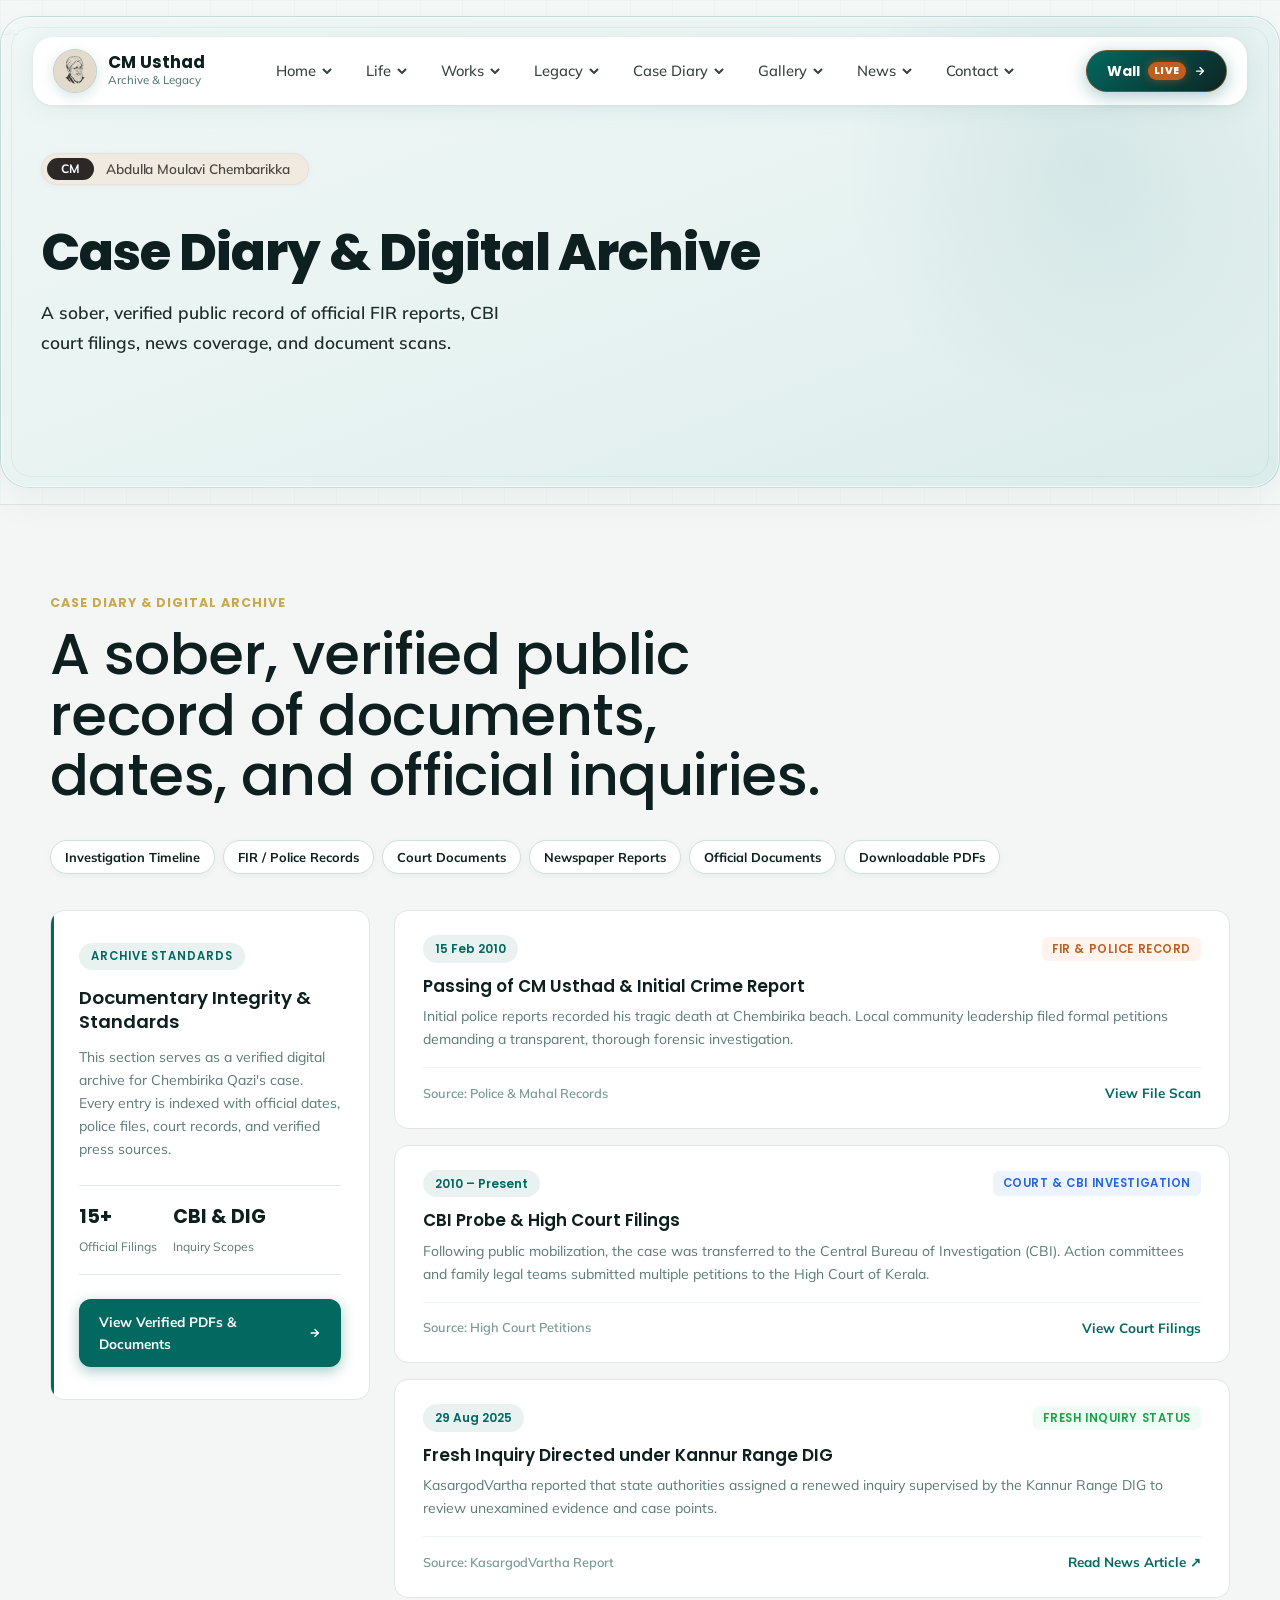
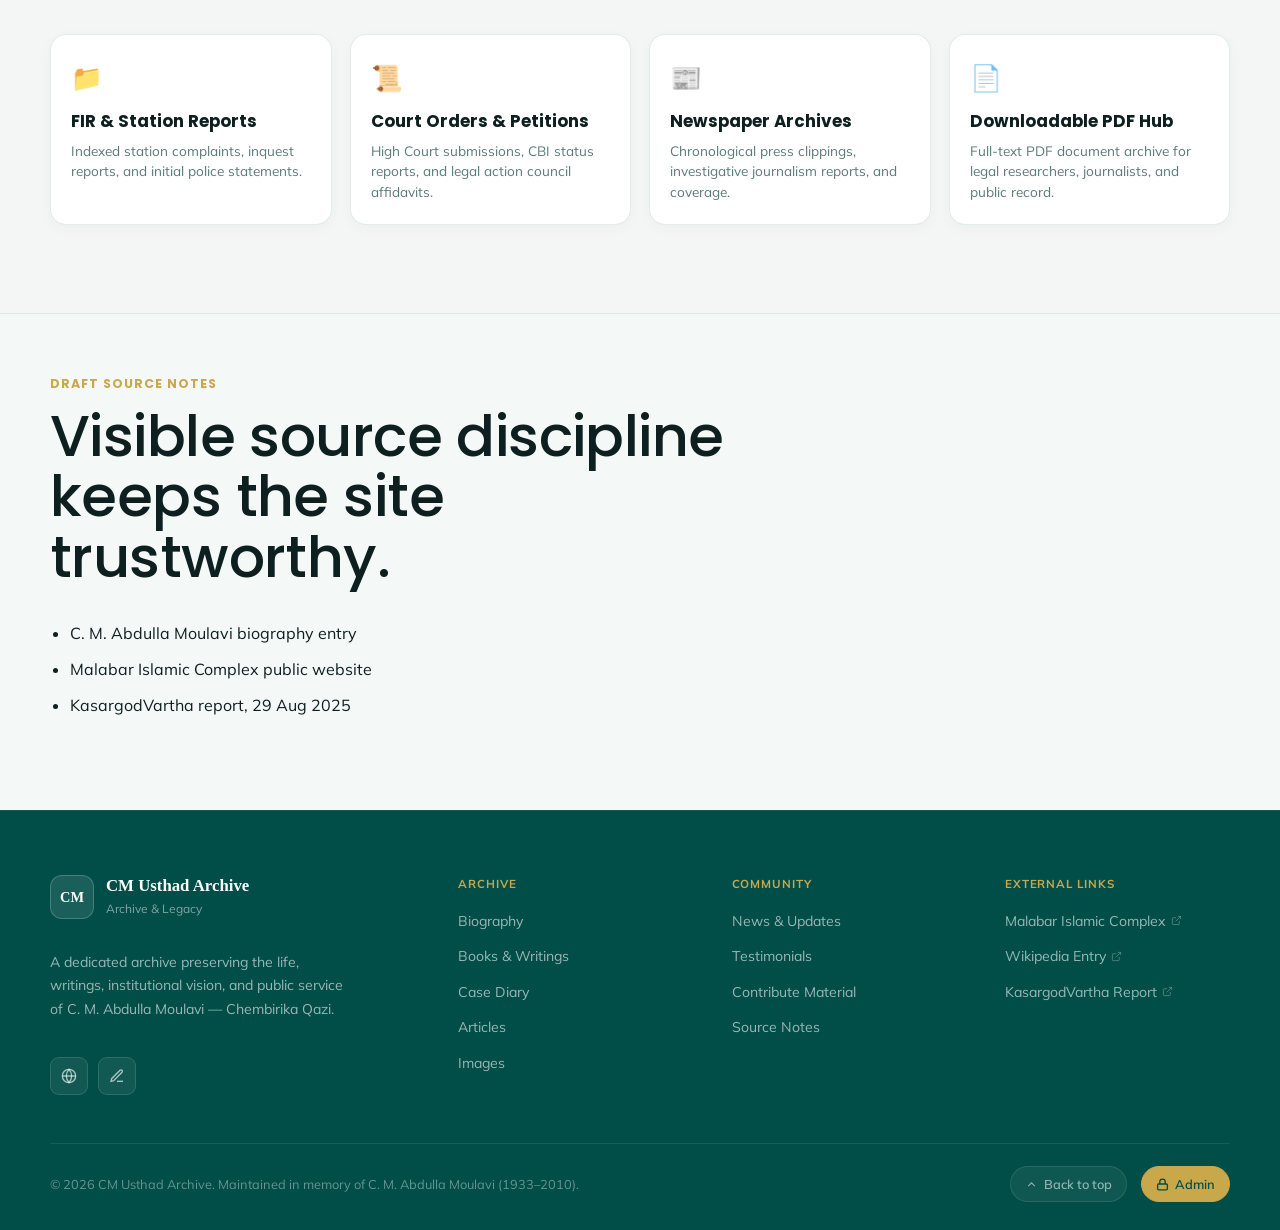
==== commit ca8851e9: "Update navbar layout: move Contact inside primary nav after News, move Wall to highlighted CTA actio" ====
--- a/case-diary.html
+++ b/case-diary.html
@@ -113,21 +113,6 @@
               </div>
             </div>
 
-            <!-- Wall -->
-            <div class="nav-dropdown">
-              <a href="wall.html" class="nav-dropdown-toggle nfi-nav-link">
-                Wall
-                <svg class="dropdown-arrow" width="10" height="6" viewBox="0 0 10 6" fill="none" stroke="currentColor" stroke-width="2"><path d="M1 1l4 4 4-4"/></svg>
-              </a>
-              <div class="nav-dropdown-menu">
-                <a href="wall.html#feed">Community Feed</a>
-                <a href="wall.html#photos">Photo Archive</a>
-                <a href="wall.html#documents">Document Hub</a>
-                <a href="wall.html#videos">Video Vault</a>
-                <a href="wall.html#official">Official Posts</a>
-              </div>
-            </div>
-
             <!-- 6. Gallery -->
             <div class="nav-dropdown">
               <a href="gallery.html" class="nav-dropdown-toggle nfi-nav-link">
@@ -153,18 +138,34 @@
               </div>
             </div>
 
+            <!-- 8. Contact -->
+            <div class="nav-dropdown">
+              <a href="contact.html" class="nav-dropdown-toggle nfi-nav-link">
+                Contact
+                <svg class="dropdown-arrow" width="10" height="6" viewBox="0 0 10 6" fill="none" stroke="currentColor" stroke-width="2"><path d="M1 1l4 4 4-4"/></svg>
+              </a>
+              <div class="nav-dropdown-menu">
+                <a href="contact.html#contact">Contact Info</a>
+                <a href="contact.html#contribute">Contributions</a>
+                <a href="contact.html#submission">Archive Submission</a>
+              </div>
+            </div>
+
           </nav>
 
-          <!-- Contact Action Button on Right -->
+          <!-- Wall Highlighted CTA Button on Right -->
           <div class="nav-dropdown">
-            <a href="contact.html" class="nfi-contact-btn">
-              Contact
-              <svg width="12" height="12" viewBox="0 0 24 24" fill="none" stroke="currentColor" stroke-width="2.5" stroke-linecap="round" stroke-linejoin="round"><path d="M22 16.92v3a2 2 0 0 1-2.18 2 19.79 19.79 0 0 1-8.63-3.07 19.5 19.5 0 0 1-6-6 19.79 19.79 0 0 1-3.07-8.67A2 2 0 0 1 4.11 2h3a2 2 0 0 1 2 1.72 12.84 12.84 0 0 0 .7 2.81 2 2 0 0 1-.45 2.11L8.09 9.91a16 16 0 0 0 6 6l1.27-1.27a2 2 0 0 1 2.11-.45 12.84 12.84 0 0 0 2.81.7A2 2 0 0 1 22 16.92z"/></svg>
+            <a href="wall.html" class="nfi-wall-btn">
+              Wall
+              <span class="wall-btn-badge">Live</span>
+              <svg width="12" height="12" viewBox="0 0 24 24" fill="none" stroke="currentColor" stroke-width="2.5" stroke-linecap="round" stroke-linejoin="round"><path d="M5 12h14M12 5l7 7-7 7"/></svg>
             </a>
             <div class="nav-dropdown-menu">
-              <a href="contact.html#contact">Contact Info</a>
-              <a href="contact.html#contribute">Contributions</a>
-              <a href="contact.html#submission">Archive Submission</a>
+              <a href="wall.html#feed">Community Feed</a>
+              <a href="wall.html#photos">Photo Archive</a>
+              <a href="wall.html#documents">Document Hub</a>
+              <a href="wall.html#videos">Video Vault</a>
+              <a href="wall.html#official">Official Posts</a>
             </div>
           </div>
         </header>
--- a/styles.css
+++ b/styles.css
@@ -300,6 +300,54 @@
   box-shadow: 0 6px 20px rgba(2,104,96,0.38);
 }
 
+/* ── Wall right CTA button (Highlighted) ── */
+.nfi-wall-btn {
+  display: inline-flex;
+  align-items: center;
+  gap: 8px;
+  padding: 9px 20px;
+  background: linear-gradient(135deg, #026860 0%, #0d2523 100%);
+  color: #ffffff;
+  border-radius: 999px;
+  font-size: 0.88rem;
+  font-weight: 700;
+  text-decoration: none;
+  flex-shrink: 0;
+  font-family: 'Poppins', sans-serif;
+  transition: all 220ms ease;
+  box-shadow: 0 4px 18px rgba(2, 104, 96, 0.35);
+  border: 1px solid rgba(192, 94, 32, 0.5);
+  cursor: pointer;
+}
+
+.nfi-wall-btn:hover {
+  background: linear-gradient(135deg, #c05e20 0%, #026860 100%);
+  color: #ffffff;
+  transform: translateY(-2px);
+  box-shadow: 0 8px 24px rgba(192, 94, 32, 0.45);
+  border-color: #d4af37;
+}
+
+.nfi-wall-btn.active {
+  background: linear-gradient(135deg, #c05e20 0%, #026860 100%);
+  border-color: #d4af37;
+  box-shadow: 0 6px 20px rgba(192, 94, 32, 0.5);
+}
+
+.wall-btn-badge {
+  display: inline-flex;
+  align-items: center;
+  background: #c05e20;
+  color: #ffffff;
+  font-size: 0.65rem;
+  font-weight: 800;
+  text-transform: uppercase;
+  letter-spacing: 0.06em;
+  padding: 1px 6px;
+  border-radius: 999px;
+  box-shadow: 0 0 8px rgba(192, 94, 32, 0.6);
+}
+
 /* ── Hero section ── */
 .nfi-hero {
   position: relative;
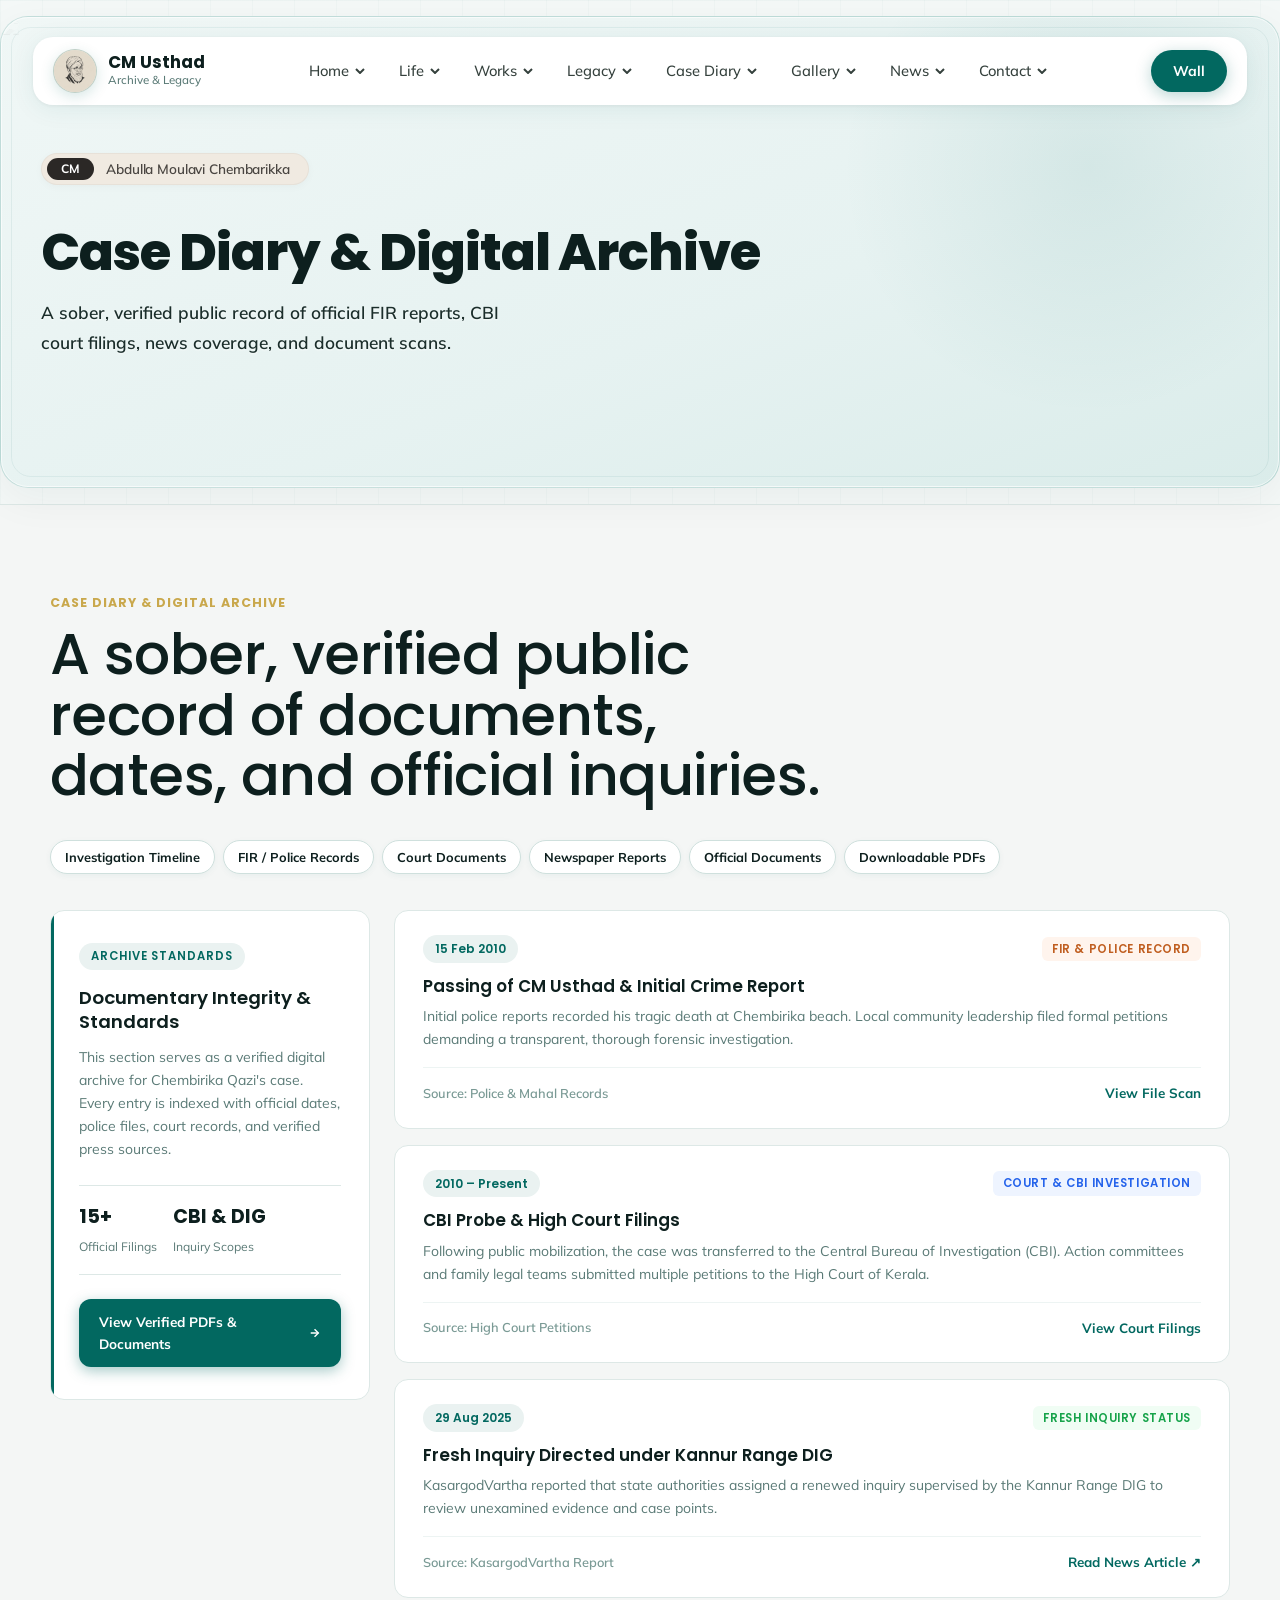
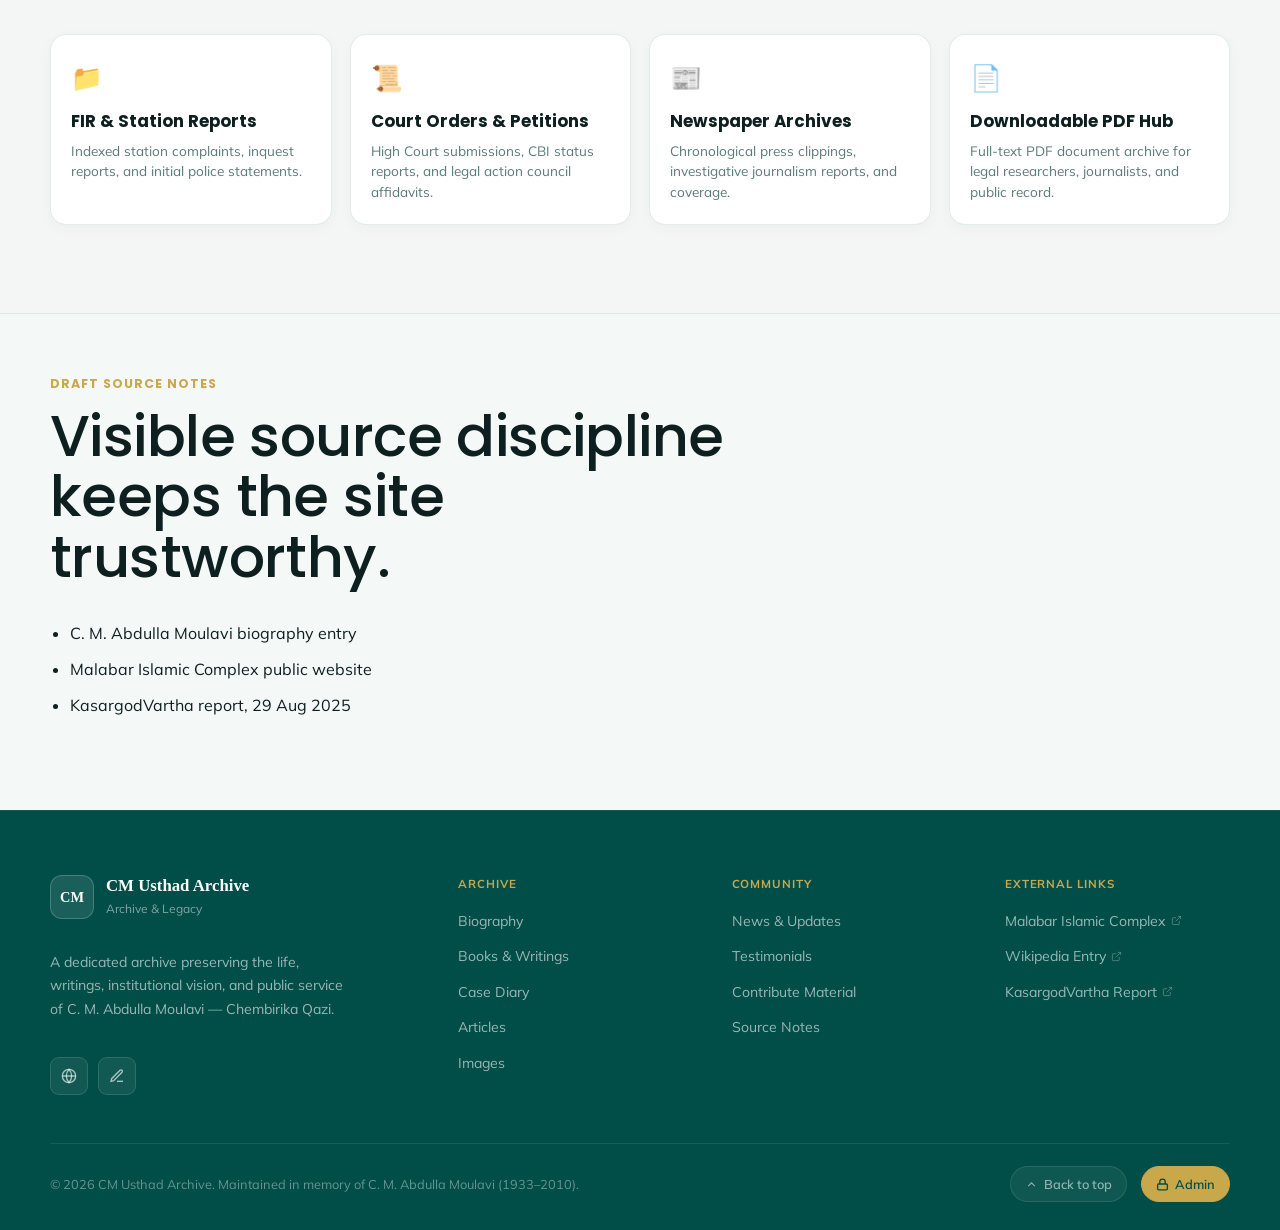
==== commit 44cf035a: "Simplify right-side Wall button: use original Contact button styling (#026860), remove LIVE badge, a" ====
--- a/case-diary.html
+++ b/case-diary.html
@@ -153,21 +153,8 @@
 
           </nav>
 
-          <!-- Wall Highlighted CTA Button on Right -->
-          <div class="nav-dropdown">
-            <a href="wall.html" class="nfi-wall-btn">
-              Wall
-              <span class="wall-btn-badge">Live</span>
-              <svg width="12" height="12" viewBox="0 0 24 24" fill="none" stroke="currentColor" stroke-width="2.5" stroke-linecap="round" stroke-linejoin="round"><path d="M5 12h14M12 5l7 7-7 7"/></svg>
-            </a>
-            <div class="nav-dropdown-menu">
-              <a href="wall.html#feed">Community Feed</a>
-              <a href="wall.html#photos">Photo Archive</a>
-              <a href="wall.html#documents">Document Hub</a>
-              <a href="wall.html#videos">Video Vault</a>
-              <a href="wall.html#official">Official Posts</a>
-            </div>
-          </div>
+          <!-- Wall Action Button on Right -->
+          <a href="wall.html" class="nfi-contact-btn">Wall</a>
         </header>
       </div>
 
